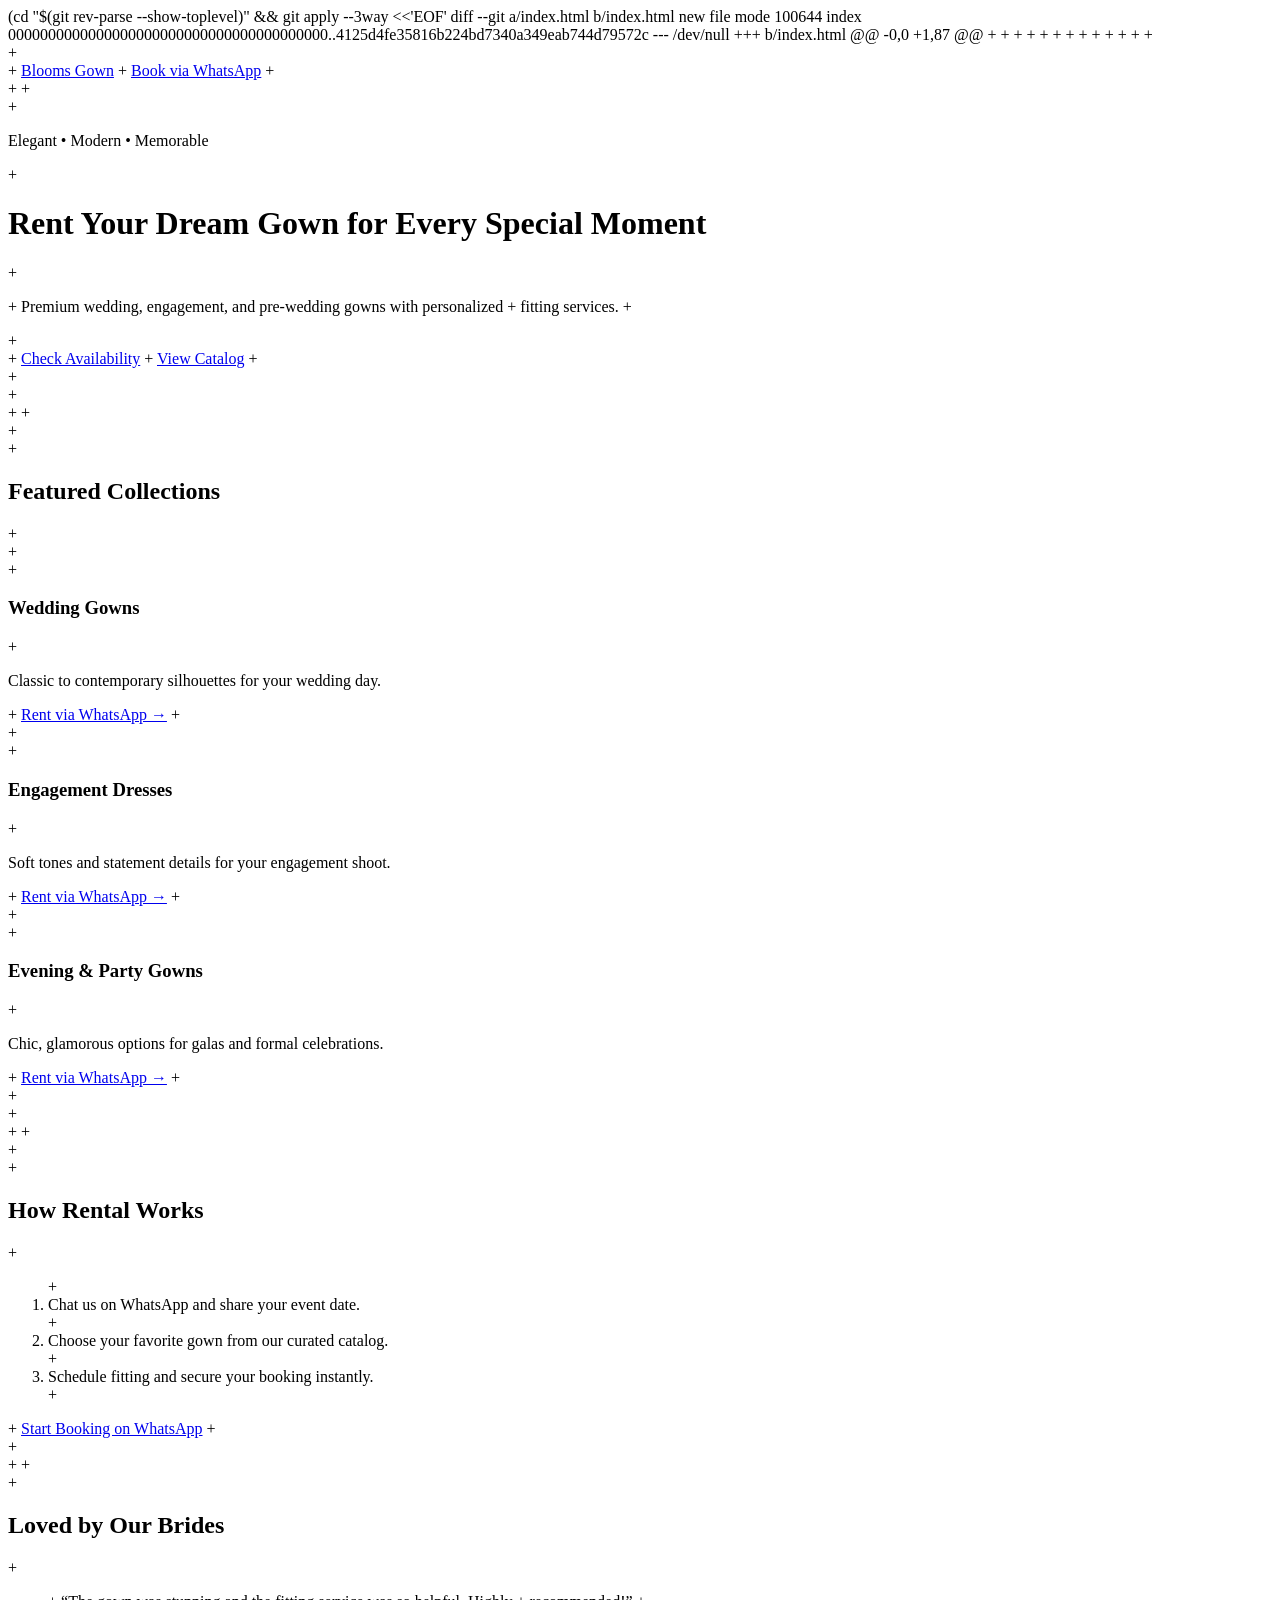
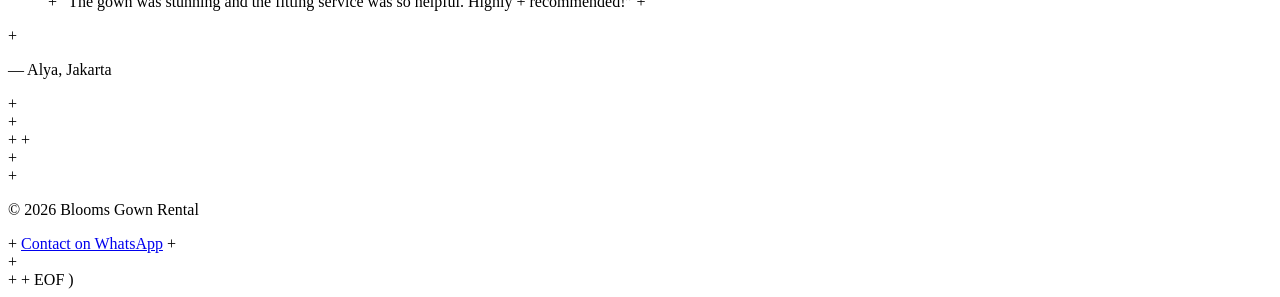
==== index.html @ b2c701f2 "Create index.html" ====
(cd "$(git rev-parse --show-toplevel)" && git apply --3way <<'EOF' 
diff --git a/index.html b/index.html
new file mode 100644
index 0000000000000000000000000000000000000000..4125d4fe35816b224bd7340a349eab744d79572c
--- /dev/null
+++ b/index.html
@@ -0,0 +1,87 @@
+<!doctype html>
+<html lang="en">
+  <head>
+    <meta charset="UTF-8" />
+    <meta name="viewport" content="width=device-width, initial-scale=1.0" />
+    <title>Blooms Gown Rental</title>
+    <link rel="preconnect" href="https://fonts.googleapis.com" />
+    <link rel="preconnect" href="https://fonts.gstatic.com" crossorigin />
+    <link
+      href="https://fonts.googleapis.com/css2?family=Playfair+Display:wght@600;700&family=Inter:wght@400;500;700&display=swap"
+      rel="stylesheet"
+    />
+    <link rel="stylesheet" href="styles.css" />
+  </head>
+  <body>
+    <header class="hero">
+      <nav class="nav container">
+        <a class="logo" href="#">Blooms Gown</a>
+        <a class="btn btn-outline" href="https://wa.me/6281234567890?text=Hi%20Blooms%20Gown%2C%20I%20want%20to%20book%20a%20fitting!" target="_blank" rel="noopener noreferrer">Book via WhatsApp</a>
+      </nav>
+
+      <div class="hero-content container">
+        <p class="tagline">Elegant • Modern • Memorable</p>
+        <h1>Rent Your Dream Gown for Every Special Moment</h1>
+        <p class="subtext">
+          Premium wedding, engagement, and pre-wedding gowns with personalized
+          fitting services.
+        </p>
+        <div class="cta-group">
+          <a class="btn btn-primary" href="https://wa.me/6281234567890?text=Hi%20Blooms%20Gown%2C%20I%20want%20to%20check%20gown%20availability." target="_blank" rel="noopener noreferrer">Check Availability</a>
+          <a class="btn btn-secondary" href="https://wa.me/6281234567890?text=Hi%20Blooms%20Gown%2C%20please%20send%20me%20the%20catalog." target="_blank" rel="noopener noreferrer">View Catalog</a>
+        </div>
+      </div>
+    </header>
+
+    <main>
+      <section class="section container" id="collections">
+        <h2>Featured Collections</h2>
+        <div class="card-grid">
+          <article class="card">
+            <h3>Wedding Gowns</h3>
+            <p>Classic to contemporary silhouettes for your wedding day.</p>
+            <a class="text-link" href="https://wa.me/6281234567890?text=Hi%20Blooms%20Gown%2C%20I%20am%20interested%20in%20Wedding%20Gowns." target="_blank" rel="noopener noreferrer">Rent via WhatsApp →</a>
+          </article>
+          <article class="card">
+            <h3>Engagement Dresses</h3>
+            <p>Soft tones and statement details for your engagement shoot.</p>
+            <a class="text-link" href="https://wa.me/6281234567890?text=Hi%20Blooms%20Gown%2C%20I%20am%20interested%20in%20Engagement%20Dresses." target="_blank" rel="noopener noreferrer">Rent via WhatsApp →</a>
+          </article>
+          <article class="card">
+            <h3>Evening & Party Gowns</h3>
+            <p>Chic, glamorous options for galas and formal celebrations.</p>
+            <a class="text-link" href="https://wa.me/6281234567890?text=Hi%20Blooms%20Gown%2C%20I%20am%20interested%20in%20Evening%20%26%20Party%20Gowns." target="_blank" rel="noopener noreferrer">Rent via WhatsApp →</a>
+          </article>
+        </div>
+      </section>
+
+      <section class="section section-alt">
+        <div class="container steps">
+          <h2>How Rental Works</h2>
+          <ol>
+            <li>Chat us on WhatsApp and share your event date.</li>
+            <li>Choose your favorite gown from our curated catalog.</li>
+            <li>Schedule fitting and secure your booking instantly.</li>
+          </ol>
+          <a class="btn btn-primary" href="https://wa.me/6281234567890?text=Hi%20Blooms%20Gown%2C%20I%20want%20to%20start%20my%20rental%20booking." target="_blank" rel="noopener noreferrer">Start Booking on WhatsApp</a>
+        </div>
+      </section>
+
+      <section class="section container testimonials">
+        <h2>Loved by Our Brides</h2>
+        <blockquote>
+          “The gown was stunning and the fitting service was so helpful. Highly
+          recommended!”
+        </blockquote>
+        <p>— Alya, Jakarta</p>
+      </section>
+    </main>
+
+    <footer class="footer">
+      <div class="container footer-content">
+        <p>© 2026 Blooms Gown Rental</p>
+        <a class="btn btn-outline" href="https://wa.me/6281234567890?text=Hi%20Blooms%20Gown%2C%20I%20need%20help%20with%20my%20booking." target="_blank" rel="noopener noreferrer">Contact on WhatsApp</a>
+      </div>
+    </footer>
+  </body>
+</html>
 
EOF
)
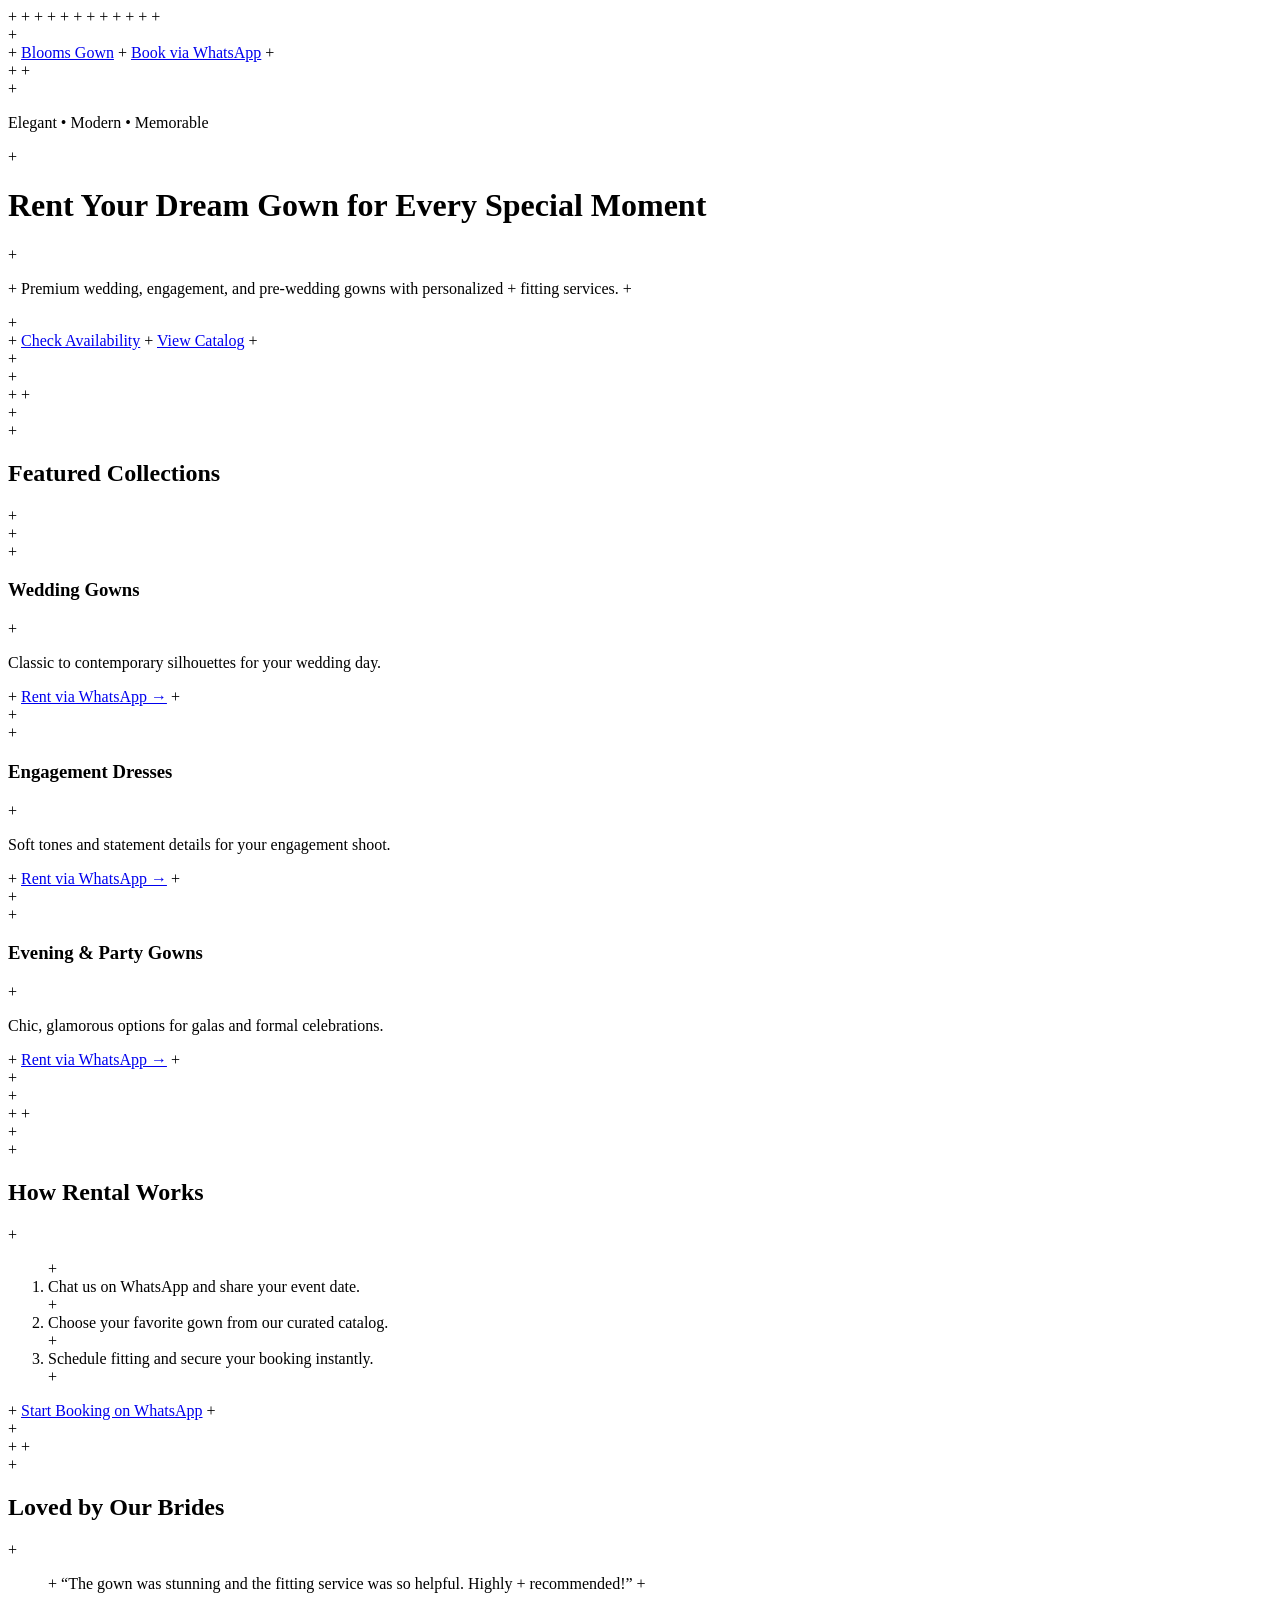
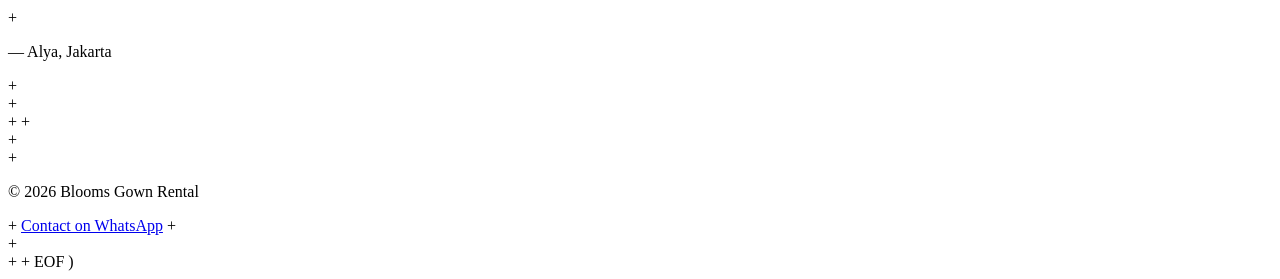
==== commit 3846e1cd: "Update index.html" ====
--- a/index.html
+++ b/index.html
@@ -1,11 +1,4 @@
- (cd "$(git rev-parse --show-toplevel)" && git apply --3way <<'EOF' 
-diff --git a/index.html b/index.html
-new file mode 100644
-index 0000000000000000000000000000000000000000..4125d4fe35816b224bd7340a349eab744d79572c
---- /dev/null
-+++ b/index.html
-@@ -0,0 +1,87 @@
-+<!doctype html>
+<!doctype html>
 +<html lang="en">
 +  <head>
 +    <meta charset="UTF-8" />
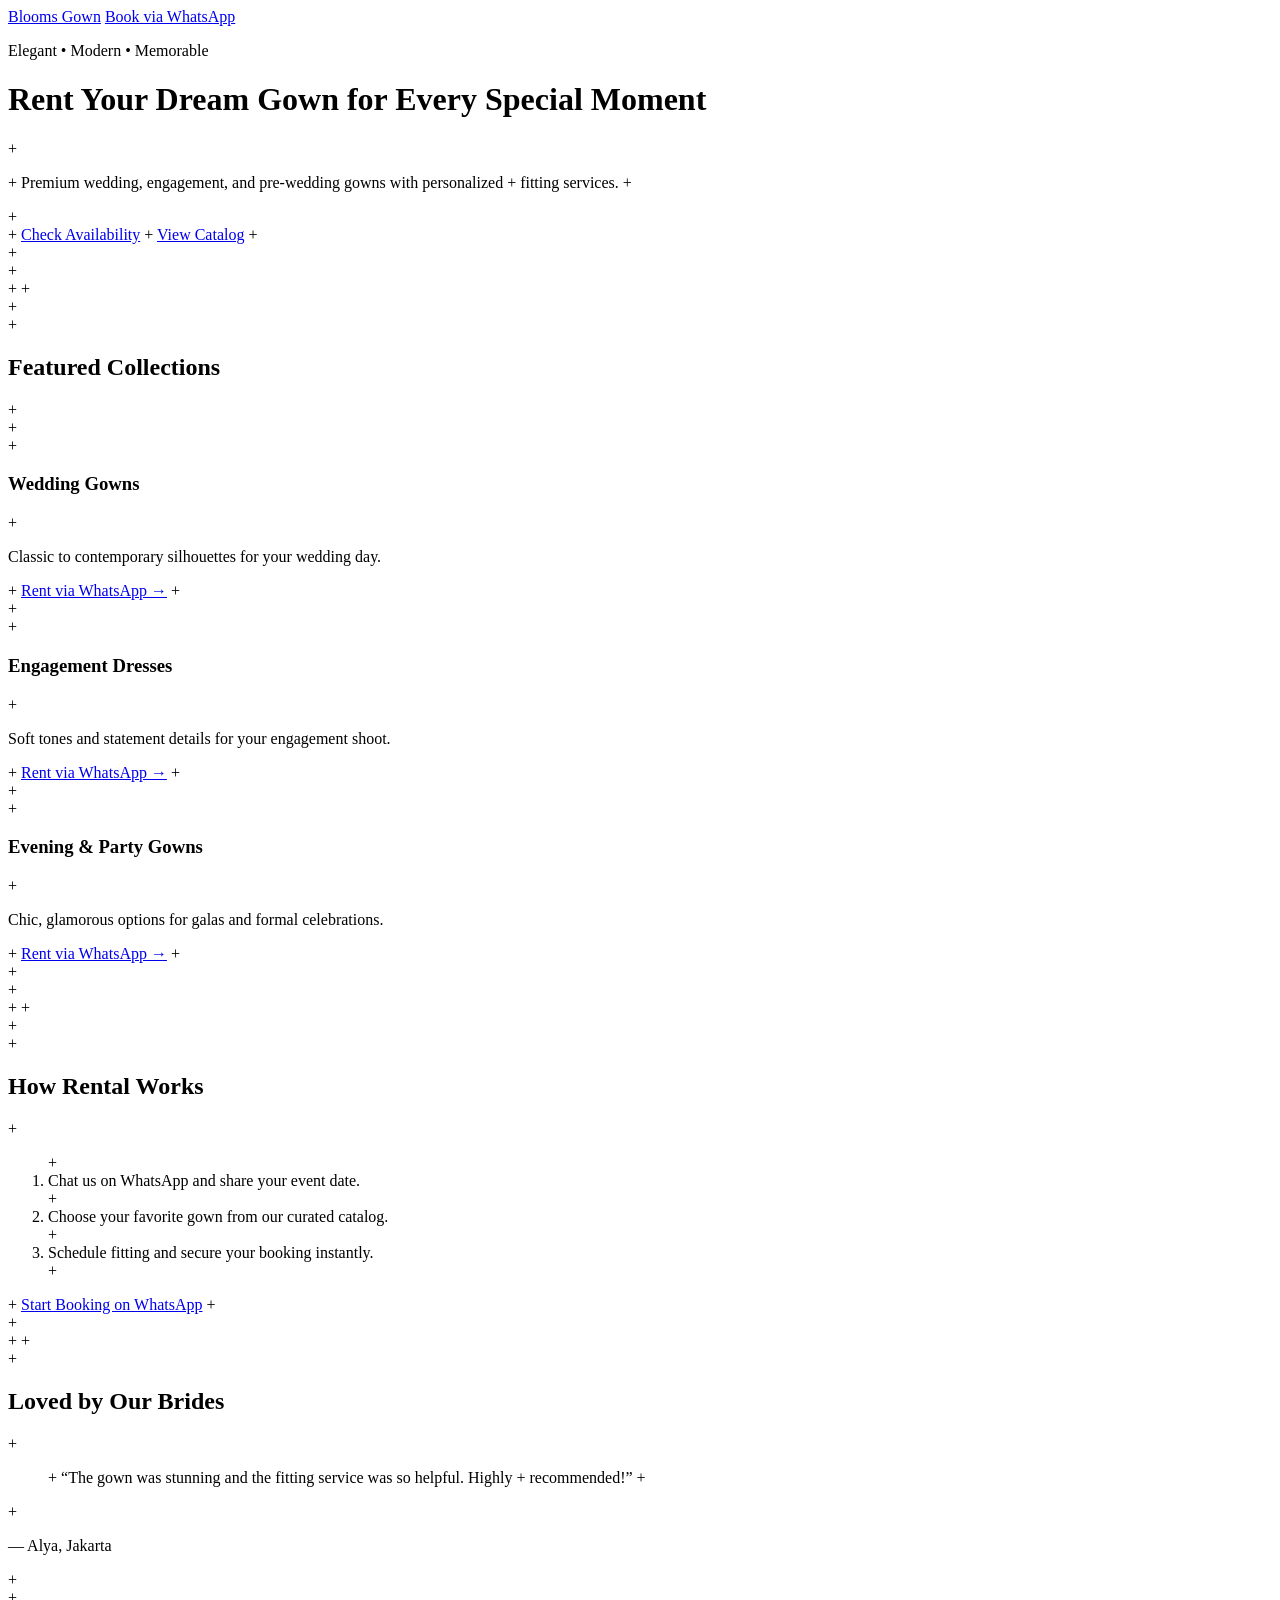
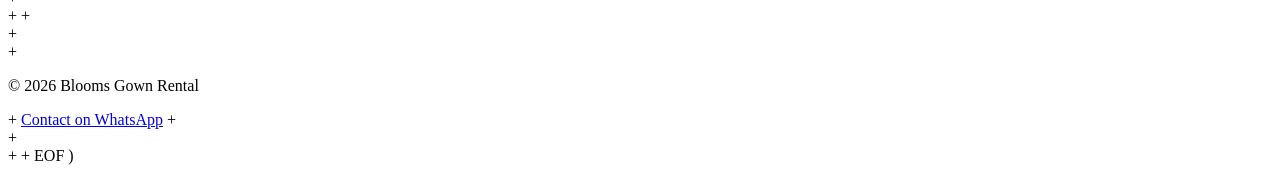
==== commit 93191274: "Update index.html" ====
--- a/index.html
+++ b/index.html
@@ -1,27 +1,26 @@
 <!doctype html>
-+<html lang="en">
-+  <head>
-+    <meta charset="UTF-8" />
-+    <meta name="viewport" content="width=device-width, initial-scale=1.0" />
-+    <title>Blooms Gown Rental</title>
-+    <link rel="preconnect" href="https://fonts.googleapis.com" />
-+    <link rel="preconnect" href="https://fonts.gstatic.com" crossorigin />
-+    <link
-+      href="https://fonts.googleapis.com/css2?family=Playfair+Display:wght@600;700&family=Inter:wght@400;500;700&display=swap"
-+      rel="stylesheet"
-+    />
-+    <link rel="stylesheet" href="styles.css" />
-+  </head>
-+  <body>
-+    <header class="hero">
-+      <nav class="nav container">
-+        <a class="logo" href="#">Blooms Gown</a>
-+        <a class="btn btn-outline" href="https://wa.me/6281234567890?text=Hi%20Blooms%20Gown%2C%20I%20want%20to%20book%20a%20fitting!" target="_blank" rel="noopener noreferrer">Book via WhatsApp</a>
-+      </nav>
-+
-+      <div class="hero-content container">
-+        <p class="tagline">Elegant • Modern • Memorable</p>
-+        <h1>Rent Your Dream Gown for Every Special Moment</h1>
+<html lang="en">
+<head>
+ <meta charset="UTF-8" />
+<meta name="viewport" content="width=device-width, initial-scale=1.0" />
+<title>Blooms Gown Rental</title>
+<link rel="preconnect" href="https://fonts.googleapis.com" />
+<link rel="preconnect" href="https://fonts.gstatic.com" crossorigin />
+<link    href="https://fonts.googleapis.com/css2?family=Playfair+Display:wght@600;700&family=Inter:wght@400;500;700&display=swap"
+  rel="stylesheet"
+  />
+   <link rel="stylesheet" href="styles.css" />
+ </head>
+ <body>
+   <header class="hero">
+      <nav class="nav container">
+        <a class="logo" href="#">Blooms Gown</a>
+       <a class="btn btn-outline" href="https://wa.me/6281234567890?text=Hi%20Blooms%20Gown%2C%20I%20want%20to%20book%20a%20fitting!" target="_blank" rel="noopener noreferrer">Book via WhatsApp</a>
+     </nav>
+
+     <div class="hero-content container">
+        <p class="tagline">Elegant • Modern • Memorable</p>
+       <h1>Rent Your Dream Gown for Every Special Moment</h1>
 +        <p class="subtext">
 +          Premium wedding, engagement, and pre-wedding gowns with personalized
 +          fitting services.
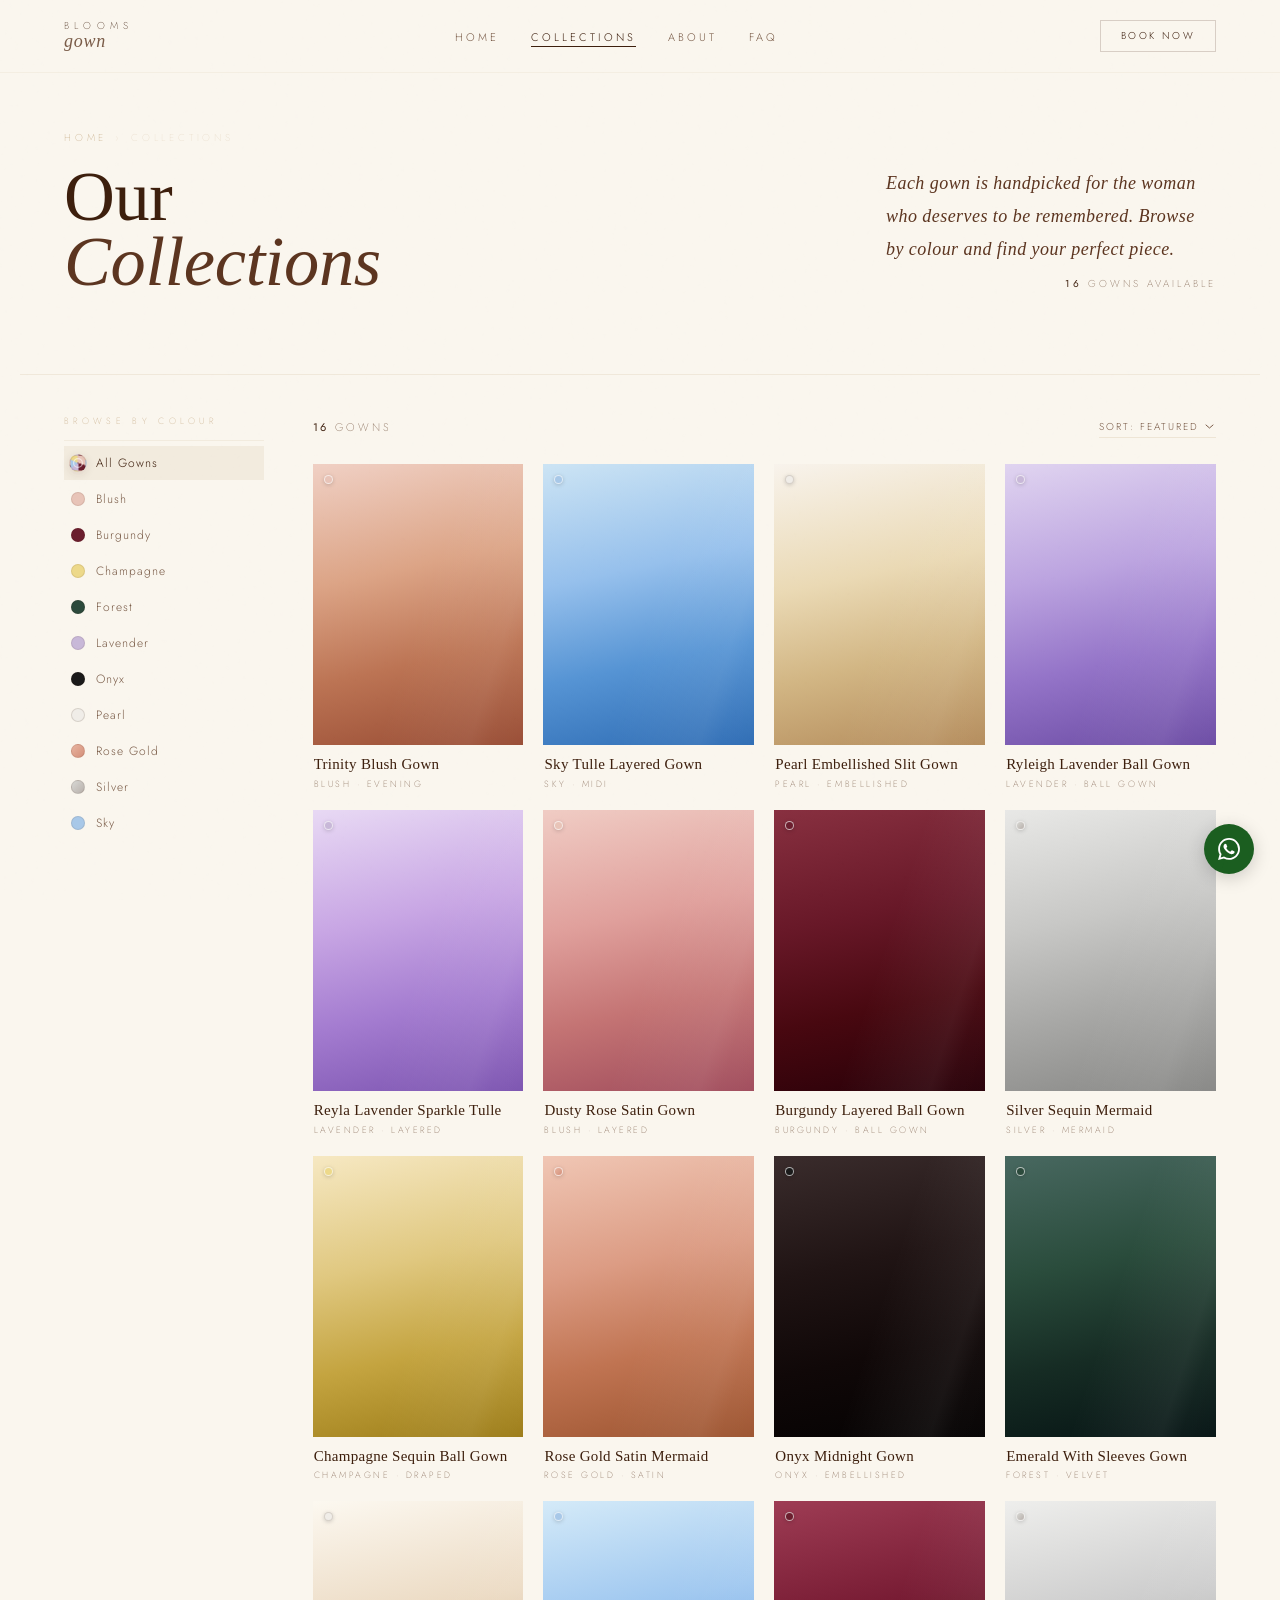
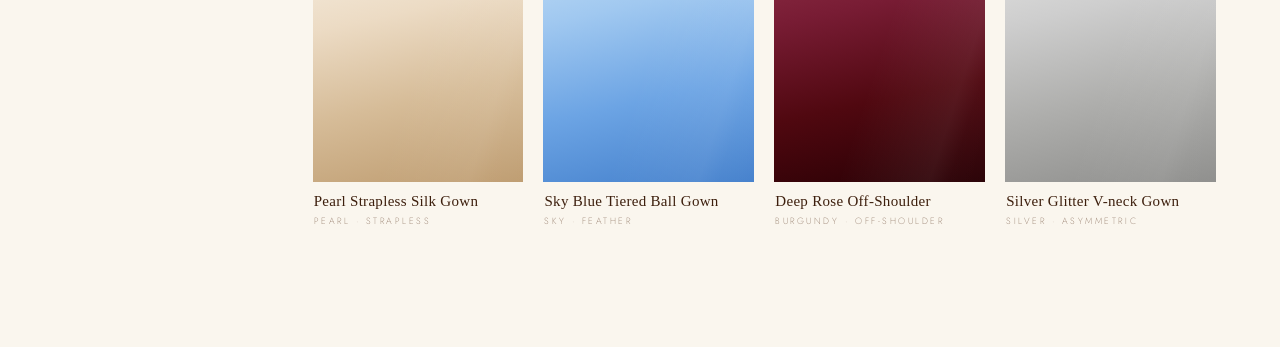
==== commit 771f7320: "Rename bloomsgown_collections.html to index.html" ====
--- a/index.html
+++ b/index.html
@@ -1,89 +1,312 @@
-<!doctype html>
+<!DOCTYPE html>
 <html lang="en">
 <head>
- <meta charset="UTF-8" />
-<meta name="viewport" content="width=device-width, initial-scale=1.0" />
-<title>Blooms Gown Rental</title>
-<link rel="preconnect" href="https://fonts.googleapis.com" />
-<link rel="preconnect" href="https://fonts.gstatic.com" crossorigin />
-<link    href="https://fonts.googleapis.com/css2?family=Playfair+Display:wght@600;700&family=Inter:wght@400;500;700&display=swap"
-  rel="stylesheet"
-  />
-   <link rel="stylesheet" href="styles.css" />
- </head>
- <body>
-   <header class="hero">
-      <nav class="nav container">
-        <a class="logo" href="#">Blooms Gown</a>
-       <a class="btn btn-outline" href="https://wa.me/6281234567890?text=Hi%20Blooms%20Gown%2C%20I%20want%20to%20book%20a%20fitting!" target="_blank" rel="noopener noreferrer">Book via WhatsApp</a>
-     </nav>
-
-     <div class="hero-content container">
-        <p class="tagline">Elegant • Modern • Memorable</p>
-       <h1>Rent Your Dream Gown for Every Special Moment</h1>
-+        <p class="subtext">
-+          Premium wedding, engagement, and pre-wedding gowns with personalized
-+          fitting services.
-+        </p>
-+        <div class="cta-group">
-+          <a class="btn btn-primary" href="https://wa.me/6281234567890?text=Hi%20Blooms%20Gown%2C%20I%20want%20to%20check%20gown%20availability." target="_blank" rel="noopener noreferrer">Check Availability</a>
-+          <a class="btn btn-secondary" href="https://wa.me/6281234567890?text=Hi%20Blooms%20Gown%2C%20please%20send%20me%20the%20catalog." target="_blank" rel="noopener noreferrer">View Catalog</a>
-+        </div>
-+      </div>
-+    </header>
-+
-+    <main>
-+      <section class="section container" id="collections">
-+        <h2>Featured Collections</h2>
-+        <div class="card-grid">
-+          <article class="card">
-+            <h3>Wedding Gowns</h3>
-+            <p>Classic to contemporary silhouettes for your wedding day.</p>
-+            <a class="text-link" href="https://wa.me/6281234567890?text=Hi%20Blooms%20Gown%2C%20I%20am%20interested%20in%20Wedding%20Gowns." target="_blank" rel="noopener noreferrer">Rent via WhatsApp →</a>
-+          </article>
-+          <article class="card">
-+            <h3>Engagement Dresses</h3>
-+            <p>Soft tones and statement details for your engagement shoot.</p>
-+            <a class="text-link" href="https://wa.me/6281234567890?text=Hi%20Blooms%20Gown%2C%20I%20am%20interested%20in%20Engagement%20Dresses." target="_blank" rel="noopener noreferrer">Rent via WhatsApp →</a>
-+          </article>
-+          <article class="card">
-+            <h3>Evening & Party Gowns</h3>
-+            <p>Chic, glamorous options for galas and formal celebrations.</p>
-+            <a class="text-link" href="https://wa.me/6281234567890?text=Hi%20Blooms%20Gown%2C%20I%20am%20interested%20in%20Evening%20%26%20Party%20Gowns." target="_blank" rel="noopener noreferrer">Rent via WhatsApp →</a>
-+          </article>
-+        </div>
-+      </section>
-+
-+      <section class="section section-alt">
-+        <div class="container steps">
-+          <h2>How Rental Works</h2>
-+          <ol>
-+            <li>Chat us on WhatsApp and share your event date.</li>
-+            <li>Choose your favorite gown from our curated catalog.</li>
-+            <li>Schedule fitting and secure your booking instantly.</li>
-+          </ol>
-+          <a class="btn btn-primary" href="https://wa.me/6281234567890?text=Hi%20Blooms%20Gown%2C%20I%20want%20to%20start%20my%20rental%20booking." target="_blank" rel="noopener noreferrer">Start Booking on WhatsApp</a>
-+        </div>
-+      </section>
-+
-+      <section class="section container testimonials">
-+        <h2>Loved by Our Brides</h2>
-+        <blockquote>
-+          “The gown was stunning and the fitting service was so helpful. Highly
-+          recommended!”
-+        </blockquote>
-+        <p>— Alya, Jakarta</p>
-+      </section>
-+    </main>
-+
-+    <footer class="footer">
-+      <div class="container footer-content">
-+        <p>© 2026 Blooms Gown Rental</p>
-+        <a class="btn btn-outline" href="https://wa.me/6281234567890?text=Hi%20Blooms%20Gown%2C%20I%20need%20help%20with%20my%20booking." target="_blank" rel="noopener noreferrer">Contact on WhatsApp</a>
-+      </div>
-+    </footer>
-+  </body>
-+</html>
- 
-EOF
-)
+<meta charset="UTF-8">
+<meta name="viewport" content="width=device-width, initial-scale=1.0">
+<meta name="description" content="Browse Blooms Gown collections — 400+ designer gowns in Kuala Lumpur. Filter by colour. Blush, Burgundy, Champagne, Lavender, Onyx and more.">
+<meta name="robots" content="index, follow">
+<title>Collections — Blooms Gown & Dress Rental · Kuala Lumpur</title>
+<link rel="preconnect" href="https://fonts.googleapis.com">
+<link rel="preconnect" href="https://fonts.gstatic.com" crossorigin>
+<link href="https://fonts.googleapis.com/css2?family=Jost:wght@200;300;400&display=swap" rel="stylesheet">
+<style>
+:root{
+  --ink:#140A04;--espresso:#3D1F0D;--dark-mink:#5C3520;
+  --mink:#7A5C48;--warm-mink:#9B7E68;--taupe:#C4A882;
+  --sand:#E5D0B0;--cream:#F2E8D5;--ivory:#FAF6EE;
+  --rose:#8C4A3C;--gold:#A07830;
+  --serif:'TeX Gyre Termes','Times New Roman',Georgia,serif;
+  --ui:'Jost',system-ui,sans-serif;
+  --ls:0.15em;--lh:1.2;
+  --ease:cubic-bezier(.16,1,.3,1);
+  --g:clamp(20px,5vw,68px);--maxw:1240px;--gap:clamp(10px,1.8vw,20px);
+}
+*,*::before,*::after{box-sizing:border-box;margin:0;padding:0}
+html{font-size:16px;scroll-behavior:smooth}
+body{font-family:var(--serif);background:var(--ivory);color:var(--ink);overflow-x:hidden;-webkit-font-smoothing:antialiased;line-height:var(--lh);letter-spacing:var(--ls)}
+img{display:block;width:100%;height:100%;object-fit:cover}
+a{text-decoration:none;color:inherit}
+button{font-family:inherit;border:none;background:none;cursor:pointer}
+::-webkit-scrollbar{width:3px}::-webkit-scrollbar-track{background:var(--ivory)}::-webkit-scrollbar-thumb{background:var(--sand)}
+body::before{content:'';position:fixed;inset:0;z-index:9000;pointer-events:none;background-image:url("data:image/svg+xml,%3Csvg viewBox='0 0 200 200' xmlns='http://www.w3.org/2000/svg'%3E%3Cfilter id='n'%3E%3CfeTurbulence type='fractalNoise' baseFrequency='0.85' numOctaves='4' stitchTiles='stitch'/%3E%3C/filter%3E%3Crect width='100%25' height='100%25' filter='url(%23n)' opacity='0.025'/%3E%3C/svg%3E");opacity:.28}
+@keyframes clipUp{to{clip-path:inset(0 0 0% 0)}}
+@keyframes fadeUp{from{opacity:0;transform:translateY(16px)}to{opacity:1;transform:none}}
+@keyframes scaleX1{to{transform:scaleX(1)}}
+@keyframes waIn{from{opacity:0;transform:scale(.85) translateY(12px)}to{opacity:1;transform:none}}
+@keyframes shimmer{0%{background-position:-200% 0}100%{background-position:200% 0}}
+@media(prefers-reduced-motion:reduce){*,*::before,*::after{animation-duration:.01ms!important;transition-duration:.01ms!important}}
+/* NAV */
+#nav{position:fixed;inset:0 0 auto 0;z-index:200;display:flex;align-items:center;justify-content:space-between;padding:20px var(--g);background:rgba(250,246,238,.94);backdrop-filter:blur(20px) saturate(1.5);-webkit-backdrop-filter:blur(20px) saturate(1.5);border-bottom:1px solid rgba(196,168,130,.1);transition:padding .42s var(--ease)}
+#nav.slim{padding:13px var(--g)}
+.nav-logo{display:flex;flex-direction:column;line-height:1.05;gap:1px}
+.nav-logo-top{font-family:var(--ui);font-weight:200;font-size:10px;letter-spacing:.52em;text-transform:uppercase;color:var(--espresso)}
+.nav-logo-script{font-family:var(--serif);font-style:italic;font-size:18px;color:var(--mink);letter-spacing:.04em}
+.nav-links{display:flex;gap:32px;list-style:none}
+.nav-links a{font-family:var(--ui);font-weight:300;font-size:11px;letter-spacing:.28em;text-transform:uppercase;color:var(--mink);padding-bottom:2px;position:relative;transition:color .25s}
+.nav-links a::after{content:'';position:absolute;bottom:0;left:0;width:0;height:1px;background:var(--espresso);transition:width .3s var(--ease)}
+.nav-links a:hover,.nav-links a[aria-current]{color:var(--espresso)}
+.nav-links a:hover::after,.nav-links a[aria-current]::after{width:100%}
+.nav-book{font-family:var(--ui);font-weight:300;font-size:10px;letter-spacing:.24em;text-transform:uppercase;padding:9px 20px;border:1px solid rgba(61,31,13,.18);color:var(--espresso);transition:background .28s,color .28s,border-color .28s}
+.nav-book:hover{background:var(--espresso);color:var(--ivory);border-color:var(--espresso)}
+.nav-ham{display:none;flex-direction:column;gap:5px;padding:4px}
+.nav-ham span{display:block;width:22px;height:1px;background:var(--espresso);transition:transform .3s var(--ease),opacity .3s}
+.nav-ham.open span:nth-child(1){transform:translateY(6px) rotate(45deg)}
+.nav-ham.open span:nth-child(2){opacity:0}
+.nav-ham.open span:nth-child(3){transform:translateY(-6px) rotate(-45deg)}
+.nav-drawer{position:fixed;inset:0;z-index:190;background:var(--ivory);display:flex;flex-direction:column;align-items:center;justify-content:center;gap:38px;transform:translateX(100%);transition:transform .52s var(--ease);pointer-events:none}
+.nav-drawer.open{transform:none;pointer-events:all}
+.nav-drawer a{font-family:var(--serif);font-style:italic;font-size:clamp(30px,6vw,48px);color:var(--espresso);letter-spacing:.04em;opacity:0;transform:translateY(14px);transition:opacity .42s,transform .42s,color .25s}
+.nav-drawer.open a{opacity:1;transform:none}
+.nav-drawer.open a:nth-child(1){transition-delay:.1s}.nav-drawer.open a:nth-child(2){transition-delay:.16s}
+.nav-drawer.open a:nth-child(3){transition-delay:.22s}.nav-drawer.open a:nth-child(4){transition-delay:.28s}
+.nav-drawer.open a:nth-child(5){transition-delay:.34s}
+.nav-drawer a:hover{color:var(--mink)}
+/* PAGE HEADER */
+.wrap{max-width:calc(var(--maxw) + 2*var(--g));margin:0 auto;padding:0 var(--g)}
+.page-header{padding:calc(68px + clamp(34px,5vw,65px)) var(--g) clamp(28px,3.5vw,46px);max-width:calc(var(--maxw) + 2*var(--g));margin:0 auto}
+.ph-bread{display:flex;align-items:center;gap:8px;font-family:var(--ui);font-weight:200;font-size:10px;letter-spacing:.38em;text-transform:uppercase;color:var(--taupe);margin-bottom:20px}
+.ph-bread a{color:var(--taupe);transition:color .2s}.ph-bread a:hover{color:var(--espresso)}.ph-bread span{opacity:.35}
+.ph-grid{display:grid;grid-template-columns:1fr 1fr;align-items:end;gap:clamp(22px,4vw,56px)}
+.ph-title{font-family:var(--serif);font-weight:400;font-size:clamp(38px,5.5vw,72px);line-height:.92;letter-spacing:-.005em;color:var(--espresso);overflow:hidden}
+.ph-title .ln{display:block;overflow:hidden;clip-path:inset(0 0 100% 0);animation:clipUp .95s var(--ease) forwards}
+.ph-title .ln:nth-child(2){animation-delay:.11s}
+.ph-title em{font-style:italic;color:var(--dark-mink)}
+.ph-right{padding-bottom:4px;opacity:0;animation:fadeUp .78s var(--ease) forwards .38s}
+.ph-desc{font-family:var(--serif);font-style:italic;font-weight:400;font-size:clamp(15px,1.5vw,18px);line-height:1.82;color:var(--dark-mink);max-width:330px;margin-left:auto;letter-spacing:.025em}
+.ph-meta{margin-top:12px;display:flex;justify-content:flex-end}
+.ph-count{font-family:var(--ui);font-weight:200;font-size:10px;letter-spacing:.3em;text-transform:uppercase;color:var(--mink)}
+.ph-count strong{color:var(--espresso);font-weight:400}
+.ph-divider{height:1px;background:rgba(196,168,130,.18);margin:clamp(20px,2.8vw,36px) var(--g) 0;max-width:var(--maxw);margin-left:auto;margin-right:auto;transform:scaleX(0);transform-origin:left;animation:scaleX1 .92s var(--ease) forwards .52s}
+/* MOBILE CHIPS */
+.m-strip{display:none;padding:clamp(14px,2.5vw,22px) var(--g) 0;overflow-x:auto;gap:8px;scrollbar-width:none;-webkit-overflow-scrolling:touch}
+.m-strip::-webkit-scrollbar{display:none}
+.m-chip{flex-shrink:0;display:inline-flex;align-items:center;gap:7px;padding:7px 13px;border:1px solid rgba(196,168,130,.22);font-family:var(--ui);font-weight:300;font-size:10px;letter-spacing:.22em;text-transform:uppercase;color:var(--mink);transition:background .24s,color .24s,border-color .24s;white-space:nowrap}
+.m-chip:hover{color:var(--espresso);border-color:rgba(61,31,13,.28)}
+.m-chip[aria-pressed="true"]{background:var(--espresso);color:var(--ivory);border-color:var(--espresso)}
+.m-chip-dot{width:8px;height:8px;border-radius:50%;flex-shrink:0;border:1px solid rgba(255,255,255,.25)}
+/* MAIN */
+.main-wrap{max-width:calc(var(--maxw) + 2*var(--g));margin:0 auto;padding:clamp(26px,3.2vw,44px) var(--g) clamp(80px,10vw,120px);display:grid;grid-template-columns:200px 1fr;gap:clamp(26px,3.8vw,56px);align-items:start}
+/* SIDEBAR */
+.sidebar{position:sticky;top:74px;opacity:0;animation:fadeUp .78s var(--ease) forwards .28s}
+.sb-label{font-family:var(--ui);font-weight:200;font-size:9px;letter-spacing:.48em;text-transform:uppercase;color:var(--taupe);padding-bottom:13px;border-bottom:1px solid rgba(196,168,130,.14);margin-bottom:5px}
+.swatch-list{display:flex;flex-direction:column;gap:2px}
+.swatch{display:flex;align-items:center;gap:11px;padding:8px 7px;font-family:var(--ui);font-weight:300;font-size:12px;letter-spacing:.08em;color:var(--mink);transition:background .2s,color .2s;width:100%;text-align:left}
+.swatch:hover{background:rgba(196,168,130,.1);color:var(--espresso)}
+.swatch[aria-pressed="true"]{background:rgba(196,168,130,.14);color:var(--espresso)}
+.sw-dot{width:14px;height:14px;border-radius:50%;flex-shrink:0;border:1px solid rgba(61,31,13,.1);transition:transform .24s var(--ease),box-shadow .24s;position:relative;overflow:hidden}
+.swatch:hover .sw-dot,.swatch[aria-pressed="true"] .sw-dot{transform:scale(1.25);box-shadow:0 2px 8px rgba(61,31,13,.12)}
+.swatch[aria-pressed="true"] .sw-dot::after{content:'';position:absolute;inset:2px;border-radius:50%;border:1.5px solid rgba(255,255,255,.55)}
+.sb-active{margin-top:20px;padding-top:16px;border-top:1px solid rgba(196,168,130,.12);display:none}
+.sb-active-lbl{font-family:var(--ui);font-weight:200;font-size:9px;letter-spacing:.4em;text-transform:uppercase;color:var(--taupe);margin-bottom:9px}
+.sb-pill{display:inline-flex;align-items:center;gap:8px;padding:5px 10px;background:var(--espresso);color:var(--ivory);font-family:var(--ui);font-weight:300;font-size:10px;letter-spacing:.18em;text-transform:uppercase;opacity:0;transform:translateY(4px);transition:opacity .28s,transform .28s}
+.sb-pill.in{opacity:1;transform:none}
+.sb-pill button{color:rgba(250,246,238,.55);font-size:13px;line-height:1;padding:0;transition:color .2s}
+.sb-pill button:hover{color:var(--ivory)}
+/* COLOUR DOTS */
+.co-all{background:conic-gradient(#E8C4B8 0 30%,#6B1E2E 30% 48%,#C8B8D8 48% 65%,#A8C8E8 65% 82%,#EDD98A 82% 100%)}
+.co-blush{background:#E8C4B8}.co-burgundy{background:#6B1E2E}.co-champagne{background:#EDD98A}
+.co-forest{background:#2C4A3C}.co-lavender{background:#C8B8D8}.co-onyx{background:#1A1A1A}
+.co-pearl{background:#F0EDE8;border-color:rgba(61,31,13,.14)!important}
+.co-rosegold{background:linear-gradient(135deg,#E8B4A0,#D4907A)}
+.co-silver{background:linear-gradient(135deg,#D8D8D4,#B8B0AB)}.co-sky{background:#A8C8E8}
+/* GRID AREA */
+.grid-area{opacity:0;animation:fadeUp .78s var(--ease) forwards .32s}
+.toolbar{display:flex;align-items:center;justify-content:space-between;margin-bottom:clamp(16px,2.4vw,26px)}
+.tb-count{font-family:var(--ui);font-weight:200;font-size:11px;letter-spacing:.26em;text-transform:uppercase;color:var(--mink)}
+.tb-count strong{color:var(--espresso);font-weight:400}
+.sort{font-family:var(--ui);font-weight:300;font-size:10px;letter-spacing:.2em;text-transform:uppercase;color:var(--mink);background:none;border:none;border-bottom:1px solid rgba(196,168,130,.22);padding:3px 17px 3px 0;outline:none;appearance:none;background-image:url("data:image/svg+xml,%3Csvg width='9' height='5' viewBox='0 0 9 5' fill='none' xmlns='http://www.w3.org/2000/svg'%3E%3Cpath d='M1 1l3.5 3L8 1' stroke='%237A5C48' stroke-width='1' stroke-linecap='round' stroke-linejoin='round'/%3E%3C/svg%3E");background-repeat:no-repeat;background-position:right 2px center;transition:color .2s;cursor:pointer}
+.sort:hover{color:var(--espresso)}
+/* PRODUCT GRID */
+.grid{display:grid;grid-template-columns:repeat(4,1fr);gap:var(--gap)}
+.card{--d:0ms;opacity:0;transform:translateY(18px);transition:opacity .52s var(--ease) var(--d),transform .52s var(--ease) var(--d)}
+.card.in{opacity:1;transform:none}
+.card.out{opacity:0!important;transform:translateY(10px)!important;pointer-events:none;transition:opacity .2s ease,transform .2s ease!important}
+.card-link{display:block}
+.card-img{position:relative;overflow:hidden;aspect-ratio:3/4;background:var(--cream)}
+.card-img .gown{width:100%;height:100%;transition:transform .7s var(--ease);will-change:transform;position:relative}
+.card-img .gown::after{content:'';position:absolute;inset:0;background:linear-gradient(108deg,transparent 30%,rgba(255,255,255,.065) 48%,rgba(255,255,255,.028) 52%,transparent 70%);background-size:200% 100%;animation:shimmer 5.5s ease-in-out infinite}
+.card:hover .card-img .gown{transform:scale(1.05)}
+.card-dot{position:absolute;top:11px;left:11px;z-index:1;width:9px;height:9px;border-radius:50%;border:1.5px solid rgba(255,255,255,.65);box-shadow:0 1px 4px rgba(0,0,0,.18)}
+.card-hover{position:absolute;inset:0;display:flex;align-items:flex-end;padding:16px;background:linear-gradient(to top,rgba(14,6,4,.54) 0%,transparent 55%);opacity:0;transition:opacity .32s var(--ease)}
+.card:hover .card-hover{opacity:1}
+.card-enq{display:inline-flex;align-items:center;gap:7px;font-family:var(--ui);font-weight:300;font-size:9px;letter-spacing:.3em;text-transform:uppercase;color:var(--ivory);padding:8px 13px;border:1px solid rgba(250,246,238,.36);background:rgba(14,6,4,.35);backdrop-filter:blur(6px);-webkit-backdrop-filter:blur(6px);transform:translateY(6px);opacity:0;transition:opacity .3s var(--ease) .04s,transform .3s var(--ease) .04s,background .2s}
+.card:hover .card-enq{opacity:1;transform:none}
+.card-enq:hover{background:var(--espresso);border-color:var(--espresso)}
+.card-meta{padding:10px 1px 0}
+.card-name{font-family:var(--serif);font-weight:400;font-size:clamp(13px,1.2vw,15px);line-height:1.32;color:var(--espresso);letter-spacing:.02em}
+.card-sub{font-family:var(--ui);font-weight:200;font-size:9px;letter-spacing:.28em;text-transform:uppercase;color:var(--mink);margin-top:4px}
+.empty{grid-column:1/-1;padding:68px 20px;text-align:center;display:none}
+.empty.show{display:block}
+.empty-t{font-family:var(--serif);font-style:italic;font-size:20px;color:var(--mink);letter-spacing:.03em}
+/* GOWN GRADIENTS */
+.g-blush1{background:linear-gradient(168deg,#f0d0c4 0%,#dca486 38%,#bc7454 68%,#984c34 100%)}
+.g-sky1{background:linear-gradient(168deg,#cce4f4 0%,#96c0ec 38%,#5694d4 68%,#2e6cb4 100%)}
+.g-pearl1{background:linear-gradient(168deg,#f8f3ec 0%,#ead9b4 40%,#d2b684 68%,#b48c5c 100%)}
+.g-lavender1{background:linear-gradient(168deg,#e0d4f0 0%,#bca4e0 38%,#9474c8 68%,#6c4ca4 100%)}
+.g-lavender2{background:linear-gradient(168deg,#e8d9f4 0%,#c8a6e4 38%,#a47cd0 68%,#7c54b0 100%)}
+.g-blush2{background:linear-gradient(168deg,#f0ccc4 0%,#e0a09c 38%,#c47474 68%,#a04c5c 100%)}
+.g-burgundy1{background:linear-gradient(168deg,#883040 0%,#681828 38%,#480810 68%,#280008 100%)}
+.g-silver1{background:linear-gradient(168deg,#e8e8e6 0%,#c8c8c6 38%,#a8a8a6 68%,#888886 100%)}
+.g-champagne1{background:linear-gradient(168deg,#f6e8c2 0%,#e0c880 38%,#c4a440 68%,#9c7c18 100%)}
+.g-rosegold1{background:linear-gradient(168deg,#f0c6b4 0%,#dc9c84 38%,#c07452 68%,#9c5430 100%)}
+.g-onyx1{background:linear-gradient(168deg,#3a2c2c 0%,#201414 38%,#100808 68%,#040202 100%)}
+.g-forest1{background:linear-gradient(168deg,#486860 0%,#2a4c3c 38%,#162c24 68%,#061414 100%)}
+.g-pearl2{background:linear-gradient(168deg,#fcf8f0 0%,#ecdbc4 40%,#d6bc98 68%,#be9c70 100%)}
+.g-sky2{background:linear-gradient(168deg,#d4eaf8 0%,#a0c8f0 38%,#6ca4e4 68%,#4480cc 100%)}
+.g-burgundy2{background:linear-gradient(168deg,#9e3c54 0%,#781c34 38%,#500810 68%,#280004 100%)}
+.g-silver2{background:linear-gradient(168deg,#eeeeec 0%,#cecece 38%,#aeaeac 68%,#8e8e8c 100%)}
+/* WA */
+.wa{position:fixed;bottom:26px;right:26px;z-index:300;width:50px;height:50px;border-radius:50%;background:#1B5E20;display:flex;align-items:center;justify-content:center;box-shadow:0 4px 18px rgba(0,0,0,.18);transition:transform .32s var(--ease),box-shadow .32s;opacity:0;animation:waIn .7s var(--ease) forwards 1.2s;will-change:transform}
+.wa:hover{transform:scale(1.08) translateY(-2px);box-shadow:0 8px 28px rgba(0,0,0,.22)}
+.wa svg{width:22px;height:22px;flex-shrink:0}
+.wa-tip{position:absolute;right:58px;white-space:nowrap;padding:6px 12px;background:var(--ink);color:var(--ivory);font-family:var(--ui);font-weight:300;font-size:10px;letter-spacing:.2em;text-transform:uppercase;pointer-events:none;opacity:0;transform:translateX(6px);transition:opacity .24s,transform .24s;border-radius:1px}
+.wa:hover .wa-tip{opacity:1;transform:none}
+/* RESPONSIVE */
+@media(max-width:1080px){.grid{grid-template-columns:repeat(3,1fr)}}
+@media(max-width:860px){.main-wrap{grid-template-columns:1fr}.sidebar{display:none}.m-strip{display:flex}.grid{grid-template-columns:repeat(2,1fr)}.ph-grid{grid-template-columns:1fr}.ph-right{margin-left:0}.ph-desc{max-width:100%;margin-left:0}.ph-meta{justify-content:flex-start}.nav-links,.nav-book{display:none}.nav-ham{display:flex}}
+@media(max-width:480px){.grid{grid-template-columns:repeat(2,1fr);gap:10px}}
+</style>
+</head>
+<body>
+<nav class="nav-drawer" id="drawer" aria-label="Mobile navigation">
+  <a href="./bloomsgown_premium.html" onclick="closeNav()">Home</a>
+  <a href="#" aria-current="page" onclick="closeNav()">Collections</a>
+  <a href="./bloomsgown_premium.html#about" onclick="closeNav()">About</a>
+  <a href="./bloomsgown_premium.html#faq" onclick="closeNav()">FAQ</a>
+  <a href="https://wa.link/bloomsgown" target="_blank" rel="noopener" onclick="closeNav()">Book Now</a>
+</nav>
+<nav id="nav" aria-label="Primary navigation">
+  <a href="./bloomsgown_premium.html" class="nav-logo" aria-label="Blooms Gown &amp; Dress Rental — Home">
+    <span class="nav-logo-top">BLOOMS</span><span class="nav-logo-script">gown</span>
+  </a>
+  <ul class="nav-links" role="list">
+    <li><a href="./bloomsgown_premium.html">Home</a></li>
+    <li><a href="#" aria-current="page">Collections</a></li>
+    <li><a href="./bloomsgown_premium.html#about">About</a></li>
+    <li><a href="./bloomsgown_premium.html#faq">FAQ</a></li>
+  </ul>
+  <a href="https://wa.link/bloomsgown" class="nav-book" target="_blank" rel="noopener">Book Now</a>
+  <button class="nav-ham" id="ham" aria-label="Open menu" aria-expanded="false"><span></span><span></span><span></span></button>
+</nav>
+<header class="page-header">
+  <nav class="ph-bread" aria-label="Breadcrumb">
+    <a href="./bloomsgown_premium.html">Home</a><span aria-hidden="true">›</span><span aria-current="page">Collections</span>
+  </nav>
+  <div class="ph-grid">
+    <div>
+      <h1 class="ph-title"><span class="ln">Our</span><span class="ln"><em>Collections</em></span></h1>
+    </div>
+    <div class="ph-right">
+      <p class="ph-desc">Each gown is handpicked for the woman who deserves to be remembered. Browse by colour and find your perfect piece.</p>
+      <div class="ph-meta"><p class="ph-count"><strong id="count">16</strong>&nbsp;gowns available</p></div>
+    </div>
+  </div>
+</header>
+<div class="ph-divider" role="separator" aria-hidden="true"></div>
+<div class="m-strip" role="group" aria-label="Filter by colour" id="mStrip">
+  <button class="m-chip" data-color="all" aria-pressed="true"><span class="m-chip-dot co-all" aria-hidden="true"></span>All</button>
+  <button class="m-chip" data-color="blush" aria-pressed="false"><span class="m-chip-dot co-blush" aria-hidden="true"></span>Blush</button>
+  <button class="m-chip" data-color="burgundy" aria-pressed="false"><span class="m-chip-dot co-burgundy" aria-hidden="true"></span>Burgundy</button>
+  <button class="m-chip" data-color="champagne" aria-pressed="false"><span class="m-chip-dot co-champagne" aria-hidden="true"></span>Champagne</button>
+  <button class="m-chip" data-color="forest" aria-pressed="false"><span class="m-chip-dot co-forest" aria-hidden="true"></span>Forest</button>
+  <button class="m-chip" data-color="lavender" aria-pressed="false"><span class="m-chip-dot co-lavender" aria-hidden="true"></span>Lavender</button>
+  <button class="m-chip" data-color="onyx" aria-pressed="false"><span class="m-chip-dot co-onyx" aria-hidden="true"></span>Onyx</button>
+  <button class="m-chip" data-color="pearl" aria-pressed="false"><span class="m-chip-dot co-pearl" aria-hidden="true"></span>Pearl</button>
+  <button class="m-chip" data-color="rosegold" aria-pressed="false"><span class="m-chip-dot co-rosegold" aria-hidden="true"></span>Rose Gold</button>
+  <button class="m-chip" data-color="silver" aria-pressed="false"><span class="m-chip-dot co-silver" aria-hidden="true"></span>Silver</button>
+  <button class="m-chip" data-color="sky" aria-pressed="false"><span class="m-chip-dot co-sky" aria-hidden="true"></span>Sky</button>
+</div>
+<div class="main-wrap">
+  <aside class="sidebar" aria-label="Filter options">
+    <div class="sb-label">Browse by Colour</div>
+    <div class="swatch-list" role="group" aria-label="Colour filters" id="swatchList">
+      <button class="swatch" data-color="all" aria-pressed="true"><span class="sw-dot co-all" aria-hidden="true"></span>All Gowns</button>
+      <button class="swatch" data-color="blush" aria-pressed="false"><span class="sw-dot co-blush" aria-hidden="true"></span>Blush</button>
+      <button class="swatch" data-color="burgundy" aria-pressed="false"><span class="sw-dot co-burgundy" aria-hidden="true"></span>Burgundy</button>
+      <button class="swatch" data-color="champagne" aria-pressed="false"><span class="sw-dot co-champagne" aria-hidden="true"></span>Champagne</button>
+      <button class="swatch" data-color="forest" aria-pressed="false"><span class="sw-dot co-forest" aria-hidden="true"></span>Forest</button>
+      <button class="swatch" data-color="lavender" aria-pressed="false"><span class="sw-dot co-lavender" aria-hidden="true"></span>Lavender</button>
+      <button class="swatch" data-color="onyx" aria-pressed="false"><span class="sw-dot co-onyx" aria-hidden="true"></span>Onyx</button>
+      <button class="swatch" data-color="pearl" aria-pressed="false"><span class="sw-dot co-pearl" aria-hidden="true"></span>Pearl</button>
+      <button class="swatch" data-color="rosegold" aria-pressed="false"><span class="sw-dot co-rosegold" aria-hidden="true"></span>Rose Gold</button>
+      <button class="swatch" data-color="silver" aria-pressed="false"><span class="sw-dot co-silver" aria-hidden="true"></span>Silver</button>
+      <button class="swatch" data-color="sky" aria-pressed="false"><span class="sw-dot co-sky" aria-hidden="true"></span>Sky</button>
+    </div>
+    <div class="sb-active" id="sbActive" aria-live="polite">
+      <div class="sb-active-lbl">Active Filter</div>
+      <div class="sb-pill" id="sbPill"><span id="sbPillText">All</span><button onclick="setFilter('all')" aria-label="Clear filter">×</button></div>
+    </div>
+  </aside>
+  <section class="grid-area" aria-label="Gown catalogue">
+    <div class="toolbar">
+      <p class="tb-count" aria-live="polite"><strong id="tbCount">16</strong>&nbsp;gowns</p>
+      <select class="sort" id="sortSel" aria-label="Sort order">
+        <option value="default">Sort: Featured</option>
+        <option value="az">Name A–Z</option>
+        <option value="za">Name Z–A</option>
+      </select>
+    </div>
+    <div class="grid" id="grid" role="list">
+      <article class="card" role="listitem" data-color="blush" data-name="Trinity Blush Gown" data-order="1"><a class="card-link" href="./bloomsgown_product.html" aria-label="View Trinity Blush Gown"><div class="card-img"><div class="gown g-blush1" aria-hidden="true"></div><span class="card-dot co-blush" aria-hidden="true"></span><div class="card-hover" aria-hidden="true"><span class="card-enq">Enquire&nbsp;→</span></div></div><div class="card-meta"><h2 class="card-name">Trinity Blush Gown</h2><p class="card-sub">Blush · Evening</p></div></a></article>
+      <article class="card" role="listitem" data-color="sky" data-name="Sky Tulle Layered Gown" data-order="2"><a class="card-link" href="./bloomsgown_product.html" aria-label="View Sky Tulle Layered Gown"><div class="card-img"><div class="gown g-sky1" aria-hidden="true"></div><span class="card-dot co-sky" aria-hidden="true"></span><div class="card-hover" aria-hidden="true"><span class="card-enq">Enquire&nbsp;→</span></div></div><div class="card-meta"><h2 class="card-name">Sky Tulle Layered Gown</h2><p class="card-sub">Sky · Midi</p></div></a></article>
+      <article class="card" role="listitem" data-color="pearl" data-name="Pearl Embellished Slit Gown" data-order="3"><a class="card-link" href="./bloomsgown_product.html" aria-label="View Pearl Embellished Slit Gown"><div class="card-img"><div class="gown g-pearl1" aria-hidden="true"></div><span class="card-dot co-pearl" aria-hidden="true"></span><div class="card-hover" aria-hidden="true"><span class="card-enq">Enquire&nbsp;→</span></div></div><div class="card-meta"><h2 class="card-name">Pearl Embellished Slit Gown</h2><p class="card-sub">Pearl · Embellished</p></div></a></article>
+      <article class="card" role="listitem" data-color="lavender" data-name="Ryleigh Lavender Ball Gown" data-order="4"><a class="card-link" href="./bloomsgown_product.html" aria-label="View Ryleigh Lavender Ball Gown"><div class="card-img"><div class="gown g-lavender1" aria-hidden="true"></div><span class="card-dot co-lavender" aria-hidden="true"></span><div class="card-hover" aria-hidden="true"><span class="card-enq">Enquire&nbsp;→</span></div></div><div class="card-meta"><h2 class="card-name">Ryleigh Lavender Ball Gown</h2><p class="card-sub">Lavender · Ball Gown</p></div></a></article>
+      <article class="card" role="listitem" data-color="lavender" data-name="Reyla Lavender Sparkle Tulle" data-order="5"><a class="card-link" href="./bloomsgown_product.html" aria-label="View Reyla Lavender Sparkle Tulle"><div class="card-img"><div class="gown g-lavender2" aria-hidden="true"></div><span class="card-dot co-lavender" aria-hidden="true"></span><div class="card-hover" aria-hidden="true"><span class="card-enq">Enquire&nbsp;→</span></div></div><div class="card-meta"><h2 class="card-name">Reyla Lavender Sparkle Tulle</h2><p class="card-sub">Lavender · Layered</p></div></a></article>
+      <article class="card" role="listitem" data-color="blush" data-name="Dusty Rose Satin Gown" data-order="6"><a class="card-link" href="./bloomsgown_product.html" aria-label="View Dusty Rose Satin Gown"><div class="card-img"><div class="gown g-blush2" aria-hidden="true"></div><span class="card-dot co-blush" aria-hidden="true"></span><div class="card-hover" aria-hidden="true"><span class="card-enq">Enquire&nbsp;→</span></div></div><div class="card-meta"><h2 class="card-name">Dusty Rose Satin Gown</h2><p class="card-sub">Blush · Layered</p></div></a></article>
+      <article class="card" role="listitem" data-color="burgundy" data-name="Burgundy Layered Ball Gown" data-order="7"><a class="card-link" href="./bloomsgown_product.html" aria-label="View Burgundy Layered Ball Gown"><div class="card-img"><div class="gown g-burgundy1" aria-hidden="true"></div><span class="card-dot co-burgundy" aria-hidden="true"></span><div class="card-hover" aria-hidden="true"><span class="card-enq">Enquire&nbsp;→</span></div></div><div class="card-meta"><h2 class="card-name">Burgundy Layered Ball Gown</h2><p class="card-sub">Burgundy · Ball Gown</p></div></a></article>
+      <article class="card" role="listitem" data-color="silver" data-name="Silver Sequin Mermaid" data-order="8"><a class="card-link" href="./bloomsgown_product.html" aria-label="View Silver Sequin Mermaid"><div class="card-img"><div class="gown g-silver1" aria-hidden="true"></div><span class="card-dot co-silver" aria-hidden="true"></span><div class="card-hover" aria-hidden="true"><span class="card-enq">Enquire&nbsp;→</span></div></div><div class="card-meta"><h2 class="card-name">Silver Sequin Mermaid</h2><p class="card-sub">Silver · Mermaid</p></div></a></article>
+      <article class="card" role="listitem" data-color="champagne" data-name="Champagne Sequin Ball Gown" data-order="9"><a class="card-link" href="./bloomsgown_product.html" aria-label="View Champagne Sequin Ball Gown"><div class="card-img"><div class="gown g-champagne1" aria-hidden="true"></div><span class="card-dot co-champagne" aria-hidden="true"></span><div class="card-hover" aria-hidden="true"><span class="card-enq">Enquire&nbsp;→</span></div></div><div class="card-meta"><h2 class="card-name">Champagne Sequin Ball Gown</h2><p class="card-sub">Champagne · Draped</p></div></a></article>
+      <article class="card" role="listitem" data-color="rosegold" data-name="Rose Gold Satin Mermaid" data-order="10"><a class="card-link" href="./bloomsgown_product.html" aria-label="View Rose Gold Satin Mermaid"><div class="card-img"><div class="gown g-rosegold1" aria-hidden="true"></div><span class="card-dot co-rosegold" aria-hidden="true"></span><div class="card-hover" aria-hidden="true"><span class="card-enq">Enquire&nbsp;→</span></div></div><div class="card-meta"><h2 class="card-name">Rose Gold Satin Mermaid</h2><p class="card-sub">Rose Gold · Satin</p></div></a></article>
+      <article class="card" role="listitem" data-color="onyx" data-name="Onyx Midnight Gown" data-order="11"><a class="card-link" href="./bloomsgown_product.html" aria-label="View Onyx Midnight Gown"><div class="card-img"><div class="gown g-onyx1" aria-hidden="true"></div><span class="card-dot co-onyx" aria-hidden="true"></span><div class="card-hover" aria-hidden="true"><span class="card-enq">Enquire&nbsp;→</span></div></div><div class="card-meta"><h2 class="card-name">Onyx Midnight Gown</h2><p class="card-sub">Onyx · Embellished</p></div></a></article>
+      <article class="card" role="listitem" data-color="forest" data-name="Emerald With Sleeves Gown" data-order="12"><a class="card-link" href="./bloomsgown_product.html" aria-label="View Emerald With Sleeves Gown"><div class="card-img"><div class="gown g-forest1" aria-hidden="true"></div><span class="card-dot co-forest" aria-hidden="true"></span><div class="card-hover" aria-hidden="true"><span class="card-enq">Enquire&nbsp;→</span></div></div><div class="card-meta"><h2 class="card-name">Emerald With Sleeves Gown</h2><p class="card-sub">Forest · Velvet</p></div></a></article>
+      <article class="card" role="listitem" data-color="pearl" data-name="Pearl Strapless Silk Gown" data-order="13"><a class="card-link" href="./bloomsgown_product.html" aria-label="View Pearl Strapless Silk Gown"><div class="card-img"><div class="gown g-pearl2" aria-hidden="true"></div><span class="card-dot co-pearl" aria-hidden="true"></span><div class="card-hover" aria-hidden="true"><span class="card-enq">Enquire&nbsp;→</span></div></div><div class="card-meta"><h2 class="card-name">Pearl Strapless Silk Gown</h2><p class="card-sub">Pearl · Strapless</p></div></a></article>
+      <article class="card" role="listitem" data-color="sky" data-name="Sky Blue Tiered Ball Gown" data-order="14"><a class="card-link" href="./bloomsgown_product.html" aria-label="View Sky Blue Tiered Ball Gown"><div class="card-img"><div class="gown g-sky2" aria-hidden="true"></div><span class="card-dot co-sky" aria-hidden="true"></span><div class="card-hover" aria-hidden="true"><span class="card-enq">Enquire&nbsp;→</span></div></div><div class="card-meta"><h2 class="card-name">Sky Blue Tiered Ball Gown</h2><p class="card-sub">Sky · Feather</p></div></a></article>
+      <article class="card" role="listitem" data-color="burgundy" data-name="Deep Rose Off-Shoulder" data-order="15"><a class="card-link" href="./bloomsgown_product.html" aria-label="View Deep Rose Off-Shoulder"><div class="card-img"><div class="gown g-burgundy2" aria-hidden="true"></div><span class="card-dot co-burgundy" aria-hidden="true"></span><div class="card-hover" aria-hidden="true"><span class="card-enq">Enquire&nbsp;→</span></div></div><div class="card-meta"><h2 class="card-name">Deep Rose Off-Shoulder</h2><p class="card-sub">Burgundy · Off-Shoulder</p></div></a></article>
+      <article class="card" role="listitem" data-color="silver" data-name="Silver Glitter V-neck Gown" data-order="16"><a class="card-link" href="./bloomsgown_product.html" aria-label="View Silver Glitter V-neck Gown"><div class="card-img"><div class="gown g-silver2" aria-hidden="true"></div><span class="card-dot co-silver" aria-hidden="true"></span><div class="card-hover" aria-hidden="true"><span class="card-enq">Enquire&nbsp;→</span></div></div><div class="card-meta"><h2 class="card-name">Silver Glitter V-neck Gown</h2><p class="card-sub">Silver · Asymmetric</p></div></a></article>
+      <div class="empty" id="empty" role="status"><p class="empty-t">No gowns found in this colour.<br>Please try another selection.</p></div>
+    </div>
+  </section>
+</div>
+<a class="wa" href="https://wa.link/bloomsgown" target="_blank" rel="noopener" aria-label="Book via WhatsApp">
+  <span class="wa-tip" aria-hidden="true">Book Now</span>
+  <svg viewBox="0 0 24 24" fill="white" aria-hidden="true" focusable="false"><path d="M17.472 14.382c-.297-.149-1.758-.867-2.03-.967-.273-.099-.471-.148-.67.15-.197.297-.767.966-.94 1.164-.173.199-.347.223-.644.075-.297-.15-1.255-.463-2.39-1.475-.883-.788-1.48-1.761-1.653-2.059-.173-.297-.018-.458.13-.606.134-.133.298-.347.446-.52.149-.174.198-.298.298-.497.099-.198.05-.371-.025-.52-.075-.149-.669-1.612-.916-2.207-.242-.579-.487-.5-.669-.51a12.8 12.8 0 0 0-.57-.01c-.198 0-.52.074-.792.372-.272.297-1.04 1.016-1.04 2.479 0 1.462 1.065 2.875 1.213 3.074.149.198 2.096 3.2 5.077 4.487.709.306 1.262.489 1.694.625.712.227 1.36.195 1.871.118.571-.085 1.758-.719 2.006-1.413.248-.694.248-1.289.173-1.413-.074-.124-.272-.198-.57-.347m-5.421 7.403h-.004a9.87 9.87 0 0 1-5.031-1.378l-.361-.214-3.741.982.998-3.648-.235-.374a9.86 9.86 0 0 1-1.51-5.26c.001-5.45 4.436-9.884 9.888-9.884 2.64 0 5.122 1.03 6.988 2.898a9.825 9.825 0 0 1 2.893 6.994c-.003 5.45-4.437 9.884-9.885 9.884m8.413-18.297A11.815 11.815 0 0 0 12.05 0C5.495 0 .16 5.335.157 11.892c0 2.096.547 4.142 1.588 5.945L.057 24l6.305-1.654a11.882 11.882 0 0 0 5.683 1.448h.005c6.554 0 11.89-5.335 11.893-11.893a11.821 11.821 0 0 0-3.48-8.413z"/></svg>
+</a>
+<script>
+(function(){'use strict';
+  function th(fn,ms){let t=0;return function(){const n=Date.now();if(n-t>ms){t=n;fn.apply(this,arguments)}}}
+  const nav=document.getElementById('nav');
+  window.addEventListener('scroll',th(()=>nav.classList.toggle('slim',scrollY>48),60),{passive:true});
+  const ham=document.getElementById('ham'),drawer=document.getElementById('drawer');
+  function closeNav(){ham.classList.remove('open');drawer.classList.remove('open');ham.setAttribute('aria-expanded','false')}
+  window.closeNav=closeNav;
+  ham.addEventListener('click',()=>{const o=!ham.classList.contains('open');ham.classList.toggle('open',o);drawer.classList.toggle('open',o);ham.setAttribute('aria-expanded',String(o))});
+  document.addEventListener('keydown',e=>{if(e.key==='Escape')closeNav()});
+  const cards=[...document.querySelectorAll('.card')];
+  const io=new IntersectionObserver(entries=>{entries.forEach(e=>{if(e.isIntersecting&&!e.target.classList.contains('out')){e.target.classList.add('in');io.unobserve(e.target)}})},{threshold:.07,rootMargin:'0px 0px -28px 0px'});
+  cards.forEach((c,i)=>{c.style.setProperty('--d',(i%4)*52+'ms');io.observe(c)});
+  let active='all';
+  const labels={all:'All Gowns',blush:'Blush',burgundy:'Burgundy',champagne:'Champagne',forest:'Forest',lavender:'Lavender',onyx:'Onyx',pearl:'Pearl',rosegold:'Rose Gold',silver:'Silver',sky:'Sky'};
+  const countEl=document.getElementById('count'),tbEl=document.getElementById('tbCount'),sbActive=document.getElementById('sbActive'),sbPill=document.getElementById('sbPill'),sbPillText=document.getElementById('sbPillText'),emptyEl=document.getElementById('empty');
+  function setFilter(color){
+    if(color===active)return;active=color;
+    document.querySelectorAll('[data-color]').forEach(b=>b.setAttribute('aria-pressed',String(b.dataset.color===color)));
+    let v=0;
+    cards.forEach(c=>{const show=color==='all'||c.dataset.color===color;if(show){c.classList.remove('out');v++;if(!c.classList.contains('in'))io.observe(c)}else c.classList.add('out')});
+    countEl.textContent=v;tbEl.textContent=v;
+    if(color==='all'){sbPill.classList.remove('in');setTimeout(()=>{sbActive.style.display='none'},280)}
+    else{sbActive.style.display='block';sbPillText.textContent=labels[color]||color;requestAnimationFrame(()=>sbPill.classList.add('in'))}
+    emptyEl.classList.toggle('show',v===0);
+  }
+  window.setFilter=setFilter;
+  document.getElementById('swatchList').addEventListener('click',e=>{const b=e.target.closest('[data-color]');if(b)setFilter(b.dataset.color)});
+  document.getElementById('mStrip').addEventListener('click',e=>{const b=e.target.closest('[data-color]');if(b)setFilter(b.dataset.color)});
+  document.getElementById('sortSel').addEventListener('change',function(){
+    const v=this.value,grid=document.getElementById('grid'),empty=document.getElementById('empty');
+    const s=cards.filter(c=>!c.classList.contains('out'));
+    s.sort((a,b)=>v==='az'?a.dataset.name.localeCompare(b.dataset.name):v==='za'?b.dataset.name.localeCompare(a.dataset.name):(+a.dataset.order)-(+b.dataset.order));
+    const f=document.createDocumentFragment();s.forEach(c=>f.appendChild(c));grid.insertBefore(f,empty);
+  });
+})();
+</script>
+</body>
+</html>
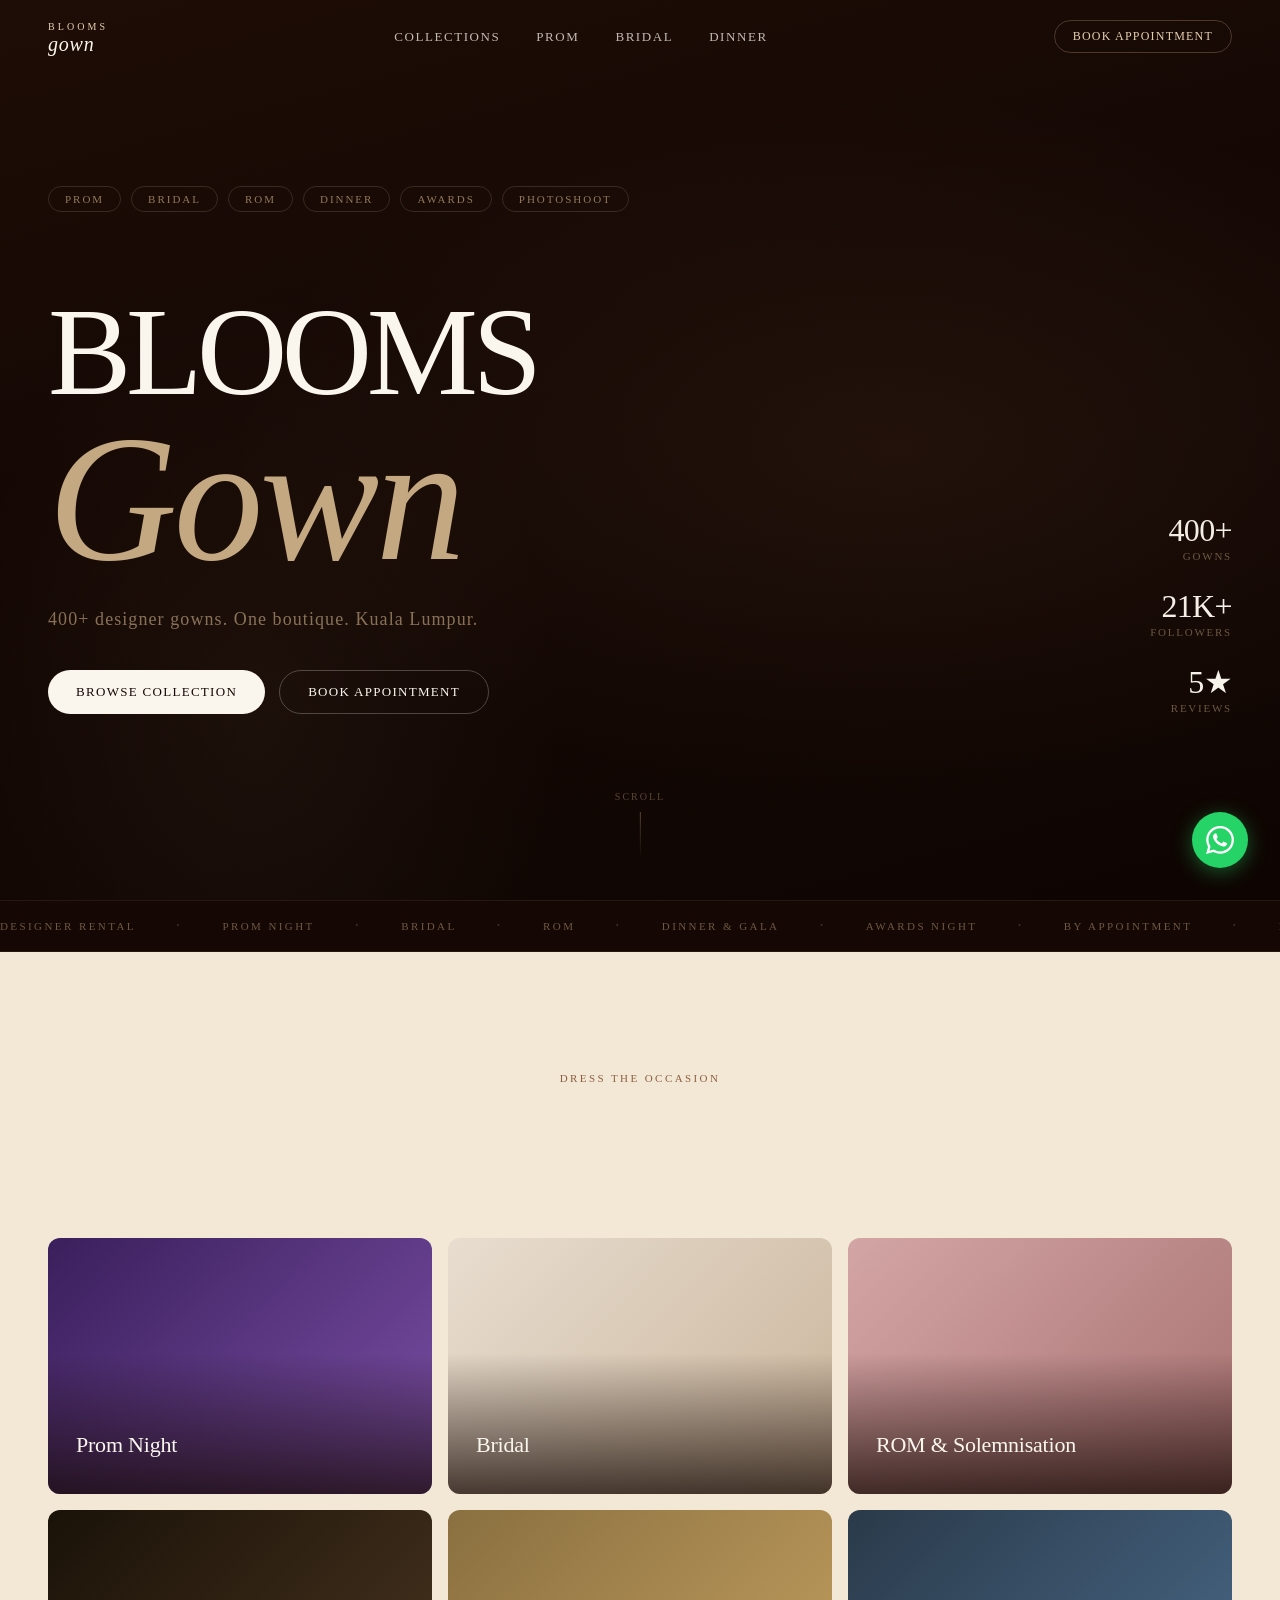
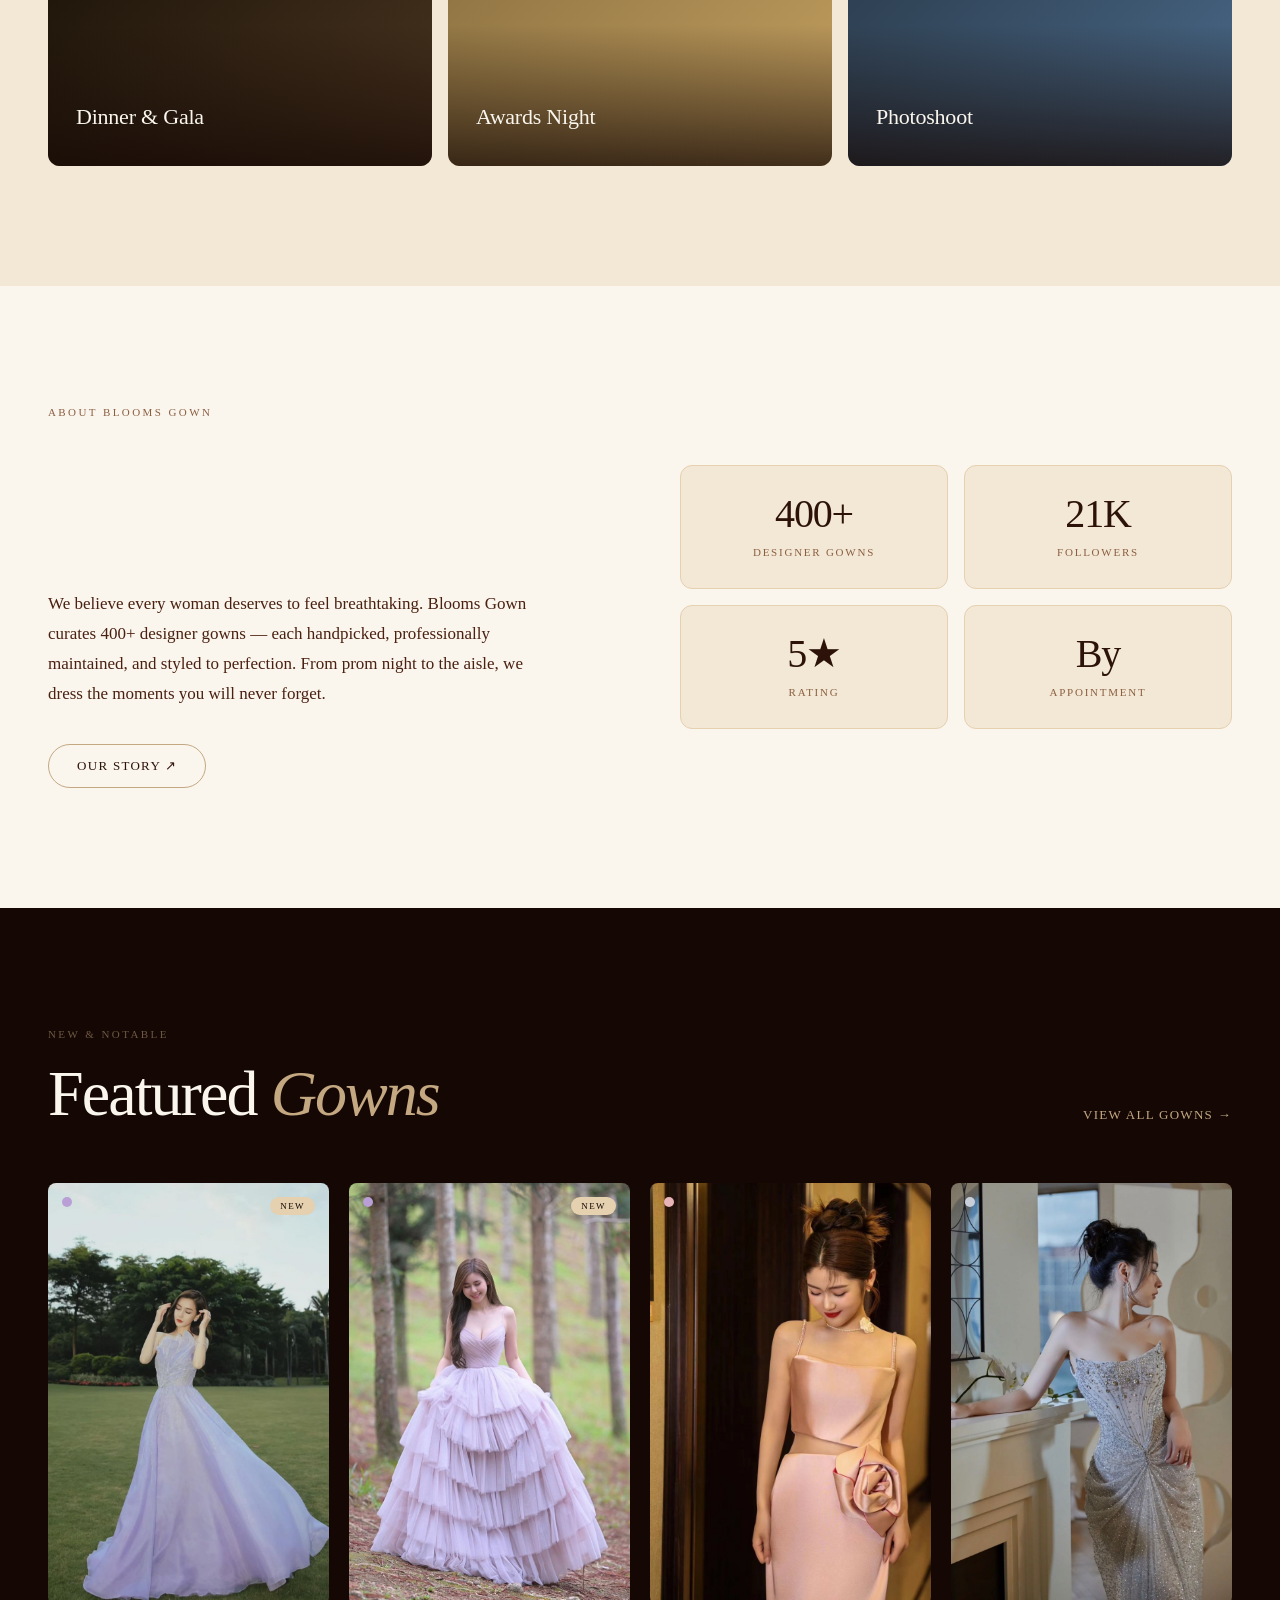
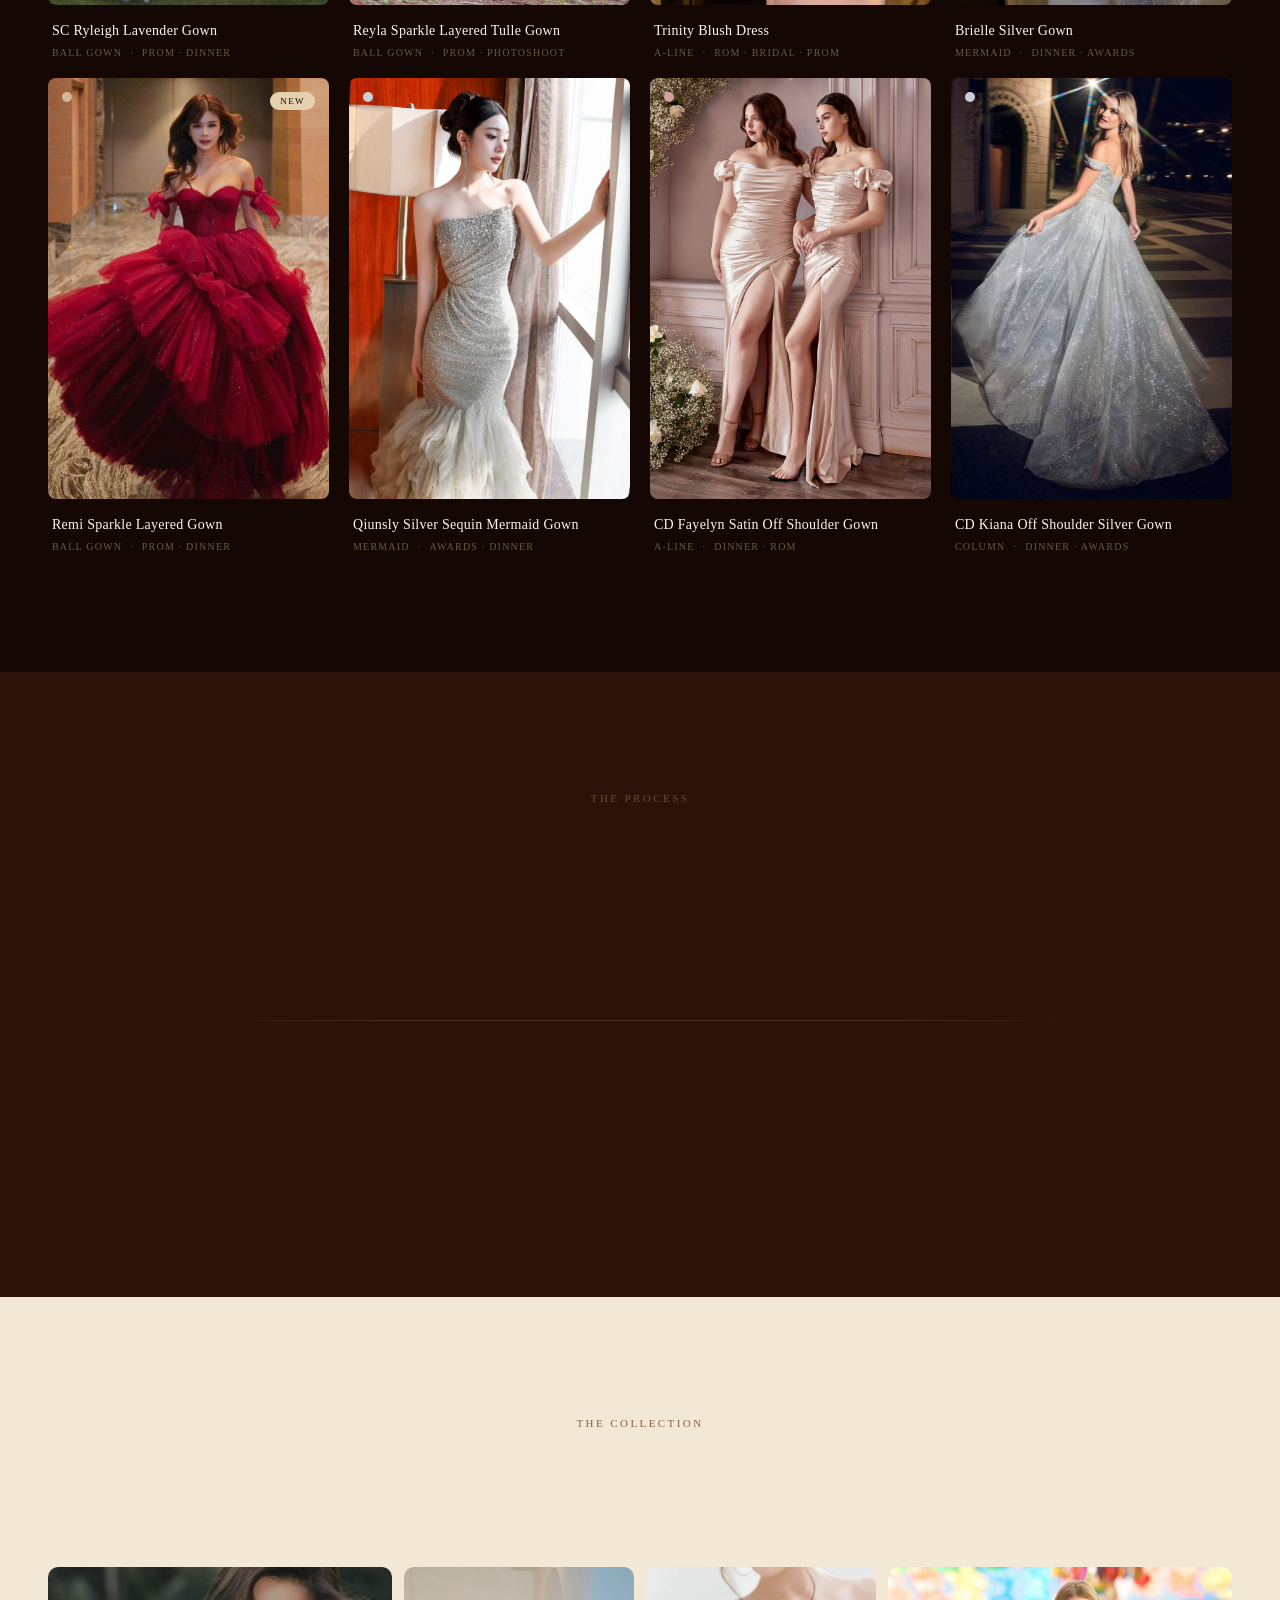
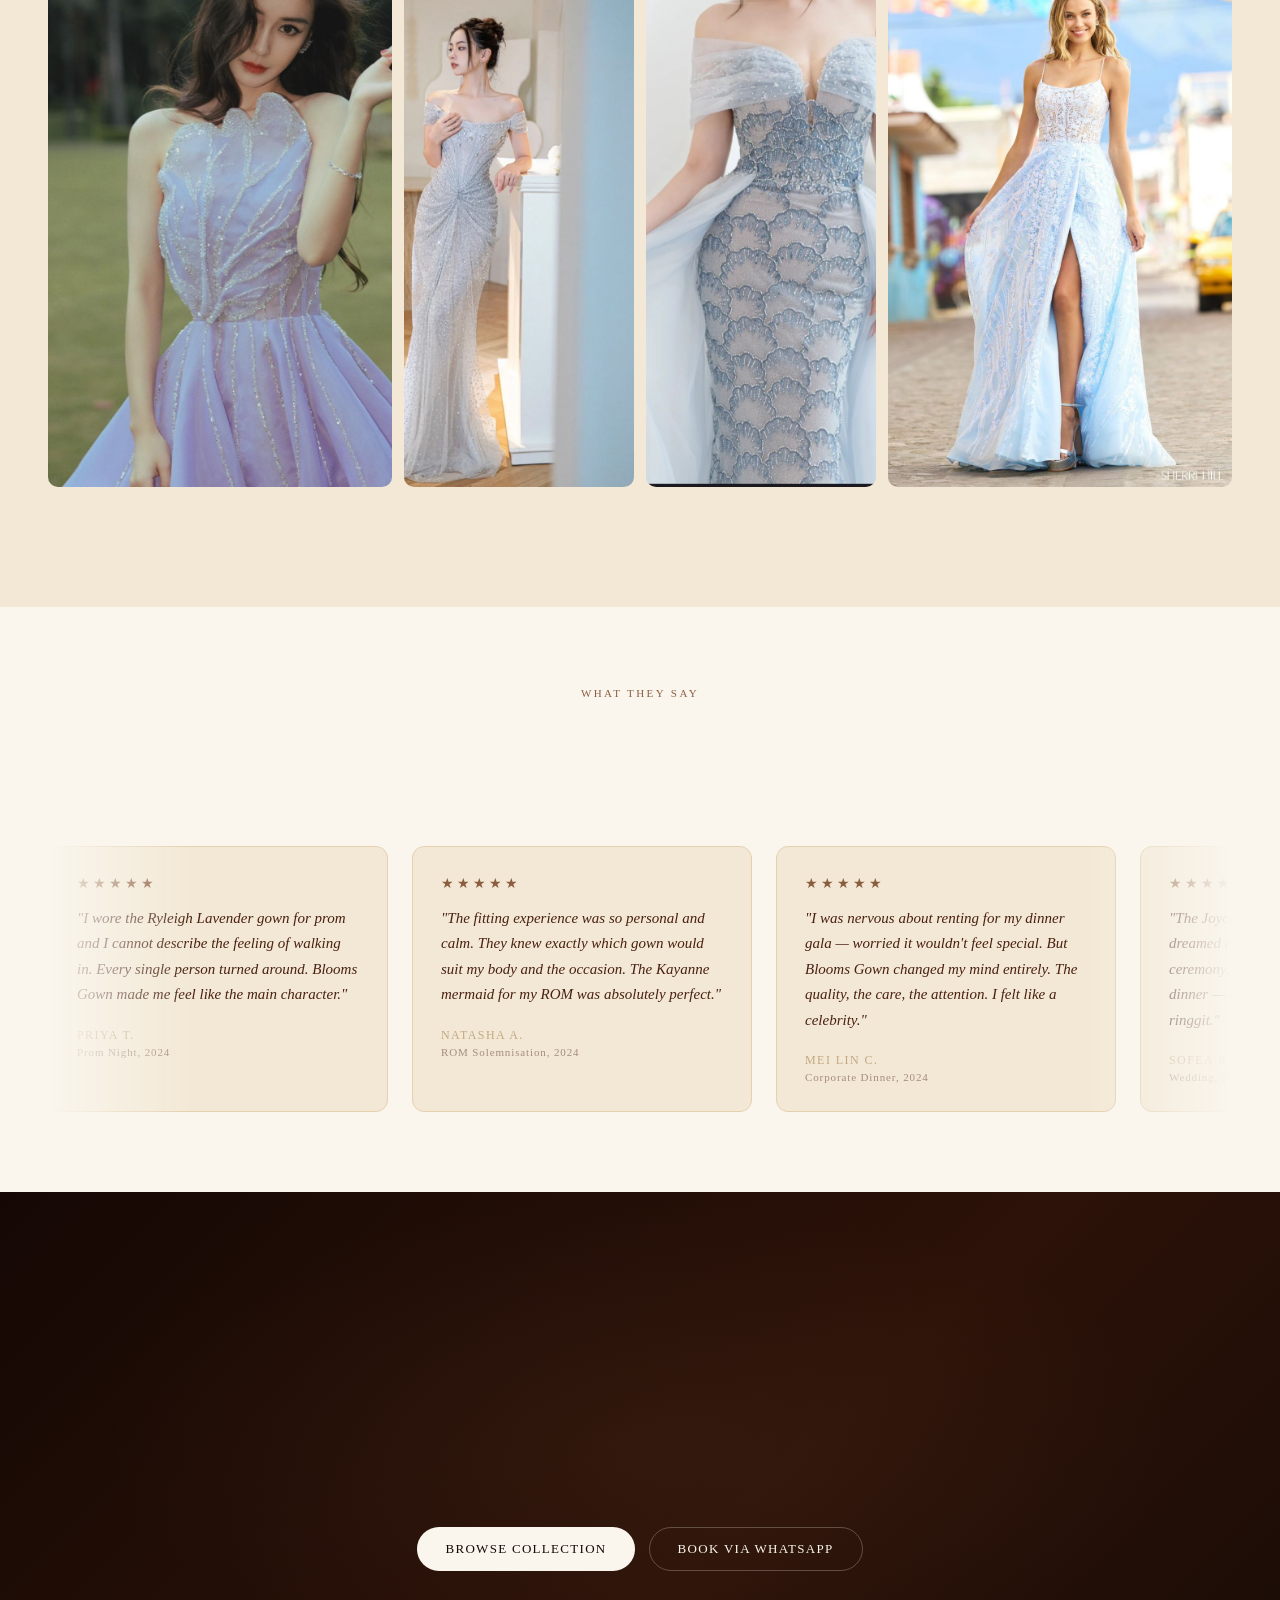
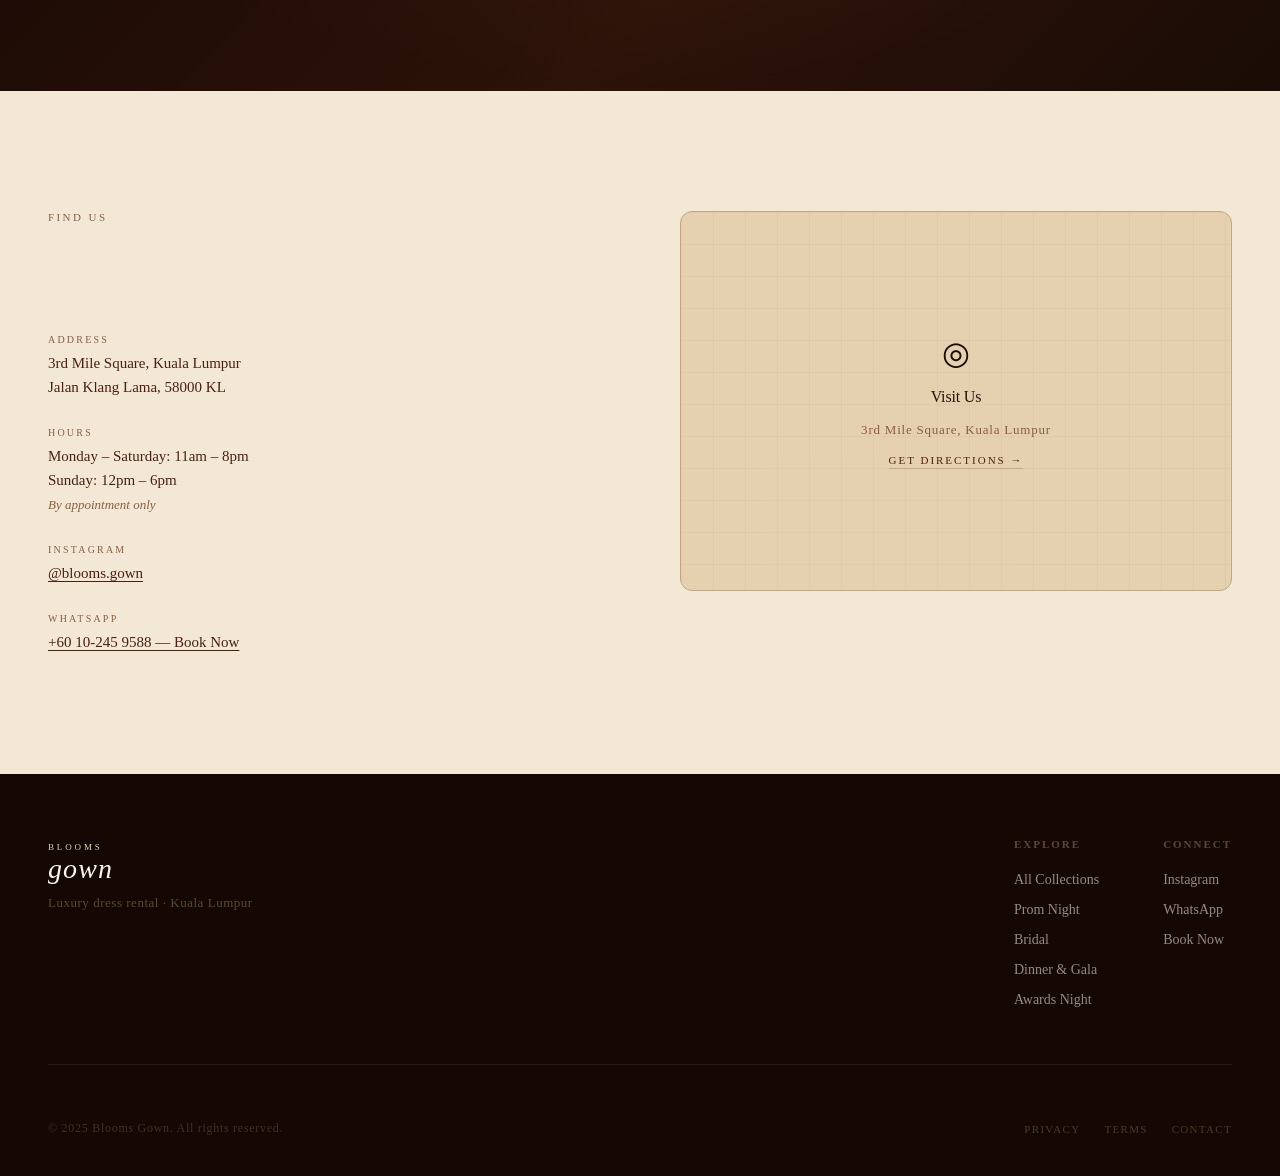
==== commit 6357ce5d: "Launch Blooms Gown website — full rebuild - Complete 3-page website: index, collections, product - 3" ====
--- a/index.html
+++ b/index.html
@@ -1,312 +1,875 @@
 <!DOCTYPE html>
 <html lang="en">
 <head>
-<meta charset="UTF-8">
-<meta name="viewport" content="width=device-width, initial-scale=1.0">
-<meta name="description" content="Browse Blooms Gown collections — 400+ designer gowns in Kuala Lumpur. Filter by colour. Blush, Burgundy, Champagne, Lavender, Onyx and more.">
-<meta name="robots" content="index, follow">
-<title>Collections — Blooms Gown & Dress Rental · Kuala Lumpur</title>
-<link rel="preconnect" href="https://fonts.googleapis.com">
-<link rel="preconnect" href="https://fonts.gstatic.com" crossorigin>
-<link href="https://fonts.googleapis.com/css2?family=Jost:wght@200;300;400&display=swap" rel="stylesheet">
-<style>
-:root{
-  --ink:#140A04;--espresso:#3D1F0D;--dark-mink:#5C3520;
-  --mink:#7A5C48;--warm-mink:#9B7E68;--taupe:#C4A882;
-  --sand:#E5D0B0;--cream:#F2E8D5;--ivory:#FAF6EE;
-  --rose:#8C4A3C;--gold:#A07830;
-  --serif:'TeX Gyre Termes','Times New Roman',Georgia,serif;
-  --ui:'Jost',system-ui,sans-serif;
-  --ls:0.15em;--lh:1.2;
-  --ease:cubic-bezier(.16,1,.3,1);
-  --g:clamp(20px,5vw,68px);--maxw:1240px;--gap:clamp(10px,1.8vw,20px);
-}
-*,*::before,*::after{box-sizing:border-box;margin:0;padding:0}
-html{font-size:16px;scroll-behavior:smooth}
-body{font-family:var(--serif);background:var(--ivory);color:var(--ink);overflow-x:hidden;-webkit-font-smoothing:antialiased;line-height:var(--lh);letter-spacing:var(--ls)}
-img{display:block;width:100%;height:100%;object-fit:cover}
-a{text-decoration:none;color:inherit}
-button{font-family:inherit;border:none;background:none;cursor:pointer}
-::-webkit-scrollbar{width:3px}::-webkit-scrollbar-track{background:var(--ivory)}::-webkit-scrollbar-thumb{background:var(--sand)}
-body::before{content:'';position:fixed;inset:0;z-index:9000;pointer-events:none;background-image:url("data:image/svg+xml,%3Csvg viewBox='0 0 200 200' xmlns='http://www.w3.org/2000/svg'%3E%3Cfilter id='n'%3E%3CfeTurbulence type='fractalNoise' baseFrequency='0.85' numOctaves='4' stitchTiles='stitch'/%3E%3C/filter%3E%3Crect width='100%25' height='100%25' filter='url(%23n)' opacity='0.025'/%3E%3C/svg%3E");opacity:.28}
-@keyframes clipUp{to{clip-path:inset(0 0 0% 0)}}
-@keyframes fadeUp{from{opacity:0;transform:translateY(16px)}to{opacity:1;transform:none}}
-@keyframes scaleX1{to{transform:scaleX(1)}}
-@keyframes waIn{from{opacity:0;transform:scale(.85) translateY(12px)}to{opacity:1;transform:none}}
-@keyframes shimmer{0%{background-position:-200% 0}100%{background-position:200% 0}}
-@media(prefers-reduced-motion:reduce){*,*::before,*::after{animation-duration:.01ms!important;transition-duration:.01ms!important}}
-/* NAV */
-#nav{position:fixed;inset:0 0 auto 0;z-index:200;display:flex;align-items:center;justify-content:space-between;padding:20px var(--g);background:rgba(250,246,238,.94);backdrop-filter:blur(20px) saturate(1.5);-webkit-backdrop-filter:blur(20px) saturate(1.5);border-bottom:1px solid rgba(196,168,130,.1);transition:padding .42s var(--ease)}
-#nav.slim{padding:13px var(--g)}
-.nav-logo{display:flex;flex-direction:column;line-height:1.05;gap:1px}
-.nav-logo-top{font-family:var(--ui);font-weight:200;font-size:10px;letter-spacing:.52em;text-transform:uppercase;color:var(--espresso)}
-.nav-logo-script{font-family:var(--serif);font-style:italic;font-size:18px;color:var(--mink);letter-spacing:.04em}
-.nav-links{display:flex;gap:32px;list-style:none}
-.nav-links a{font-family:var(--ui);font-weight:300;font-size:11px;letter-spacing:.28em;text-transform:uppercase;color:var(--mink);padding-bottom:2px;position:relative;transition:color .25s}
-.nav-links a::after{content:'';position:absolute;bottom:0;left:0;width:0;height:1px;background:var(--espresso);transition:width .3s var(--ease)}
-.nav-links a:hover,.nav-links a[aria-current]{color:var(--espresso)}
-.nav-links a:hover::after,.nav-links a[aria-current]::after{width:100%}
-.nav-book{font-family:var(--ui);font-weight:300;font-size:10px;letter-spacing:.24em;text-transform:uppercase;padding:9px 20px;border:1px solid rgba(61,31,13,.18);color:var(--espresso);transition:background .28s,color .28s,border-color .28s}
-.nav-book:hover{background:var(--espresso);color:var(--ivory);border-color:var(--espresso)}
-.nav-ham{display:none;flex-direction:column;gap:5px;padding:4px}
-.nav-ham span{display:block;width:22px;height:1px;background:var(--espresso);transition:transform .3s var(--ease),opacity .3s}
-.nav-ham.open span:nth-child(1){transform:translateY(6px) rotate(45deg)}
-.nav-ham.open span:nth-child(2){opacity:0}
-.nav-ham.open span:nth-child(3){transform:translateY(-6px) rotate(-45deg)}
-.nav-drawer{position:fixed;inset:0;z-index:190;background:var(--ivory);display:flex;flex-direction:column;align-items:center;justify-content:center;gap:38px;transform:translateX(100%);transition:transform .52s var(--ease);pointer-events:none}
-.nav-drawer.open{transform:none;pointer-events:all}
-.nav-drawer a{font-family:var(--serif);font-style:italic;font-size:clamp(30px,6vw,48px);color:var(--espresso);letter-spacing:.04em;opacity:0;transform:translateY(14px);transition:opacity .42s,transform .42s,color .25s}
-.nav-drawer.open a{opacity:1;transform:none}
-.nav-drawer.open a:nth-child(1){transition-delay:.1s}.nav-drawer.open a:nth-child(2){transition-delay:.16s}
-.nav-drawer.open a:nth-child(3){transition-delay:.22s}.nav-drawer.open a:nth-child(4){transition-delay:.28s}
-.nav-drawer.open a:nth-child(5){transition-delay:.34s}
-.nav-drawer a:hover{color:var(--mink)}
-/* PAGE HEADER */
-.wrap{max-width:calc(var(--maxw) + 2*var(--g));margin:0 auto;padding:0 var(--g)}
-.page-header{padding:calc(68px + clamp(34px,5vw,65px)) var(--g) clamp(28px,3.5vw,46px);max-width:calc(var(--maxw) + 2*var(--g));margin:0 auto}
-.ph-bread{display:flex;align-items:center;gap:8px;font-family:var(--ui);font-weight:200;font-size:10px;letter-spacing:.38em;text-transform:uppercase;color:var(--taupe);margin-bottom:20px}
-.ph-bread a{color:var(--taupe);transition:color .2s}.ph-bread a:hover{color:var(--espresso)}.ph-bread span{opacity:.35}
-.ph-grid{display:grid;grid-template-columns:1fr 1fr;align-items:end;gap:clamp(22px,4vw,56px)}
-.ph-title{font-family:var(--serif);font-weight:400;font-size:clamp(38px,5.5vw,72px);line-height:.92;letter-spacing:-.005em;color:var(--espresso);overflow:hidden}
-.ph-title .ln{display:block;overflow:hidden;clip-path:inset(0 0 100% 0);animation:clipUp .95s var(--ease) forwards}
-.ph-title .ln:nth-child(2){animation-delay:.11s}
-.ph-title em{font-style:italic;color:var(--dark-mink)}
-.ph-right{padding-bottom:4px;opacity:0;animation:fadeUp .78s var(--ease) forwards .38s}
-.ph-desc{font-family:var(--serif);font-style:italic;font-weight:400;font-size:clamp(15px,1.5vw,18px);line-height:1.82;color:var(--dark-mink);max-width:330px;margin-left:auto;letter-spacing:.025em}
-.ph-meta{margin-top:12px;display:flex;justify-content:flex-end}
-.ph-count{font-family:var(--ui);font-weight:200;font-size:10px;letter-spacing:.3em;text-transform:uppercase;color:var(--mink)}
-.ph-count strong{color:var(--espresso);font-weight:400}
-.ph-divider{height:1px;background:rgba(196,168,130,.18);margin:clamp(20px,2.8vw,36px) var(--g) 0;max-width:var(--maxw);margin-left:auto;margin-right:auto;transform:scaleX(0);transform-origin:left;animation:scaleX1 .92s var(--ease) forwards .52s}
-/* MOBILE CHIPS */
-.m-strip{display:none;padding:clamp(14px,2.5vw,22px) var(--g) 0;overflow-x:auto;gap:8px;scrollbar-width:none;-webkit-overflow-scrolling:touch}
-.m-strip::-webkit-scrollbar{display:none}
-.m-chip{flex-shrink:0;display:inline-flex;align-items:center;gap:7px;padding:7px 13px;border:1px solid rgba(196,168,130,.22);font-family:var(--ui);font-weight:300;font-size:10px;letter-spacing:.22em;text-transform:uppercase;color:var(--mink);transition:background .24s,color .24s,border-color .24s;white-space:nowrap}
-.m-chip:hover{color:var(--espresso);border-color:rgba(61,31,13,.28)}
-.m-chip[aria-pressed="true"]{background:var(--espresso);color:var(--ivory);border-color:var(--espresso)}
-.m-chip-dot{width:8px;height:8px;border-radius:50%;flex-shrink:0;border:1px solid rgba(255,255,255,.25)}
-/* MAIN */
-.main-wrap{max-width:calc(var(--maxw) + 2*var(--g));margin:0 auto;padding:clamp(26px,3.2vw,44px) var(--g) clamp(80px,10vw,120px);display:grid;grid-template-columns:200px 1fr;gap:clamp(26px,3.8vw,56px);align-items:start}
-/* SIDEBAR */
-.sidebar{position:sticky;top:74px;opacity:0;animation:fadeUp .78s var(--ease) forwards .28s}
-.sb-label{font-family:var(--ui);font-weight:200;font-size:9px;letter-spacing:.48em;text-transform:uppercase;color:var(--taupe);padding-bottom:13px;border-bottom:1px solid rgba(196,168,130,.14);margin-bottom:5px}
-.swatch-list{display:flex;flex-direction:column;gap:2px}
-.swatch{display:flex;align-items:center;gap:11px;padding:8px 7px;font-family:var(--ui);font-weight:300;font-size:12px;letter-spacing:.08em;color:var(--mink);transition:background .2s,color .2s;width:100%;text-align:left}
-.swatch:hover{background:rgba(196,168,130,.1);color:var(--espresso)}
-.swatch[aria-pressed="true"]{background:rgba(196,168,130,.14);color:var(--espresso)}
-.sw-dot{width:14px;height:14px;border-radius:50%;flex-shrink:0;border:1px solid rgba(61,31,13,.1);transition:transform .24s var(--ease),box-shadow .24s;position:relative;overflow:hidden}
-.swatch:hover .sw-dot,.swatch[aria-pressed="true"] .sw-dot{transform:scale(1.25);box-shadow:0 2px 8px rgba(61,31,13,.12)}
-.swatch[aria-pressed="true"] .sw-dot::after{content:'';position:absolute;inset:2px;border-radius:50%;border:1.5px solid rgba(255,255,255,.55)}
-.sb-active{margin-top:20px;padding-top:16px;border-top:1px solid rgba(196,168,130,.12);display:none}
-.sb-active-lbl{font-family:var(--ui);font-weight:200;font-size:9px;letter-spacing:.4em;text-transform:uppercase;color:var(--taupe);margin-bottom:9px}
-.sb-pill{display:inline-flex;align-items:center;gap:8px;padding:5px 10px;background:var(--espresso);color:var(--ivory);font-family:var(--ui);font-weight:300;font-size:10px;letter-spacing:.18em;text-transform:uppercase;opacity:0;transform:translateY(4px);transition:opacity .28s,transform .28s}
-.sb-pill.in{opacity:1;transform:none}
-.sb-pill button{color:rgba(250,246,238,.55);font-size:13px;line-height:1;padding:0;transition:color .2s}
-.sb-pill button:hover{color:var(--ivory)}
-/* COLOUR DOTS */
-.co-all{background:conic-gradient(#E8C4B8 0 30%,#6B1E2E 30% 48%,#C8B8D8 48% 65%,#A8C8E8 65% 82%,#EDD98A 82% 100%)}
-.co-blush{background:#E8C4B8}.co-burgundy{background:#6B1E2E}.co-champagne{background:#EDD98A}
-.co-forest{background:#2C4A3C}.co-lavender{background:#C8B8D8}.co-onyx{background:#1A1A1A}
-.co-pearl{background:#F0EDE8;border-color:rgba(61,31,13,.14)!important}
-.co-rosegold{background:linear-gradient(135deg,#E8B4A0,#D4907A)}
-.co-silver{background:linear-gradient(135deg,#D8D8D4,#B8B0AB)}.co-sky{background:#A8C8E8}
-/* GRID AREA */
-.grid-area{opacity:0;animation:fadeUp .78s var(--ease) forwards .32s}
-.toolbar{display:flex;align-items:center;justify-content:space-between;margin-bottom:clamp(16px,2.4vw,26px)}
-.tb-count{font-family:var(--ui);font-weight:200;font-size:11px;letter-spacing:.26em;text-transform:uppercase;color:var(--mink)}
-.tb-count strong{color:var(--espresso);font-weight:400}
-.sort{font-family:var(--ui);font-weight:300;font-size:10px;letter-spacing:.2em;text-transform:uppercase;color:var(--mink);background:none;border:none;border-bottom:1px solid rgba(196,168,130,.22);padding:3px 17px 3px 0;outline:none;appearance:none;background-image:url("data:image/svg+xml,%3Csvg width='9' height='5' viewBox='0 0 9 5' fill='none' xmlns='http://www.w3.org/2000/svg'%3E%3Cpath d='M1 1l3.5 3L8 1' stroke='%237A5C48' stroke-width='1' stroke-linecap='round' stroke-linejoin='round'/%3E%3C/svg%3E");background-repeat:no-repeat;background-position:right 2px center;transition:color .2s;cursor:pointer}
-.sort:hover{color:var(--espresso)}
-/* PRODUCT GRID */
-.grid{display:grid;grid-template-columns:repeat(4,1fr);gap:var(--gap)}
-.card{--d:0ms;opacity:0;transform:translateY(18px);transition:opacity .52s var(--ease) var(--d),transform .52s var(--ease) var(--d)}
-.card.in{opacity:1;transform:none}
-.card.out{opacity:0!important;transform:translateY(10px)!important;pointer-events:none;transition:opacity .2s ease,transform .2s ease!important}
-.card-link{display:block}
-.card-img{position:relative;overflow:hidden;aspect-ratio:3/4;background:var(--cream)}
-.card-img .gown{width:100%;height:100%;transition:transform .7s var(--ease);will-change:transform;position:relative}
-.card-img .gown::after{content:'';position:absolute;inset:0;background:linear-gradient(108deg,transparent 30%,rgba(255,255,255,.065) 48%,rgba(255,255,255,.028) 52%,transparent 70%);background-size:200% 100%;animation:shimmer 5.5s ease-in-out infinite}
-.card:hover .card-img .gown{transform:scale(1.05)}
-.card-dot{position:absolute;top:11px;left:11px;z-index:1;width:9px;height:9px;border-radius:50%;border:1.5px solid rgba(255,255,255,.65);box-shadow:0 1px 4px rgba(0,0,0,.18)}
-.card-hover{position:absolute;inset:0;display:flex;align-items:flex-end;padding:16px;background:linear-gradient(to top,rgba(14,6,4,.54) 0%,transparent 55%);opacity:0;transition:opacity .32s var(--ease)}
-.card:hover .card-hover{opacity:1}
-.card-enq{display:inline-flex;align-items:center;gap:7px;font-family:var(--ui);font-weight:300;font-size:9px;letter-spacing:.3em;text-transform:uppercase;color:var(--ivory);padding:8px 13px;border:1px solid rgba(250,246,238,.36);background:rgba(14,6,4,.35);backdrop-filter:blur(6px);-webkit-backdrop-filter:blur(6px);transform:translateY(6px);opacity:0;transition:opacity .3s var(--ease) .04s,transform .3s var(--ease) .04s,background .2s}
-.card:hover .card-enq{opacity:1;transform:none}
-.card-enq:hover{background:var(--espresso);border-color:var(--espresso)}
-.card-meta{padding:10px 1px 0}
-.card-name{font-family:var(--serif);font-weight:400;font-size:clamp(13px,1.2vw,15px);line-height:1.32;color:var(--espresso);letter-spacing:.02em}
-.card-sub{font-family:var(--ui);font-weight:200;font-size:9px;letter-spacing:.28em;text-transform:uppercase;color:var(--mink);margin-top:4px}
-.empty{grid-column:1/-1;padding:68px 20px;text-align:center;display:none}
-.empty.show{display:block}
-.empty-t{font-family:var(--serif);font-style:italic;font-size:20px;color:var(--mink);letter-spacing:.03em}
-/* GOWN GRADIENTS */
-.g-blush1{background:linear-gradient(168deg,#f0d0c4 0%,#dca486 38%,#bc7454 68%,#984c34 100%)}
-.g-sky1{background:linear-gradient(168deg,#cce4f4 0%,#96c0ec 38%,#5694d4 68%,#2e6cb4 100%)}
-.g-pearl1{background:linear-gradient(168deg,#f8f3ec 0%,#ead9b4 40%,#d2b684 68%,#b48c5c 100%)}
-.g-lavender1{background:linear-gradient(168deg,#e0d4f0 0%,#bca4e0 38%,#9474c8 68%,#6c4ca4 100%)}
-.g-lavender2{background:linear-gradient(168deg,#e8d9f4 0%,#c8a6e4 38%,#a47cd0 68%,#7c54b0 100%)}
-.g-blush2{background:linear-gradient(168deg,#f0ccc4 0%,#e0a09c 38%,#c47474 68%,#a04c5c 100%)}
-.g-burgundy1{background:linear-gradient(168deg,#883040 0%,#681828 38%,#480810 68%,#280008 100%)}
-.g-silver1{background:linear-gradient(168deg,#e8e8e6 0%,#c8c8c6 38%,#a8a8a6 68%,#888886 100%)}
-.g-champagne1{background:linear-gradient(168deg,#f6e8c2 0%,#e0c880 38%,#c4a440 68%,#9c7c18 100%)}
-.g-rosegold1{background:linear-gradient(168deg,#f0c6b4 0%,#dc9c84 38%,#c07452 68%,#9c5430 100%)}
-.g-onyx1{background:linear-gradient(168deg,#3a2c2c 0%,#201414 38%,#100808 68%,#040202 100%)}
-.g-forest1{background:linear-gradient(168deg,#486860 0%,#2a4c3c 38%,#162c24 68%,#061414 100%)}
-.g-pearl2{background:linear-gradient(168deg,#fcf8f0 0%,#ecdbc4 40%,#d6bc98 68%,#be9c70 100%)}
-.g-sky2{background:linear-gradient(168deg,#d4eaf8 0%,#a0c8f0 38%,#6ca4e4 68%,#4480cc 100%)}
-.g-burgundy2{background:linear-gradient(168deg,#9e3c54 0%,#781c34 38%,#500810 68%,#280004 100%)}
-.g-silver2{background:linear-gradient(168deg,#eeeeec 0%,#cecece 38%,#aeaeac 68%,#8e8e8c 100%)}
-/* WA */
-.wa{position:fixed;bottom:26px;right:26px;z-index:300;width:50px;height:50px;border-radius:50%;background:#1B5E20;display:flex;align-items:center;justify-content:center;box-shadow:0 4px 18px rgba(0,0,0,.18);transition:transform .32s var(--ease),box-shadow .32s;opacity:0;animation:waIn .7s var(--ease) forwards 1.2s;will-change:transform}
-.wa:hover{transform:scale(1.08) translateY(-2px);box-shadow:0 8px 28px rgba(0,0,0,.22)}
-.wa svg{width:22px;height:22px;flex-shrink:0}
-.wa-tip{position:absolute;right:58px;white-space:nowrap;padding:6px 12px;background:var(--ink);color:var(--ivory);font-family:var(--ui);font-weight:300;font-size:10px;letter-spacing:.2em;text-transform:uppercase;pointer-events:none;opacity:0;transform:translateX(6px);transition:opacity .24s,transform .24s;border-radius:1px}
-.wa:hover .wa-tip{opacity:1;transform:none}
-/* RESPONSIVE */
-@media(max-width:1080px){.grid{grid-template-columns:repeat(3,1fr)}}
-@media(max-width:860px){.main-wrap{grid-template-columns:1fr}.sidebar{display:none}.m-strip{display:flex}.grid{grid-template-columns:repeat(2,1fr)}.ph-grid{grid-template-columns:1fr}.ph-right{margin-left:0}.ph-desc{max-width:100%;margin-left:0}.ph-meta{justify-content:flex-start}.nav-links,.nav-book{display:none}.nav-ham{display:flex}}
-@media(max-width:480px){.grid{grid-template-columns:repeat(2,1fr);gap:10px}}
-</style>
+  <meta charset="UTF-8">
+  <meta name="viewport" content="width=device-width, initial-scale=1.0">
+  <title>Blooms Gown — Luxury Dress Rental, Kuala Lumpur</title>
+  <meta name="description" content="400+ designer gowns for rent in Kuala Lumpur. Prom, Bridal, ROM, Dinner, Awards & Photoshoot. By appointment. Blooms Gown boutique.">
+  <link rel="preconnect" href="https://fonts.cdnfonts.com">
+  <link href="https://fonts.cdnfonts.com/css/tex-gyre-termes" rel="stylesheet">
+  <script src="data/products.js"></script>
+  <style>
+    *, *::before, *::after { box-sizing: border-box; margin: 0; padding: 0; }
+
+    :root {
+      --ivory: #FAF6EE;
+      --cream: #F2E8D5;
+      --sand: #E5D0B0;
+      --taupe: #C4A882;
+      --text: #1A0C06;
+      --head: #2C1208;
+      --sub: #4A2010;
+      --accent: #8B5E40;
+      --dark: #150804;
+      --font: 'TeX Gyre Termes', 'Times New Roman', serif;
+      --ease-snap: cubic-bezier(.16,1,.3,1);
+      --ease-smooth: cubic-bezier(.4,0,.2,1);
+      --nav-h: 72px;
+    }
+
+    html { scroll-behavior: smooth; }
+    body {
+      font-family: var(--font);
+      background: var(--ivory);
+      color: var(--text);
+      overflow-x: hidden;
+      -webkit-font-smoothing: antialiased;
+    }
+
+    img { display: block; max-width: 100%; }
+    a { color: inherit; text-decoration: none; }
+    button { font-family: var(--font); cursor: pointer; border: none; background: none; }
+
+    ::-webkit-scrollbar { width: 4px; }
+    ::-webkit-scrollbar-track { background: var(--dark); }
+    ::-webkit-scrollbar-thumb { background: var(--accent); border-radius: 2px; }
+
+    /* ═══════ NAV ═══════ */
+    .nav {
+      position: fixed; top: 0; left: 0; right: 0; z-index: 100;
+      height: var(--nav-h);
+      display: flex; align-items: center; justify-content: space-between;
+      padding: 0 48px;
+      transition: background 0.5s var(--ease-smooth), backdrop-filter 0.5s var(--ease-smooth), box-shadow 0.5s var(--ease-smooth);
+    }
+    .nav.scrolled {
+      background: rgba(21,8,4,0.88);
+      backdrop-filter: blur(18px) saturate(1.4);
+      -webkit-backdrop-filter: blur(18px) saturate(1.4);
+      box-shadow: 0 1px 0 rgba(196,168,130,0.12);
+    }
+    .nav-logo { display: flex; flex-direction: column; line-height: 1; gap: 1px; }
+    .nav-logo .logo-blooms { font-size: 14px; font-variant: small-caps; letter-spacing: 0.22em; color: var(--sand); text-transform: lowercase; }
+    .nav-logo .logo-gown { font-size: 20px; font-style: italic; color: var(--ivory); letter-spacing: 0.04em; }
+
+    .nav-links { display: flex; gap: 36px; list-style: none; }
+    .nav-links a { font-size: 13px; letter-spacing: 0.12em; color: rgba(250,246,238,0.75); transition: color 0.25s var(--ease-smooth); text-transform: uppercase; }
+    .nav-links a:hover { color: var(--ivory); }
+
+    .nav-actions { display: flex; align-items: center; gap: 20px; }
+    .nav-wa {
+      display: flex; align-items: center; gap: 8px;
+      font-size: 12px; letter-spacing: 0.1em; color: var(--sand); text-transform: uppercase;
+      border: 1px solid rgba(196,168,130,0.3); padding: 8px 18px; border-radius: 100px;
+      transition: all 0.3s var(--ease-smooth);
+    }
+    .nav-wa:hover { background: rgba(196,168,130,0.1); border-color: var(--taupe); color: var(--ivory); }
+
+    .nav-burger { display: none; flex-direction: column; gap: 5px; padding: 8px; cursor: pointer; }
+    .nav-burger span { display: block; width: 22px; height: 1.5px; background: var(--ivory); transition: all 0.35s var(--ease-snap); transform-origin: center; }
+    .nav-burger.open span:nth-child(1) { transform: translateY(6.5px) rotate(45deg); }
+    .nav-burger.open span:nth-child(2) { opacity: 0; transform: scaleX(0); }
+    .nav-burger.open span:nth-child(3) { transform: translateY(-6.5px) rotate(-45deg); }
+
+    .drawer {
+      position: fixed; inset: 0; z-index: 99;
+      background: var(--dark);
+      display: flex; flex-direction: column; justify-content: center;
+      padding: 48px;
+      opacity: 0; pointer-events: none;
+      transition: opacity 0.45s var(--ease-snap);
+    }
+    .drawer.open { opacity: 1; pointer-events: all; }
+    .drawer nav { display: flex; flex-direction: column; gap: 8px; }
+    .drawer nav a {
+      font-size: clamp(36px, 7vw, 64px); font-style: italic;
+      color: var(--ivory); letter-spacing: -0.01em; line-height: 1.15;
+      opacity: 0; transform: translateY(24px);
+      transition: opacity 0.45s var(--ease-snap), transform 0.45s var(--ease-snap), color 0.2s;
+    }
+    .drawer nav a:hover { color: var(--taupe); }
+    .drawer.open nav a { opacity: 1; transform: translateY(0); }
+    .drawer.open nav a:nth-child(1) { transition-delay: 0.08s; }
+    .drawer.open nav a:nth-child(2) { transition-delay: 0.13s; }
+    .drawer.open nav a:nth-child(3) { transition-delay: 0.18s; }
+    .drawer.open nav a:nth-child(4) { transition-delay: 0.23s; }
+    .drawer.open nav a:nth-child(5) { transition-delay: 0.28s; }
+    .drawer.open nav a:nth-child(6) { transition-delay: 0.33s; }
+    .drawer-footer { position: absolute; bottom: 48px; left: 48px; font-size: 12px; letter-spacing: 0.15em; color: rgba(250,246,238,0.35); text-transform: uppercase; }
+
+    /* ═══════ HERO ═══════ */
+    .hero {
+      min-height: 100svh;
+      background: linear-gradient(165deg, #1e0d06 0%, #150804 40%, #0e0502 100%);
+      display: flex; flex-direction: column; justify-content: center;
+      padding: 0 48px;
+      position: relative; overflow: hidden;
+    }
+    .hero::before {
+      content: ''; position: absolute; inset: 0;
+      background: radial-gradient(ellipse 80% 60% at 70% 50%, rgba(139,94,64,0.12) 0%, transparent 65%),
+                  radial-gradient(ellipse 40% 80% at 20% 80%, rgba(196,168,130,0.06) 0%, transparent 60%);
+      pointer-events: none;
+    }
+
+    .hero-pills { display: flex; gap: 10px; flex-wrap: wrap; margin-bottom: 40px; position: relative; }
+    .hero-pill {
+      font-size: 11px; letter-spacing: 0.18em; text-transform: uppercase;
+      color: rgba(196,168,130,0.7); border: 1px solid rgba(196,168,130,0.2);
+      padding: 6px 16px; border-radius: 100px;
+      opacity: 0; transform: translateY(16px);
+      animation: pillIn 0.7s var(--ease-snap) forwards;
+    }
+    .hero-pill:nth-child(1){animation-delay:0.1s}
+    .hero-pill:nth-child(2){animation-delay:0.16s}
+    .hero-pill:nth-child(3){animation-delay:0.22s}
+    .hero-pill:nth-child(4){animation-delay:0.28s}
+    .hero-pill:nth-child(5){animation-delay:0.34s}
+    .hero-pill:nth-child(6){animation-delay:0.40s}
+    @keyframes pillIn { to { opacity: 1; transform: translateY(0); } }
+
+    .hero-main { display: grid; grid-template-columns: 1fr auto; align-items: end; gap: 48px; }
+
+    .hero-title .line { overflow: hidden; display: block; }
+    .hero-title .line-inner { display: block; transform: translateY(110%); animation: lineReveal 1s var(--ease-snap) forwards; }
+    .hero-title .line:nth-child(1) .line-inner { animation-delay: 0.3s; }
+    .hero-title .line:nth-child(2) .line-inner { animation-delay: 0.45s; }
+    @keyframes lineReveal { to { transform: translateY(0); } }
+
+    .hero-t1 { font-size: clamp(80px,14vw,180px); font-weight: 400; color: var(--ivory); letter-spacing: -0.03em; line-height: 0.92; font-variant: small-caps; text-transform: lowercase; }
+    .hero-t2 { font-size: clamp(80px,14vw,180px); font-weight: 400; font-style: italic; color: var(--taupe); letter-spacing: -0.02em; line-height: 0.92; }
+
+    .hero-tagline { font-size: clamp(14px,1.6vw,18px); color: rgba(196,168,130,0.65); letter-spacing: 0.06em; margin-top: 28px; opacity: 0; animation: fadeUp 0.8s var(--ease-snap) 0.75s forwards; }
+
+    .hero-ctas { display: flex; gap: 14px; margin-top: 40px; opacity: 0; animation: fadeUp 0.8s var(--ease-snap) 0.9s forwards; }
+
+    .btn-dark {
+      display: inline-flex; align-items: center; gap: 8px;
+      background: var(--ivory); color: var(--dark);
+      font-size: 13px; font-family: var(--font); letter-spacing: 0.1em; text-transform: uppercase;
+      padding: 14px 28px; border-radius: 100px; border: none; cursor: pointer;
+      transition: all 0.3s var(--ease-smooth);
+    }
+    .btn-dark:hover { background: var(--sand); transform: translateY(-2px); box-shadow: 0 8px 24px rgba(0,0,0,0.3); }
+
+    .btn-ghost {
+      display: inline-flex; align-items: center; gap: 8px;
+      background: transparent; color: var(--ivory);
+      font-size: 13px; font-family: var(--font); letter-spacing: 0.1em; text-transform: uppercase;
+      padding: 13px 28px; border-radius: 100px; border: 1px solid rgba(250,246,238,0.25); cursor: pointer;
+      transition: all 0.3s var(--ease-smooth);
+    }
+    .btn-ghost:hover { background: rgba(250,246,238,0.08); border-color: rgba(250,246,238,0.5); transform: translateY(-2px); }
+
+    .hero-stats { display: flex; flex-direction: column; gap: 28px; opacity: 0; animation: fadeIn 1s var(--ease-snap) 1s forwards; }
+    .hero-stat { text-align: right; }
+    .hero-stat .stat-num { display: block; font-size: 32px; color: var(--ivory); letter-spacing: -0.02em; line-height: 1; }
+    .hero-stat .stat-label { display: block; font-size: 11px; letter-spacing: 0.16em; text-transform: uppercase; color: rgba(196,168,130,0.5); margin-top: 4px; }
+
+    .hero-scroll { position: absolute; bottom: 40px; left: 50%; transform: translateX(-50%); display: flex; flex-direction: column; align-items: center; gap: 10px; opacity: 0; animation: fadeIn 1s var(--ease-snap) 1.4s forwards; }
+    .hero-scroll span { font-size: 10px; letter-spacing: 0.2em; text-transform: uppercase; color: rgba(196,168,130,0.4); }
+    .hero-scroll-line { width: 1px; height: 48px; background: linear-gradient(to bottom, rgba(196,168,130,0.4), transparent); animation: scrollPulse 2s ease-in-out infinite; }
+    @keyframes scrollPulse { 0%,100%{opacity:.4;transform:scaleY(1)} 50%{opacity:1;transform:scaleY(0.6)} }
+    @keyframes fadeUp { from{opacity:0;transform:translateY(20px)} to{opacity:1;transform:translateY(0)} }
+    @keyframes fadeIn { to { opacity: 1; } }
+
+    /* ═══════ MARQUEE ═══════ */
+    .marquee-strip { background: var(--dark); padding: 16px 0; overflow: hidden; border-top: 1px solid rgba(196,168,130,0.1); border-bottom: 1px solid rgba(196,168,130,0.1); }
+    .marquee-track { display: flex; animation: marqueeScroll 28s linear infinite; white-space: nowrap; }
+    .marquee-item { display: flex; align-items: center; gap: 40px; padding-right: 40px; font-size: 11px; letter-spacing: 0.22em; text-transform: uppercase; color: rgba(196,168,130,0.5); flex-shrink: 0; }
+    .marquee-item .sep { color: rgba(196,168,130,0.25); font-size: 16px; }
+    @keyframes marqueeScroll { from{transform:translateX(0)} to{transform:translateX(-50%)} }
+
+    /* ═══════ SHARED ═══════ */
+    .section { padding: 120px 48px; }
+    .section-sm { padding: 80px 48px; }
+
+    .eyebrow { font-size: 11px; letter-spacing: 0.22em; text-transform: uppercase; color: var(--accent); margin-bottom: 20px; display: block; }
+
+    .reveal { clip-path: inset(0 0 100% 0); transition: clip-path 0.9s var(--ease-snap); }
+    .reveal.visible { clip-path: inset(0 0 0% 0); }
+
+    .fade-up { opacity: 0; transform: translateY(40px); transition: opacity 0.8s var(--ease-snap), transform 0.8s var(--ease-snap); }
+    .fade-up.visible { opacity: 1; transform: translateY(0); }
+
+    .section-title { font-size: clamp(36px,5vw,64px); font-weight: 400; color: var(--head); letter-spacing: -0.02em; line-height: 1.1; }
+    .section-title em { font-style: italic; color: var(--accent); }
+
+    /* ═══════ OCCASIONS ═══════ */
+    .occasions { background: var(--cream); }
+    .occasions-header { text-align: center; margin-bottom: 64px; }
+    .occasions-grid { display: grid; grid-template-columns: repeat(3,1fr); gap: 16px; }
+
+    .occ-card { position: relative; border-radius: 12px; overflow: hidden; aspect-ratio: 3/2; cursor: pointer; display: block; }
+    .occ-card-bg { position: absolute; inset: 0; transition: transform 0.6s var(--ease-smooth); }
+    .occ-card:hover .occ-card-bg { transform: scale(1.06); }
+    .obg-prom       { background: linear-gradient(135deg,#3a1f5c,#7b4fa6); }
+    .obg-bridal     { background: linear-gradient(135deg,#e8ddd0,#c9b49a); }
+    .obg-rom        { background: linear-gradient(135deg,#d4a5a5,#a67070); }
+    .obg-dinner     { background: linear-gradient(135deg,#1a1208,#4a3520); }
+    .obg-awards     { background: linear-gradient(135deg,#8a7040,#c4a060); }
+    .obg-photoshoot { background: linear-gradient(135deg,#2a3a4a,#4a6a8a); }
+
+    .occ-card-inner { position: absolute; inset: 0; display: flex; flex-direction: column; justify-content: flex-end; padding: 28px; background: linear-gradient(to top, rgba(21,8,4,0.75) 0%, transparent 55%); }
+    .occ-label { transform: translateY(8px); transition: transform 0.4s var(--ease-snap); }
+    .occ-card:hover .occ-label { transform: translateY(0); }
+    .occ-label h3 { font-size: 22px; font-weight: 400; color: var(--ivory); letter-spacing: -0.01em; }
+    .occ-label span { font-size: 11px; letter-spacing: 0.16em; text-transform: uppercase; color: rgba(250,246,238,0.5); display: block; margin-top: 4px; opacity: 0; transform: translateY(6px); transition: opacity 0.4s var(--ease-snap) 0.05s, transform 0.4s var(--ease-snap) 0.05s; }
+    .occ-card:hover .occ-label span { opacity: 1; transform: translateY(0); }
+
+    /* ═══════ ABOUT ═══════ */
+    .about-grid { display: grid; grid-template-columns: 1fr 1fr; gap: 80px; align-items: center; }
+    .about-heading { font-size: clamp(32px,4vw,52px); font-weight: 400; color: var(--head); letter-spacing: -0.02em; line-height: 1.2; margin-bottom: 28px; }
+    .about-heading em { font-style: italic; color: var(--accent); }
+    .about-body { font-size: 17px; line-height: 1.75; color: var(--sub); margin-bottom: 36px; max-width: 480px; }
+    .btn-outline { display: inline-flex; align-items: center; gap: 10px; font-size: 13px; font-family: var(--font); letter-spacing: 0.1em; text-transform: uppercase; color: var(--head); border: 1.5px solid var(--taupe); padding: 13px 28px; border-radius: 100px; transition: all 0.3s var(--ease-smooth); }
+    .btn-outline:hover { background: var(--head); color: var(--ivory); border-color: var(--head); transform: translateY(-2px); }
+    .about-stats { display: grid; grid-template-columns: 1fr 1fr; gap: 16px; }
+    .about-stat-tile { background: var(--cream); border: 1px solid var(--sand); border-radius: 12px; padding: 28px 24px; text-align: center; }
+    .about-stat-tile .tile-num { display: block; font-size: 40px; color: var(--head); letter-spacing: -0.03em; line-height: 1; margin-bottom: 8px; }
+    .about-stat-tile .tile-label { font-size: 11px; letter-spacing: 0.16em; text-transform: uppercase; color: var(--accent); }
+
+    /* ═══════ FEATURED ═══════ */
+    .featured { background: var(--dark); }
+    .featured-header { display: flex; align-items: flex-end; justify-content: space-between; margin-bottom: 56px; }
+    .featured-title { font-size: clamp(36px,5vw,64px); font-weight: 400; color: var(--ivory); letter-spacing: -0.03em; line-height: 1.05; }
+    .featured-title em { font-style: italic; color: var(--taupe); }
+    .featured-link { font-size: 13px; letter-spacing: 0.1em; text-transform: uppercase; color: var(--taupe); display: flex; align-items: center; gap: 8px; transition: color 0.2s; white-space: nowrap; padding-bottom: 4px; }
+    .featured-link:hover { color: var(--sand); }
+
+    .product-grid { display: grid; grid-template-columns: repeat(4,1fr); gap: 20px; }
+    .product-card { display: block; cursor: pointer; opacity: 0; transform: translateY(32px); transition: opacity 0.7s var(--ease-snap), transform 0.7s var(--ease-snap); }
+    .product-card.visible { opacity: 1; transform: translateY(0); }
+
+    .card-img-wrap { position: relative; border-radius: 8px; overflow: hidden; aspect-ratio: 2/3; background: var(--sub); }
+    .card-img { width: 100%; height: 100%; object-fit: cover; transition: transform 0.6s var(--ease-smooth); }
+    .product-card:hover .card-img { transform: scale(1.05); }
+    .card-overlay { position: absolute; inset: 0; background: rgba(21,8,4,0.5); display: flex; align-items: center; justify-content: center; opacity: 0; transition: opacity 0.35s var(--ease-smooth); }
+    .product-card:hover .card-overlay { opacity: 1; }
+    .card-overlay-text { font-size: 13px; letter-spacing: 0.12em; text-transform: uppercase; color: var(--ivory); display: flex; align-items: center; gap: 8px; }
+
+    .card-dot { position: absolute; top: 14px; left: 14px; width: 10px; height: 10px; border-radius: 50%; }
+    .co-lavender  { background: #b99fd6; }
+    .co-blush     { background: #e8b4b8; }
+    .co-silver    { background: #c8cfd8; }
+    .co-champagne { background: #d4b896; }
+    .co-pearl     { background: #e8e0d0; border: 1px solid rgba(0,0,0,0.1); }
+    .co-dustypink { background: #d4a0a0; }
+    .co-burgundy  { background: #8b2020; }
+    .co-rose      { background: #d4708a; }
+    .co-floral    { background: linear-gradient(135deg,#e8b4b8,#d4708a); }
+
+    .card-badge { position: absolute; top: 14px; right: 14px; font-size: 9px; letter-spacing: 0.16em; text-transform: uppercase; color: var(--dark); background: var(--sand); padding: 4px 10px; border-radius: 100px; }
+    .card-meta { padding: 16px 4px 0; }
+    .card-name { font-size: 14px; color: var(--ivory); letter-spacing: 0.02em; line-height: 1.4; margin-bottom: 6px; }
+    .card-tags { display: flex; gap: 8px; flex-wrap: wrap; }
+    .card-tag { font-size: 10px; letter-spacing: 0.12em; text-transform: uppercase; color: rgba(196,168,130,0.5); }
+
+    /* ═══════ HOW IT WORKS ═══════ */
+    .how { background: var(--head); }
+    .how-header { text-align: center; margin-bottom: 72px; }
+    .how-title { font-size: clamp(32px,4.5vw,56px); font-weight: 400; color: var(--ivory); letter-spacing: -0.02em; }
+    .how-subtitle { font-size: 16px; color: rgba(196,168,130,0.55); margin-top: 14px; letter-spacing: 0.04em; }
+    .how-steps { display: grid; grid-template-columns: repeat(4,1fr); gap: 32px; position: relative; }
+    .how-steps::before { content: ''; position: absolute; top: 28px; left: calc(12.5% + 20px); right: calc(12.5% + 20px); height: 1px; background: linear-gradient(to right, transparent, rgba(196,168,130,0.2) 20%, rgba(196,168,130,0.2) 80%, transparent); }
+    .how-step { text-align: center; position: relative; }
+    .step-num { font-size: 11px; letter-spacing: 0.2em; color: rgba(196,168,130,0.35); text-transform: uppercase; margin-bottom: 16px; }
+    .step-icon { font-size: 28px; margin-bottom: 20px; display: block; color: var(--taupe); }
+    .step-title { font-size: 20px; color: var(--ivory); letter-spacing: -0.01em; margin-bottom: 12px; }
+    .step-body { font-size: 14px; font-style: italic; color: rgba(196,168,130,0.5); line-height: 1.65; }
+
+    /* ═══════ GALLERY ═══════ */
+    .gallery { background: var(--cream); }
+    .gallery-header { text-align: center; margin-bottom: 48px; }
+    .mosaic { display: grid; grid-template-columns: 1.2fr 0.8fr 0.8fr 1.2fr; gap: 12px; height: 520px; }
+    .mosaic-item { position: relative; border-radius: 10px; overflow: hidden; background: var(--sand); cursor: pointer; }
+    .mosaic-item img { width: 100%; height: 100%; object-fit: cover; transition: transform 0.6s var(--ease-smooth); }
+    .mosaic-item:hover img { transform: scale(1.05); }
+    .mosaic-label { position: absolute; bottom: 0; left: 0; right: 0; padding: 20px 20px 16px; background: linear-gradient(to top, rgba(21,8,4,0.65), transparent); font-size: 13px; color: var(--ivory); letter-spacing: 0.06em; transform: translateY(8px); opacity: 0; transition: all 0.4s var(--ease-snap); }
+    .mosaic-item:hover .mosaic-label { opacity: 1; transform: translateY(0); }
+
+    /* ═══════ REVIEWS ═══════ */
+    .reviews { background: var(--ivory); overflow: hidden; }
+    .reviews-header { text-align: center; margin-bottom: 56px; }
+    .reviews-track-wrap { overflow: hidden; -webkit-mask: linear-gradient(to right, transparent, black 12%, black 88%, transparent); mask: linear-gradient(to right, transparent, black 12%, black 88%, transparent); }
+    .reviews-track { display: flex; gap: 24px; animation: reviewsScroll 40s linear infinite; }
+    .reviews-track:hover { animation-play-state: paused; }
+    @keyframes reviewsScroll { from{transform:translateX(0)} to{transform:translateX(-50%)} }
+    .review-card { flex-shrink: 0; width: 340px; background: var(--cream); border: 1px solid var(--sand); border-radius: 12px; padding: 28px; }
+    .review-stars { color: var(--accent); font-size: 14px; letter-spacing: 3px; margin-bottom: 14px; }
+    .review-text { font-size: 15px; font-style: italic; color: var(--sub); line-height: 1.7; margin-bottom: 20px; }
+    .review-author { font-size: 12px; letter-spacing: 0.12em; text-transform: uppercase; color: var(--taupe); }
+    .review-occ { font-size: 11px; color: rgba(74,32,16,0.45); margin-top: 3px; letter-spacing: 0.08em; }
+
+    /* ═══════ CTA BANNER ═══════ */
+    .cta-banner { background: linear-gradient(135deg,#150804,#2c1208 60%,#1a0c06); text-align: center; padding: 120px 48px; position: relative; overflow: hidden; }
+    .cta-banner::before { content: ''; position: absolute; inset: 0; background: radial-gradient(ellipse 60% 70% at 50% 50%, rgba(139,94,64,0.1), transparent 70%); pointer-events: none; }
+    .cta-banner-title { font-size: clamp(36px,6vw,76px); font-weight: 400; color: var(--ivory); letter-spacing: -0.02em; line-height: 1.1; margin-bottom: 48px; position: relative; }
+    .cta-banner-title em { font-style: italic; color: var(--taupe); }
+    .cta-banner-btns { display: flex; gap: 14px; justify-content: center; position: relative; }
+
+    /* ═══════ CONTACT ═══════ */
+    .contact { background: var(--cream); }
+    .contact-grid { display: grid; grid-template-columns: 1fr 1fr; gap: 80px; align-items: start; }
+    .contact-heading { font-size: clamp(28px,3.5vw,44px); font-weight: 400; color: var(--head); letter-spacing: -0.02em; margin-bottom: 40px; }
+    .contact-items { display: flex; flex-direction: column; gap: 28px; }
+    .contact-item-label { font-size: 10px; letter-spacing: 0.22em; text-transform: uppercase; color: var(--accent); margin-bottom: 6px; }
+    .contact-item-value { font-size: 15px; color: var(--sub); line-height: 1.6; }
+    .contact-item-value a { color: var(--sub); text-decoration: underline; text-underline-offset: 3px; }
+    .contact-item-value a:hover { color: var(--head); }
+    .map-placeholder { background: var(--sand); border-radius: 12px; overflow: hidden; height: 380px; display: flex; flex-direction: column; align-items: center; justify-content: center; text-align: center; gap: 16px; border: 1px solid var(--taupe); position: relative; }
+    .map-pattern { position: absolute; inset: 0; opacity: 0.06; background-image: linear-gradient(rgba(44,18,8,0.5) 1px, transparent 1px), linear-gradient(90deg, rgba(44,18,8,0.5) 1px, transparent 1px); background-size: 32px 32px; }
+    .map-pin { font-size: 32px; position: relative; }
+    .map-label { font-size: 16px; color: var(--head); letter-spacing: -0.01em; position: relative; }
+    .map-sub { font-size: 13px; color: var(--accent); letter-spacing: 0.06em; position: relative; }
+    .map-link { font-size: 11px; letter-spacing: 0.18em; text-transform: uppercase; color: var(--sub); border-bottom: 1px solid var(--taupe); padding-bottom: 2px; position: relative; transition: color 0.2s; }
+    .map-link:hover { color: var(--head); }
+
+    /* ═══════ FOOTER ═══════ */
+    .footer { background: var(--dark); padding: 64px 48px 40px; }
+    .footer-top { display: flex; align-items: flex-start; justify-content: space-between; gap: 40px; margin-bottom: 56px; padding-bottom: 56px; border-bottom: 1px solid rgba(196,168,130,0.1); }
+    .footer-logo .logo-blooms { display: block; font-size: 13px; font-variant: small-caps; letter-spacing: 0.22em; color: var(--sand); text-transform: lowercase; }
+    .footer-logo .logo-gown { display: block; font-size: 28px; font-style: italic; color: var(--ivory); letter-spacing: 0.04em; line-height: 1.1; }
+    .footer-tagline { font-size: 13px; color: rgba(196,168,130,0.4); margin-top: 10px; letter-spacing: 0.04em; }
+    .footer-links { display: flex; gap: 64px; }
+    .footer-col h4 { font-size: 11px; letter-spacing: 0.18em; text-transform: uppercase; color: rgba(196,168,130,0.4); margin-bottom: 20px; }
+    .footer-col ul { list-style: none; display: flex; flex-direction: column; gap: 12px; }
+    .footer-col ul a { font-size: 14px; color: rgba(250,246,238,0.55); transition: color 0.2s; }
+    .footer-col ul a:hover { color: var(--ivory); }
+    .footer-bottom { display: flex; align-items: center; justify-content: space-between; gap: 20px; }
+    .footer-copy { font-size: 12px; color: rgba(196,168,130,0.25); letter-spacing: 0.06em; }
+    .footer-bottom-links { display: flex; gap: 24px; }
+    .footer-bottom-links a { font-size: 11px; letter-spacing: 0.12em; text-transform: uppercase; color: rgba(196,168,130,0.3); transition: color 0.2s; }
+    .footer-bottom-links a:hover { color: var(--taupe); }
+
+    /* ═══════ WA FLOAT ═══════ */
+    .wa-float { position: fixed; bottom: 32px; right: 32px; z-index: 90; width: 56px; height: 56px; border-radius: 50%; background: #25D366; display: flex; align-items: center; justify-content: center; box-shadow: 0 4px 20px rgba(37,211,102,0.4); transition: transform 0.3s var(--ease-snap), box-shadow 0.3s var(--ease-snap); }
+    .wa-float:hover { transform: scale(1.1) translateY(-2px); box-shadow: 0 8px 28px rgba(37,211,102,0.5); }
+    .wa-float svg { width: 28px; height: 28px; fill: white; }
+
+    /* ═══════ RESPONSIVE ═══════ */
+    @media (max-width: 1024px) {
+      .product-grid { grid-template-columns: repeat(2,1fr); }
+      .how-steps { grid-template-columns: repeat(2,1fr); }
+      .how-steps::before { display: none; }
+      .mosaic { grid-template-columns: 1fr 1fr; height: auto; }
+      .mosaic-item { aspect-ratio: 1/1; }
+    }
+    @media (max-width: 768px) {
+      :root { --nav-h: 60px; }
+      .nav { padding: 0 20px; }
+      .nav-links, .nav-wa { display: none; }
+      .nav-burger { display: flex; }
+      .hero { padding: 0 20px; }
+      .hero-main { grid-template-columns: 1fr; }
+      .hero-stats { display: none; }
+      .section { padding: 80px 20px; }
+      .section-sm { padding: 60px 20px; }
+      .occasions-grid { grid-template-columns: repeat(2,1fr); }
+      .about-grid { grid-template-columns: 1fr; gap: 40px; }
+      .about-stats { grid-template-columns: repeat(2,1fr); }
+      .featured-header { flex-direction: column; align-items: flex-start; gap: 20px; }
+      .product-grid { grid-template-columns: repeat(2,1fr); gap: 12px; }
+      .how-steps { grid-template-columns: 1fr 1fr; }
+      .contact-grid { grid-template-columns: 1fr; gap: 40px; }
+      .footer-top { flex-direction: column; }
+      .footer-links { flex-direction: column; gap: 32px; }
+      .footer-bottom { flex-direction: column; align-items: flex-start; }
+      .hero-ctas { flex-direction: column; align-items: flex-start; }
+      .cta-banner-btns { flex-direction: column; align-items: center; }
+      .cta-banner { padding: 80px 20px; }
+    }
+    @media (max-width: 480px) {
+      .hero-t1, .hero-t2 { font-size: clamp(64px,18vw,80px); }
+      .occasions-grid { grid-template-columns: 1fr 1fr; gap: 10px; }
+      .product-grid { grid-template-columns: repeat(2,1fr); gap: 10px; }
+      .how-steps { grid-template-columns: 1fr; }
+      .mosaic { grid-template-columns: 1fr; }
+    }
+  </style>
 </head>
 <body>
-<nav class="nav-drawer" id="drawer" aria-label="Mobile navigation">
-  <a href="./bloomsgown_premium.html" onclick="closeNav()">Home</a>
-  <a href="#" aria-current="page" onclick="closeNav()">Collections</a>
-  <a href="./bloomsgown_premium.html#about" onclick="closeNav()">About</a>
-  <a href="./bloomsgown_premium.html#faq" onclick="closeNav()">FAQ</a>
-  <a href="https://wa.link/bloomsgown" target="_blank" rel="noopener" onclick="closeNav()">Book Now</a>
-</nav>
-<nav id="nav" aria-label="Primary navigation">
-  <a href="./bloomsgown_premium.html" class="nav-logo" aria-label="Blooms Gown &amp; Dress Rental — Home">
-    <span class="nav-logo-top">BLOOMS</span><span class="nav-logo-script">gown</span>
+
+  <!-- NAV -->
+  <header class="nav" id="nav" role="banner">
+    <a href="index.html" class="nav-logo" aria-label="Blooms Gown Home">
+      <span class="logo-blooms">Blooms</span>
+      <span class="logo-gown">gown</span>
+    </a>
+    <ul class="nav-links">
+      <li><a href="collections.html">Collections</a></li>
+      <li><a href="collections.html?occasion=prom">Prom</a></li>
+      <li><a href="collections.html?occasion=bridal">Bridal</a></li>
+      <li><a href="collections.html?occasion=dinner">Dinner</a></li>
+    </ul>
+    <div class="nav-actions">
+      <a href="https://wa.link/bloomsgown" target="_blank" rel="noopener" class="nav-wa">Book Appointment</a>
+      <button class="nav-burger" id="navBurger" aria-label="Open menu" aria-expanded="false">
+        <span></span><span></span><span></span>
+      </button>
+    </div>
+  </header>
+
+  <!-- DRAWER -->
+  <div class="drawer" id="drawer" role="dialog" aria-label="Navigation menu">
+    <nav>
+      <a href="collections.html">Collections</a>
+      <a href="collections.html?occasion=prom">Prom Night</a>
+      <a href="collections.html?occasion=bridal">Bridal</a>
+      <a href="collections.html?occasion=dinner">Dinner &amp; Gala</a>
+      <a href="collections.html?occasion=awards">Awards Night</a>
+      <a href="https://wa.link/bloomsgown" target="_blank" rel="noopener">Book Appointment ↗</a>
+    </nav>
+    <p class="drawer-footer">Blooms Gown · Kuala Lumpur</p>
+  </div>
+
+  <main>
+
+    <!-- HERO -->
+    <section class="hero" aria-label="Hero">
+      <div class="hero-pills">
+        <span class="hero-pill">Prom</span>
+        <span class="hero-pill">Bridal</span>
+        <span class="hero-pill">ROM</span>
+        <span class="hero-pill">Dinner</span>
+        <span class="hero-pill">Awards</span>
+        <span class="hero-pill">Photoshoot</span>
+      </div>
+      <div class="hero-main">
+        <div>
+          <h1 class="hero-title" aria-label="Blooms Gown">
+            <span class="line"><span class="line-inner hero-t1">Blooms</span></span>
+            <span class="line"><span class="line-inner hero-t2">Gown</span></span>
+          </h1>
+          <p class="hero-tagline">400+ designer gowns. One boutique. Kuala Lumpur.</p>
+          <div class="hero-ctas">
+            <a href="collections.html" class="btn-dark">Browse Collection</a>
+            <a href="https://wa.link/bloomsgown" target="_blank" rel="noopener" class="btn-ghost">Book Appointment</a>
+          </div>
+        </div>
+        <div class="hero-stats" aria-label="Key statistics">
+          <div class="hero-stat">
+            <span class="stat-num">400+</span>
+            <span class="stat-label">Gowns</span>
+          </div>
+          <div class="hero-stat">
+            <span class="stat-num">21K+</span>
+            <span class="stat-label">Followers</span>
+          </div>
+          <div class="hero-stat">
+            <span class="stat-num">5&#9733;</span>
+            <span class="stat-label">Reviews</span>
+          </div>
+        </div>
+      </div>
+      <div class="hero-scroll" aria-hidden="true">
+        <span>Scroll</span>
+        <div class="hero-scroll-line"></div>
+      </div>
+    </section>
+
+    <!-- MARQUEE -->
+    <div class="marquee-strip" aria-hidden="true">
+      <div class="marquee-track">
+        <div class="marquee-item">
+          <span>Designer Rental</span><span class="sep">·</span>
+          <span>Prom Night</span><span class="sep">·</span>
+          <span>Bridal</span><span class="sep">·</span>
+          <span>ROM</span><span class="sep">·</span>
+          <span>Dinner &amp; Gala</span><span class="sep">·</span>
+          <span>Awards Night</span><span class="sep">·</span>
+          <span>By Appointment</span><span class="sep">·</span>
+          <span>Kuala Lumpur</span><span class="sep">·</span>
+        </div>
+        <div class="marquee-item" aria-hidden="true">
+          <span>Designer Rental</span><span class="sep">·</span>
+          <span>Prom Night</span><span class="sep">·</span>
+          <span>Bridal</span><span class="sep">·</span>
+          <span>ROM</span><span class="sep">·</span>
+          <span>Dinner &amp; Gala</span><span class="sep">·</span>
+          <span>Awards Night</span><span class="sep">·</span>
+          <span>By Appointment</span><span class="sep">·</span>
+          <span>Kuala Lumpur</span><span class="sep">·</span>
+        </div>
+      </div>
+    </div>
+
+    <!-- OCCASIONS GRID -->
+    <section class="section occasions" aria-labelledby="occ-heading">
+      <div class="occasions-header">
+        <span class="eyebrow fade-up">Dress the Occasion</span>
+        <h2 class="section-title reveal" id="occ-heading">Every moment has <em>its gown.</em></h2>
+      </div>
+      <div class="occasions-grid">
+        <a href="collections.html?occasion=prom" class="occ-card fade-up">
+          <div class="occ-card-bg obg-prom"></div>
+          <div class="occ-card-inner"><div class="occ-label"><h3>Prom Night</h3><span>Make it legendary</span></div></div>
+        </a>
+        <a href="collections.html?occasion=bridal" class="occ-card fade-up" style="transition-delay:.06s">
+          <div class="occ-card-bg obg-bridal"></div>
+          <div class="occ-card-inner"><div class="occ-label"><h3>Bridal</h3><span>Your day, your gown</span></div></div>
+        </a>
+        <a href="collections.html?occasion=rom" class="occ-card fade-up" style="transition-delay:.12s">
+          <div class="occ-card-bg obg-rom"></div>
+          <div class="occ-card-inner"><div class="occ-label"><h3>ROM &amp; Solemnisation</h3><span>Quietly breathtaking</span></div></div>
+        </a>
+        <a href="collections.html?occasion=dinner" class="occ-card fade-up" style="transition-delay:.18s">
+          <div class="occ-card-bg obg-dinner"></div>
+          <div class="occ-card-inner"><div class="occ-label"><h3>Dinner &amp; Gala</h3><span>Walk in. Own the room.</span></div></div>
+        </a>
+        <a href="collections.html?occasion=awards" class="occ-card fade-up" style="transition-delay:.24s">
+          <div class="occ-card-bg obg-awards"></div>
+          <div class="occ-card-inner"><div class="occ-label"><h3>Awards Night</h3><span>Dressed for the moment</span></div></div>
+        </a>
+        <a href="collections.html?occasion=photoshoot" class="occ-card fade-up" style="transition-delay:.30s">
+          <div class="occ-card-bg obg-photoshoot"></div>
+          <div class="occ-card-inner"><div class="occ-label"><h3>Photoshoot</h3><span>Frame every angle</span></div></div>
+        </a>
+      </div>
+    </section>
+
+    <!-- ABOUT -->
+    <section class="section" aria-labelledby="about-heading">
+      <div class="about-grid">
+        <div>
+          <span class="eyebrow fade-up">About Blooms Gown</span>
+          <h2 class="about-heading reveal" id="about-heading">Curated for <em>the moment</em> that matters.</h2>
+          <p class="about-body fade-up">We believe every woman deserves to feel breathtaking. Blooms Gown curates 400+ designer gowns — each handpicked, professionally maintained, and styled to perfection. From prom night to the aisle, we dress the moments you will never forget.</p>
+          <a href="https://wa.link/bloomsgown" target="_blank" rel="noopener" class="btn-outline fade-up">Our Story &#8599;</a>
+        </div>
+        <div class="about-stats fade-up" aria-label="Statistics">
+          <div class="about-stat-tile"><span class="tile-num">400+</span><span class="tile-label">Designer Gowns</span></div>
+          <div class="about-stat-tile"><span class="tile-num">21K</span><span class="tile-label">Followers</span></div>
+          <div class="about-stat-tile"><span class="tile-num">5&#9733;</span><span class="tile-label">Rating</span></div>
+          <div class="about-stat-tile"><span class="tile-num">By</span><span class="tile-label">Appointment</span></div>
+        </div>
+      </div>
+    </section>
+
+    <!-- FEATURED GOWNS -->
+    <section class="section featured" aria-labelledby="featured-heading">
+      <div class="featured-header">
+        <div>
+          <span class="eyebrow" style="color:rgba(196,168,130,0.5)">New &amp; Notable</span>
+          <h2 class="featured-title" id="featured-heading">Featured <em>Gowns</em></h2>
+        </div>
+        <a href="collections.html" class="featured-link">View All Gowns &#8594;</a>
+      </div>
+      <div class="product-grid" id="featuredGrid" aria-label="Featured gowns"></div>
+    </section>
+
+    <!-- HOW IT WORKS -->
+    <section class="section how" aria-labelledby="how-heading">
+      <div class="how-header">
+        <span class="eyebrow" style="color:rgba(196,168,130,0.4)">The Process</span>
+        <h2 class="how-title reveal" id="how-heading">How it works</h2>
+        <p class="how-subtitle fade-up">Four simple steps from discovery to your entrance.</p>
+      </div>
+      <div class="how-steps">
+        <div class="how-step fade-up">
+          <p class="step-num">01</p>
+          <span class="step-icon" aria-hidden="true">&#10022;</span>
+          <h3 class="step-title">Browse</h3>
+          <p class="step-body">Explore 400+ curated gowns online. Filter by occasion, colour, and silhouette.</p>
+        </div>
+        <div class="how-step fade-up" style="transition-delay:.1s">
+          <p class="step-num">02</p>
+          <span class="step-icon" aria-hidden="true">&#9671;</span>
+          <h3 class="step-title">Book Appointment</h3>
+          <p class="step-body">Message us on WhatsApp. We hold your chosen gown and confirm your fitting session.</p>
+        </div>
+        <div class="how-step fade-up" style="transition-delay:.2s">
+          <p class="step-num">03</p>
+          <span class="step-icon" aria-hidden="true">&#9711;</span>
+          <h3 class="step-title">Try &amp; Fit</h3>
+          <p class="step-body">Visit our KL boutique. Our stylists ensure every detail — fit, alterations, accessories — is perfect.</p>
+        </div>
+        <div class="how-step fade-up" style="transition-delay:.3s">
+          <p class="step-num">04</p>
+          <span class="step-icon" aria-hidden="true">&#9733;</span>
+          <h3 class="step-title">Make Your Entrance</h3>
+          <p class="step-body">Collect your gown. Dry-cleaning included. Walk in and make the night yours.</p>
+        </div>
+      </div>
+    </section>
+
+    <!-- GALLERY MOSAIC -->
+    <section class="section gallery" aria-labelledby="gallery-heading">
+      <div class="gallery-header">
+        <span class="eyebrow fade-up">The Collection</span>
+        <h2 class="section-title reveal" id="gallery-heading">Gowns that <em>live</em> in memory.</h2>
+      </div>
+      <div class="mosaic" role="list">
+        <div class="mosaic-item fade-up" role="listitem">
+          <img src="images/ryleigh-lavender-2.jpg" alt="SC Ryleigh Lavender Gown" loading="lazy">
+          <div class="mosaic-label">Ryleigh Lavender · Ball Gown</div>
+        </div>
+        <div class="mosaic-item fade-up" role="listitem" style="transition-delay:.1s">
+          <img src="images/brielle-silver-2.jpg" alt="Brielle Silver Gown" loading="lazy">
+          <div class="mosaic-label">Brielle Silver · Mermaid</div>
+        </div>
+        <div class="mosaic-item fade-up" role="listitem" style="transition-delay:.2s">
+          <img src="images/kayanne-mermaid-1.jpg" alt="Kayanne Seashell Mermaid Gown" loading="lazy">
+          <div class="mosaic-label">Kayanne Seashell · Mermaid</div>
+        </div>
+        <div class="mosaic-item fade-up" role="listitem" style="transition-delay:.3s">
+          <img src="images/luna-slit-1.jpg" alt="Sherri Hill Luna Slit Gown" loading="lazy">
+          <div class="mosaic-label">Luna Embellished · Mermaid</div>
+        </div>
+      </div>
+    </section>
+
+    <!-- REVIEWS -->
+    <section class="section-sm reviews" aria-labelledby="reviews-heading">
+      <div class="reviews-header">
+        <span class="eyebrow fade-up">What They Say</span>
+        <h2 class="section-title reveal" id="reviews-heading">Loved by every <em>woman</em> who wore us.</h2>
+      </div>
+      <div class="reviews-track-wrap">
+        <div class="reviews-track" aria-label="Customer reviews">
+          <article class="review-card">
+            <div class="review-stars" aria-label="5 stars">&#9733;&#9733;&#9733;&#9733;&#9733;</div>
+            <p class="review-text">"I wore the Ryleigh Lavender gown for prom and I cannot describe the feeling of walking in. Every single person turned around. Blooms Gown made me feel like the main character."</p>
+            <p class="review-author">Priya T.</p>
+            <p class="review-occ">Prom Night, 2024</p>
+          </article>
+          <article class="review-card">
+            <div class="review-stars" aria-label="5 stars">&#9733;&#9733;&#9733;&#9733;&#9733;</div>
+            <p class="review-text">"The fitting experience was so personal and calm. They knew exactly which gown would suit my body and the occasion. The Kayanne mermaid for my ROM was absolutely perfect."</p>
+            <p class="review-author">Natasha A.</p>
+            <p class="review-occ">ROM Solemnisation, 2024</p>
+          </article>
+          <article class="review-card">
+            <div class="review-stars" aria-label="5 stars">&#9733;&#9733;&#9733;&#9733;&#9733;</div>
+            <p class="review-text">"I was nervous about renting for my dinner gala — worried it wouldn't feel special. But Blooms Gown changed my mind entirely. The quality, the care, the attention. I felt like a celebrity."</p>
+            <p class="review-author">Mei Lin C.</p>
+            <p class="review-occ">Corporate Dinner, 2024</p>
+          </article>
+          <article class="review-card">
+            <div class="review-stars" aria-label="5 stars">&#9733;&#9733;&#9733;&#9733;&#9733;</div>
+            <p class="review-text">"The Joyce Overskirt gown was everything I dreamed of. Full bridal moment for the ceremony, then I removed the overlay for the dinner — gasps both times. Worth every ringgit."</p>
+            <p class="review-author">Sofea R.</p>
+            <p class="review-occ">Wedding, 2024</p>
+          </article>
+          <article class="review-card">
+            <div class="review-stars" aria-label="5 stars">&#9733;&#9733;&#9733;&#9733;&#9733;</div>
+            <p class="review-text">"Came in not knowing what I wanted. Left with the most stunning sequin gown for our awards night. The team styled me, suggested accessories, and even pinned the alterations on the spot."</p>
+            <p class="review-author">Jasmine W.</p>
+            <p class="review-occ">Awards Night, 2023</p>
+          </article>
+          <article class="review-card">
+            <div class="review-stars" aria-label="5 stars">&#9733;&#9733;&#9733;&#9733;&#9733;</div>
+            <p class="review-text">"I rented the Azra Red for my photoshoot and the photographer said it was the most striking outfit she had ever shot. The colour photographs like fire. Already planning to come back."</p>
+            <p class="review-author">Darshini K.</p>
+            <p class="review-occ">Creative Photoshoot, 2024</p>
+          </article>
+          <!-- Duplicate for seamless loop -->
+          <article class="review-card" aria-hidden="true">
+            <div class="review-stars">&#9733;&#9733;&#9733;&#9733;&#9733;</div>
+            <p class="review-text">"I wore the Ryleigh Lavender gown for prom and I cannot describe the feeling of walking in. Every single person turned around. Blooms Gown made me feel like the main character."</p>
+            <p class="review-author">Priya T.</p>
+            <p class="review-occ">Prom Night, 2024</p>
+          </article>
+          <article class="review-card" aria-hidden="true">
+            <div class="review-stars">&#9733;&#9733;&#9733;&#9733;&#9733;</div>
+            <p class="review-text">"The fitting experience was so personal and calm. They knew exactly which gown would suit my body and the occasion. The Kayanne mermaid for my ROM was absolutely perfect."</p>
+            <p class="review-author">Natasha A.</p>
+            <p class="review-occ">ROM Solemnisation, 2024</p>
+          </article>
+          <article class="review-card" aria-hidden="true">
+            <div class="review-stars">&#9733;&#9733;&#9733;&#9733;&#9733;</div>
+            <p class="review-text">"I was nervous about renting for my dinner gala — worried it wouldn't feel special. But Blooms Gown changed my mind entirely. The quality, the care, the attention. I felt like a celebrity."</p>
+            <p class="review-author">Mei Lin C.</p>
+            <p class="review-occ">Corporate Dinner, 2024</p>
+          </article>
+          <article class="review-card" aria-hidden="true">
+            <div class="review-stars">&#9733;&#9733;&#9733;&#9733;&#9733;</div>
+            <p class="review-text">"The Joyce Overskirt gown was everything I dreamed of. Full bridal moment for the ceremony, then I removed the overlay for the dinner — gasps both times. Worth every ringgit."</p>
+            <p class="review-author">Sofea R.</p>
+            <p class="review-occ">Wedding, 2024</p>
+          </article>
+          <article class="review-card" aria-hidden="true">
+            <div class="review-stars">&#9733;&#9733;&#9733;&#9733;&#9733;</div>
+            <p class="review-text">"Came in not knowing what I wanted. Left with the most stunning sequin gown for our awards night. The team styled me, suggested accessories, and even pinned the alterations on the spot."</p>
+            <p class="review-author">Jasmine W.</p>
+            <p class="review-occ">Awards Night, 2023</p>
+          </article>
+          <article class="review-card" aria-hidden="true">
+            <div class="review-stars">&#9733;&#9733;&#9733;&#9733;&#9733;</div>
+            <p class="review-text">"I rented the Azra Red for my photoshoot and the photographer said it was the most striking outfit she had ever shot. The colour photographs like fire. Already planning to come back."</p>
+            <p class="review-author">Darshini K.</p>
+            <p class="review-occ">Creative Photoshoot, 2024</p>
+          </article>
+        </div>
+      </div>
+    </section>
+
+    <!-- CTA BANNER -->
+    <section class="cta-banner" aria-labelledby="cta-heading">
+      <h2 class="cta-banner-title reveal" id="cta-heading">The gown that makes <em>tonight</em> unforgettable.</h2>
+      <div class="cta-banner-btns fade-up">
+        <a href="collections.html" class="btn-dark">Browse Collection</a>
+        <a href="https://wa.link/bloomsgown" target="_blank" rel="noopener" class="btn-ghost">Book via WhatsApp</a>
+      </div>
+    </section>
+
+    <!-- CONTACT -->
+    <section class="section contact" aria-labelledby="contact-heading">
+      <div class="contact-grid">
+        <div>
+          <span class="eyebrow fade-up">Find Us</span>
+          <h2 class="contact-heading reveal" id="contact-heading">Visit the boutique.</h2>
+          <div class="contact-items">
+            <div class="contact-item fade-up">
+              <p class="contact-item-label">Address</p>
+              <p class="contact-item-value">3rd Mile Square, Kuala Lumpur<br>Jalan Klang Lama, 58000 KL</p>
+            </div>
+            <div class="contact-item fade-up" style="transition-delay:.08s">
+              <p class="contact-item-label">Hours</p>
+              <p class="contact-item-value">Monday – Saturday: 11am – 8pm<br>Sunday: 12pm – 6pm<br><em style="font-size:13px;color:var(--accent)">By appointment only</em></p>
+            </div>
+            <div class="contact-item fade-up" style="transition-delay:.14s">
+              <p class="contact-item-label">Instagram</p>
+              <p class="contact-item-value"><a href="https://instagram.com/blooms.gown" target="_blank" rel="noopener">@blooms.gown</a></p>
+            </div>
+            <div class="contact-item fade-up" style="transition-delay:.20s">
+              <p class="contact-item-label">WhatsApp</p>
+              <p class="contact-item-value"><a href="https://wa.link/bloomsgown" target="_blank" rel="noopener">+60 10-245 9588 — Book Now</a></p>
+            </div>
+          </div>
+        </div>
+        <div class="fade-up" style="transition-delay:.1s">
+          <div class="map-placeholder" role="figure" aria-label="Blooms Gown boutique location">
+            <div class="map-pattern" aria-hidden="true"></div>
+            <span class="map-pin" aria-hidden="true">&#9678;</span>
+            <p class="map-label">Visit Us</p>
+            <p class="map-sub">3rd Mile Square, Kuala Lumpur</p>
+            <a href="https://maps.google.com/?q=3rd+Mile+Square+Kuala+Lumpur" target="_blank" rel="noopener" class="map-link">Get Directions &#8594;</a>
+          </div>
+        </div>
+      </div>
+    </section>
+
+  </main>
+
+  <!-- FOOTER -->
+  <footer class="footer" role="contentinfo">
+    <div class="footer-top">
+      <div>
+        <a href="index.html" class="footer-logo" aria-label="Blooms Gown">
+          <span class="logo-blooms">Blooms</span>
+          <span class="logo-gown">gown</span>
+        </a>
+        <p class="footer-tagline">Luxury dress rental · Kuala Lumpur</p>
+      </div>
+      <div class="footer-links">
+        <div class="footer-col">
+          <h4>Explore</h4>
+          <ul>
+            <li><a href="collections.html">All Collections</a></li>
+            <li><a href="collections.html?occasion=prom">Prom Night</a></li>
+            <li><a href="collections.html?occasion=bridal">Bridal</a></li>
+            <li><a href="collections.html?occasion=dinner">Dinner &amp; Gala</a></li>
+            <li><a href="collections.html?occasion=awards">Awards Night</a></li>
+          </ul>
+        </div>
+        <div class="footer-col">
+          <h4>Connect</h4>
+          <ul>
+            <li><a href="https://instagram.com/blooms.gown" target="_blank" rel="noopener">Instagram</a></li>
+            <li><a href="https://wa.link/bloomsgown" target="_blank" rel="noopener">WhatsApp</a></li>
+            <li><a href="https://wa.link/bloomsgown" target="_blank" rel="noopener">Book Now</a></li>
+          </ul>
+        </div>
+      </div>
+    </div>
+    <div class="footer-bottom">
+      <p class="footer-copy">&#169; 2025 Blooms Gown. All rights reserved.</p>
+      <div class="footer-bottom-links">
+        <a href="#">Privacy</a>
+        <a href="#">Terms</a>
+        <a href="https://wa.link/bloomsgown" target="_blank" rel="noopener">Contact</a>
+      </div>
+    </div>
+  </footer>
+
+  <!-- WA FLOAT -->
+  <a href="https://wa.link/bloomsgown" target="_blank" rel="noopener" class="wa-float" aria-label="Chat on WhatsApp">
+    <svg viewBox="0 0 24 24" xmlns="http://www.w3.org/2000/svg" aria-hidden="true">
+      <path d="M17.472 14.382c-.297-.149-1.758-.867-2.03-.967-.273-.099-.471-.148-.67.15-.197.297-.767.966-.94 1.164-.173.199-.347.223-.644.075-.297-.15-1.255-.463-2.39-1.475-.883-.788-1.48-1.761-1.653-2.059-.173-.297-.018-.458.13-.606.134-.133.298-.347.446-.52.149-.174.198-.298.298-.497.099-.198.05-.371-.025-.52-.075-.149-.669-1.612-.916-2.207-.242-.579-.487-.5-.669-.51-.173-.008-.371-.01-.57-.01-.198 0-.52.074-.792.372-.272.297-1.04 1.016-1.04 2.479 0 1.462 1.065 2.875 1.213 3.074.149.198 2.096 3.2 5.077 4.487.709.306 1.262.489 1.694.625.712.227 1.36.195 1.871.118.571-.085 1.758-.719 2.006-1.413.248-.694.248-1.289.173-1.413-.074-.124-.272-.198-.57-.347m-5.421 7.403h-.004a9.87 9.87 0 01-5.031-1.378l-.361-.214-3.741.982.998-3.648-.235-.374a9.86 9.86 0 01-1.51-5.26c.001-5.45 4.436-9.884 9.888-9.884 2.64 0 5.122 1.03 6.988 2.898a9.825 9.825 0 012.893 6.994c-.003 5.45-4.437 9.884-9.885 9.884m8.413-18.297A11.815 11.815 0 0012.05 0C5.495 0 .16 5.335.157 11.892c0 2.096.547 4.142 1.588 5.945L.057 24l6.305-1.654a11.882 11.882 0 005.683 1.448h.005c6.554 0 11.89-5.335 11.893-11.893a11.821 11.821 0 00-3.48-8.413z"/>
+    </svg>
   </a>
-  <ul class="nav-links" role="list">
-    <li><a href="./bloomsgown_premium.html">Home</a></li>
-    <li><a href="#" aria-current="page">Collections</a></li>
-    <li><a href="./bloomsgown_premium.html#about">About</a></li>
-    <li><a href="./bloomsgown_premium.html#faq">FAQ</a></li>
-  </ul>
-  <a href="https://wa.link/bloomsgown" class="nav-book" target="_blank" rel="noopener">Book Now</a>
-  <button class="nav-ham" id="ham" aria-label="Open menu" aria-expanded="false"><span></span><span></span><span></span></button>
-</nav>
-<header class="page-header">
-  <nav class="ph-bread" aria-label="Breadcrumb">
-    <a href="./bloomsgown_premium.html">Home</a><span aria-hidden="true">›</span><span aria-current="page">Collections</span>
-  </nav>
-  <div class="ph-grid">
-    <div>
-      <h1 class="ph-title"><span class="ln">Our</span><span class="ln"><em>Collections</em></span></h1>
-    </div>
-    <div class="ph-right">
-      <p class="ph-desc">Each gown is handpicked for the woman who deserves to be remembered. Browse by colour and find your perfect piece.</p>
-      <div class="ph-meta"><p class="ph-count"><strong id="count">16</strong>&nbsp;gowns available</p></div>
-    </div>
-  </div>
-</header>
-<div class="ph-divider" role="separator" aria-hidden="true"></div>
-<div class="m-strip" role="group" aria-label="Filter by colour" id="mStrip">
-  <button class="m-chip" data-color="all" aria-pressed="true"><span class="m-chip-dot co-all" aria-hidden="true"></span>All</button>
-  <button class="m-chip" data-color="blush" aria-pressed="false"><span class="m-chip-dot co-blush" aria-hidden="true"></span>Blush</button>
-  <button class="m-chip" data-color="burgundy" aria-pressed="false"><span class="m-chip-dot co-burgundy" aria-hidden="true"></span>Burgundy</button>
-  <button class="m-chip" data-color="champagne" aria-pressed="false"><span class="m-chip-dot co-champagne" aria-hidden="true"></span>Champagne</button>
-  <button class="m-chip" data-color="forest" aria-pressed="false"><span class="m-chip-dot co-forest" aria-hidden="true"></span>Forest</button>
-  <button class="m-chip" data-color="lavender" aria-pressed="false"><span class="m-chip-dot co-lavender" aria-hidden="true"></span>Lavender</button>
-  <button class="m-chip" data-color="onyx" aria-pressed="false"><span class="m-chip-dot co-onyx" aria-hidden="true"></span>Onyx</button>
-  <button class="m-chip" data-color="pearl" aria-pressed="false"><span class="m-chip-dot co-pearl" aria-hidden="true"></span>Pearl</button>
-  <button class="m-chip" data-color="rosegold" aria-pressed="false"><span class="m-chip-dot co-rosegold" aria-hidden="true"></span>Rose Gold</button>
-  <button class="m-chip" data-color="silver" aria-pressed="false"><span class="m-chip-dot co-silver" aria-hidden="true"></span>Silver</button>
-  <button class="m-chip" data-color="sky" aria-pressed="false"><span class="m-chip-dot co-sky" aria-hidden="true"></span>Sky</button>
-</div>
-<div class="main-wrap">
-  <aside class="sidebar" aria-label="Filter options">
-    <div class="sb-label">Browse by Colour</div>
-    <div class="swatch-list" role="group" aria-label="Colour filters" id="swatchList">
-      <button class="swatch" data-color="all" aria-pressed="true"><span class="sw-dot co-all" aria-hidden="true"></span>All Gowns</button>
-      <button class="swatch" data-color="blush" aria-pressed="false"><span class="sw-dot co-blush" aria-hidden="true"></span>Blush</button>
-      <button class="swatch" data-color="burgundy" aria-pressed="false"><span class="sw-dot co-burgundy" aria-hidden="true"></span>Burgundy</button>
-      <button class="swatch" data-color="champagne" aria-pressed="false"><span class="sw-dot co-champagne" aria-hidden="true"></span>Champagne</button>
-      <button class="swatch" data-color="forest" aria-pressed="false"><span class="sw-dot co-forest" aria-hidden="true"></span>Forest</button>
-      <button class="swatch" data-color="lavender" aria-pressed="false"><span class="sw-dot co-lavender" aria-hidden="true"></span>Lavender</button>
-      <button class="swatch" data-color="onyx" aria-pressed="false"><span class="sw-dot co-onyx" aria-hidden="true"></span>Onyx</button>
-      <button class="swatch" data-color="pearl" aria-pressed="false"><span class="sw-dot co-pearl" aria-hidden="true"></span>Pearl</button>
-      <button class="swatch" data-color="rosegold" aria-pressed="false"><span class="sw-dot co-rosegold" aria-hidden="true"></span>Rose Gold</button>
-      <button class="swatch" data-color="silver" aria-pressed="false"><span class="sw-dot co-silver" aria-hidden="true"></span>Silver</button>
-      <button class="swatch" data-color="sky" aria-pressed="false"><span class="sw-dot co-sky" aria-hidden="true"></span>Sky</button>
-    </div>
-    <div class="sb-active" id="sbActive" aria-live="polite">
-      <div class="sb-active-lbl">Active Filter</div>
-      <div class="sb-pill" id="sbPill"><span id="sbPillText">All</span><button onclick="setFilter('all')" aria-label="Clear filter">×</button></div>
-    </div>
-  </aside>
-  <section class="grid-area" aria-label="Gown catalogue">
-    <div class="toolbar">
-      <p class="tb-count" aria-live="polite"><strong id="tbCount">16</strong>&nbsp;gowns</p>
-      <select class="sort" id="sortSel" aria-label="Sort order">
-        <option value="default">Sort: Featured</option>
-        <option value="az">Name A–Z</option>
-        <option value="za">Name Z–A</option>
-      </select>
-    </div>
-    <div class="grid" id="grid" role="list">
-      <article class="card" role="listitem" data-color="blush" data-name="Trinity Blush Gown" data-order="1"><a class="card-link" href="./bloomsgown_product.html" aria-label="View Trinity Blush Gown"><div class="card-img"><div class="gown g-blush1" aria-hidden="true"></div><span class="card-dot co-blush" aria-hidden="true"></span><div class="card-hover" aria-hidden="true"><span class="card-enq">Enquire&nbsp;→</span></div></div><div class="card-meta"><h2 class="card-name">Trinity Blush Gown</h2><p class="card-sub">Blush · Evening</p></div></a></article>
-      <article class="card" role="listitem" data-color="sky" data-name="Sky Tulle Layered Gown" data-order="2"><a class="card-link" href="./bloomsgown_product.html" aria-label="View Sky Tulle Layered Gown"><div class="card-img"><div class="gown g-sky1" aria-hidden="true"></div><span class="card-dot co-sky" aria-hidden="true"></span><div class="card-hover" aria-hidden="true"><span class="card-enq">Enquire&nbsp;→</span></div></div><div class="card-meta"><h2 class="card-name">Sky Tulle Layered Gown</h2><p class="card-sub">Sky · Midi</p></div></a></article>
-      <article class="card" role="listitem" data-color="pearl" data-name="Pearl Embellished Slit Gown" data-order="3"><a class="card-link" href="./bloomsgown_product.html" aria-label="View Pearl Embellished Slit Gown"><div class="card-img"><div class="gown g-pearl1" aria-hidden="true"></div><span class="card-dot co-pearl" aria-hidden="true"></span><div class="card-hover" aria-hidden="true"><span class="card-enq">Enquire&nbsp;→</span></div></div><div class="card-meta"><h2 class="card-name">Pearl Embellished Slit Gown</h2><p class="card-sub">Pearl · Embellished</p></div></a></article>
-      <article class="card" role="listitem" data-color="lavender" data-name="Ryleigh Lavender Ball Gown" data-order="4"><a class="card-link" href="./bloomsgown_product.html" aria-label="View Ryleigh Lavender Ball Gown"><div class="card-img"><div class="gown g-lavender1" aria-hidden="true"></div><span class="card-dot co-lavender" aria-hidden="true"></span><div class="card-hover" aria-hidden="true"><span class="card-enq">Enquire&nbsp;→</span></div></div><div class="card-meta"><h2 class="card-name">Ryleigh Lavender Ball Gown</h2><p class="card-sub">Lavender · Ball Gown</p></div></a></article>
-      <article class="card" role="listitem" data-color="lavender" data-name="Reyla Lavender Sparkle Tulle" data-order="5"><a class="card-link" href="./bloomsgown_product.html" aria-label="View Reyla Lavender Sparkle Tulle"><div class="card-img"><div class="gown g-lavender2" aria-hidden="true"></div><span class="card-dot co-lavender" aria-hidden="true"></span><div class="card-hover" aria-hidden="true"><span class="card-enq">Enquire&nbsp;→</span></div></div><div class="card-meta"><h2 class="card-name">Reyla Lavender Sparkle Tulle</h2><p class="card-sub">Lavender · Layered</p></div></a></article>
-      <article class="card" role="listitem" data-color="blush" data-name="Dusty Rose Satin Gown" data-order="6"><a class="card-link" href="./bloomsgown_product.html" aria-label="View Dusty Rose Satin Gown"><div class="card-img"><div class="gown g-blush2" aria-hidden="true"></div><span class="card-dot co-blush" aria-hidden="true"></span><div class="card-hover" aria-hidden="true"><span class="card-enq">Enquire&nbsp;→</span></div></div><div class="card-meta"><h2 class="card-name">Dusty Rose Satin Gown</h2><p class="card-sub">Blush · Layered</p></div></a></article>
-      <article class="card" role="listitem" data-color="burgundy" data-name="Burgundy Layered Ball Gown" data-order="7"><a class="card-link" href="./bloomsgown_product.html" aria-label="View Burgundy Layered Ball Gown"><div class="card-img"><div class="gown g-burgundy1" aria-hidden="true"></div><span class="card-dot co-burgundy" aria-hidden="true"></span><div class="card-hover" aria-hidden="true"><span class="card-enq">Enquire&nbsp;→</span></div></div><div class="card-meta"><h2 class="card-name">Burgundy Layered Ball Gown</h2><p class="card-sub">Burgundy · Ball Gown</p></div></a></article>
-      <article class="card" role="listitem" data-color="silver" data-name="Silver Sequin Mermaid" data-order="8"><a class="card-link" href="./bloomsgown_product.html" aria-label="View Silver Sequin Mermaid"><div class="card-img"><div class="gown g-silver1" aria-hidden="true"></div><span class="card-dot co-silver" aria-hidden="true"></span><div class="card-hover" aria-hidden="true"><span class="card-enq">Enquire&nbsp;→</span></div></div><div class="card-meta"><h2 class="card-name">Silver Sequin Mermaid</h2><p class="card-sub">Silver · Mermaid</p></div></a></article>
-      <article class="card" role="listitem" data-color="champagne" data-name="Champagne Sequin Ball Gown" data-order="9"><a class="card-link" href="./bloomsgown_product.html" aria-label="View Champagne Sequin Ball Gown"><div class="card-img"><div class="gown g-champagne1" aria-hidden="true"></div><span class="card-dot co-champagne" aria-hidden="true"></span><div class="card-hover" aria-hidden="true"><span class="card-enq">Enquire&nbsp;→</span></div></div><div class="card-meta"><h2 class="card-name">Champagne Sequin Ball Gown</h2><p class="card-sub">Champagne · Draped</p></div></a></article>
-      <article class="card" role="listitem" data-color="rosegold" data-name="Rose Gold Satin Mermaid" data-order="10"><a class="card-link" href="./bloomsgown_product.html" aria-label="View Rose Gold Satin Mermaid"><div class="card-img"><div class="gown g-rosegold1" aria-hidden="true"></div><span class="card-dot co-rosegold" aria-hidden="true"></span><div class="card-hover" aria-hidden="true"><span class="card-enq">Enquire&nbsp;→</span></div></div><div class="card-meta"><h2 class="card-name">Rose Gold Satin Mermaid</h2><p class="card-sub">Rose Gold · Satin</p></div></a></article>
-      <article class="card" role="listitem" data-color="onyx" data-name="Onyx Midnight Gown" data-order="11"><a class="card-link" href="./bloomsgown_product.html" aria-label="View Onyx Midnight Gown"><div class="card-img"><div class="gown g-onyx1" aria-hidden="true"></div><span class="card-dot co-onyx" aria-hidden="true"></span><div class="card-hover" aria-hidden="true"><span class="card-enq">Enquire&nbsp;→</span></div></div><div class="card-meta"><h2 class="card-name">Onyx Midnight Gown</h2><p class="card-sub">Onyx · Embellished</p></div></a></article>
-      <article class="card" role="listitem" data-color="forest" data-name="Emerald With Sleeves Gown" data-order="12"><a class="card-link" href="./bloomsgown_product.html" aria-label="View Emerald With Sleeves Gown"><div class="card-img"><div class="gown g-forest1" aria-hidden="true"></div><span class="card-dot co-forest" aria-hidden="true"></span><div class="card-hover" aria-hidden="true"><span class="card-enq">Enquire&nbsp;→</span></div></div><div class="card-meta"><h2 class="card-name">Emerald With Sleeves Gown</h2><p class="card-sub">Forest · Velvet</p></div></a></article>
-      <article class="card" role="listitem" data-color="pearl" data-name="Pearl Strapless Silk Gown" data-order="13"><a class="card-link" href="./bloomsgown_product.html" aria-label="View Pearl Strapless Silk Gown"><div class="card-img"><div class="gown g-pearl2" aria-hidden="true"></div><span class="card-dot co-pearl" aria-hidden="true"></span><div class="card-hover" aria-hidden="true"><span class="card-enq">Enquire&nbsp;→</span></div></div><div class="card-meta"><h2 class="card-name">Pearl Strapless Silk Gown</h2><p class="card-sub">Pearl · Strapless</p></div></a></article>
-      <article class="card" role="listitem" data-color="sky" data-name="Sky Blue Tiered Ball Gown" data-order="14"><a class="card-link" href="./bloomsgown_product.html" aria-label="View Sky Blue Tiered Ball Gown"><div class="card-img"><div class="gown g-sky2" aria-hidden="true"></div><span class="card-dot co-sky" aria-hidden="true"></span><div class="card-hover" aria-hidden="true"><span class="card-enq">Enquire&nbsp;→</span></div></div><div class="card-meta"><h2 class="card-name">Sky Blue Tiered Ball Gown</h2><p class="card-sub">Sky · Feather</p></div></a></article>
-      <article class="card" role="listitem" data-color="burgundy" data-name="Deep Rose Off-Shoulder" data-order="15"><a class="card-link" href="./bloomsgown_product.html" aria-label="View Deep Rose Off-Shoulder"><div class="card-img"><div class="gown g-burgundy2" aria-hidden="true"></div><span class="card-dot co-burgundy" aria-hidden="true"></span><div class="card-hover" aria-hidden="true"><span class="card-enq">Enquire&nbsp;→</span></div></div><div class="card-meta"><h2 class="card-name">Deep Rose Off-Shoulder</h2><p class="card-sub">Burgundy · Off-Shoulder</p></div></a></article>
-      <article class="card" role="listitem" data-color="silver" data-name="Silver Glitter V-neck Gown" data-order="16"><a class="card-link" href="./bloomsgown_product.html" aria-label="View Silver Glitter V-neck Gown"><div class="card-img"><div class="gown g-silver2" aria-hidden="true"></div><span class="card-dot co-silver" aria-hidden="true"></span><div class="card-hover" aria-hidden="true"><span class="card-enq">Enquire&nbsp;→</span></div></div><div class="card-meta"><h2 class="card-name">Silver Glitter V-neck Gown</h2><p class="card-sub">Silver · Asymmetric</p></div></a></article>
-      <div class="empty" id="empty" role="status"><p class="empty-t">No gowns found in this colour.<br>Please try another selection.</p></div>
-    </div>
-  </section>
-</div>
-<a class="wa" href="https://wa.link/bloomsgown" target="_blank" rel="noopener" aria-label="Book via WhatsApp">
-  <span class="wa-tip" aria-hidden="true">Book Now</span>
-  <svg viewBox="0 0 24 24" fill="white" aria-hidden="true" focusable="false"><path d="M17.472 14.382c-.297-.149-1.758-.867-2.03-.967-.273-.099-.471-.148-.67.15-.197.297-.767.966-.94 1.164-.173.199-.347.223-.644.075-.297-.15-1.255-.463-2.39-1.475-.883-.788-1.48-1.761-1.653-2.059-.173-.297-.018-.458.13-.606.134-.133.298-.347.446-.52.149-.174.198-.298.298-.497.099-.198.05-.371-.025-.52-.075-.149-.669-1.612-.916-2.207-.242-.579-.487-.5-.669-.51a12.8 12.8 0 0 0-.57-.01c-.198 0-.52.074-.792.372-.272.297-1.04 1.016-1.04 2.479 0 1.462 1.065 2.875 1.213 3.074.149.198 2.096 3.2 5.077 4.487.709.306 1.262.489 1.694.625.712.227 1.36.195 1.871.118.571-.085 1.758-.719 2.006-1.413.248-.694.248-1.289.173-1.413-.074-.124-.272-.198-.57-.347m-5.421 7.403h-.004a9.87 9.87 0 0 1-5.031-1.378l-.361-.214-3.741.982.998-3.648-.235-.374a9.86 9.86 0 0 1-1.51-5.26c.001-5.45 4.436-9.884 9.888-9.884 2.64 0 5.122 1.03 6.988 2.898a9.825 9.825 0 0 1 2.893 6.994c-.003 5.45-4.437 9.884-9.885 9.884m8.413-18.297A11.815 11.815 0 0 0 12.05 0C5.495 0 .16 5.335.157 11.892c0 2.096.547 4.142 1.588 5.945L.057 24l6.305-1.654a11.882 11.882 0 0 0 5.683 1.448h.005c6.554 0 11.89-5.335 11.893-11.893a11.821 11.821 0 0 0-3.48-8.413z"/></svg>
-</a>
-<script>
-(function(){'use strict';
-  function th(fn,ms){let t=0;return function(){const n=Date.now();if(n-t>ms){t=n;fn.apply(this,arguments)}}}
-  const nav=document.getElementById('nav');
-  window.addEventListener('scroll',th(()=>nav.classList.toggle('slim',scrollY>48),60),{passive:true});
-  const ham=document.getElementById('ham'),drawer=document.getElementById('drawer');
-  function closeNav(){ham.classList.remove('open');drawer.classList.remove('open');ham.setAttribute('aria-expanded','false')}
-  window.closeNav=closeNav;
-  ham.addEventListener('click',()=>{const o=!ham.classList.contains('open');ham.classList.toggle('open',o);drawer.classList.toggle('open',o);ham.setAttribute('aria-expanded',String(o))});
-  document.addEventListener('keydown',e=>{if(e.key==='Escape')closeNav()});
-  const cards=[...document.querySelectorAll('.card')];
-  const io=new IntersectionObserver(entries=>{entries.forEach(e=>{if(e.isIntersecting&&!e.target.classList.contains('out')){e.target.classList.add('in');io.unobserve(e.target)}})},{threshold:.07,rootMargin:'0px 0px -28px 0px'});
-  cards.forEach((c,i)=>{c.style.setProperty('--d',(i%4)*52+'ms');io.observe(c)});
-  let active='all';
-  const labels={all:'All Gowns',blush:'Blush',burgundy:'Burgundy',champagne:'Champagne',forest:'Forest',lavender:'Lavender',onyx:'Onyx',pearl:'Pearl',rosegold:'Rose Gold',silver:'Silver',sky:'Sky'};
-  const countEl=document.getElementById('count'),tbEl=document.getElementById('tbCount'),sbActive=document.getElementById('sbActive'),sbPill=document.getElementById('sbPill'),sbPillText=document.getElementById('sbPillText'),emptyEl=document.getElementById('empty');
-  function setFilter(color){
-    if(color===active)return;active=color;
-    document.querySelectorAll('[data-color]').forEach(b=>b.setAttribute('aria-pressed',String(b.dataset.color===color)));
-    let v=0;
-    cards.forEach(c=>{const show=color==='all'||c.dataset.color===color;if(show){c.classList.remove('out');v++;if(!c.classList.contains('in'))io.observe(c)}else c.classList.add('out')});
-    countEl.textContent=v;tbEl.textContent=v;
-    if(color==='all'){sbPill.classList.remove('in');setTimeout(()=>{sbActive.style.display='none'},280)}
-    else{sbActive.style.display='block';sbPillText.textContent=labels[color]||color;requestAnimationFrame(()=>sbPill.classList.add('in'))}
-    emptyEl.classList.toggle('show',v===0);
-  }
-  window.setFilter=setFilter;
-  document.getElementById('swatchList').addEventListener('click',e=>{const b=e.target.closest('[data-color]');if(b)setFilter(b.dataset.color)});
-  document.getElementById('mStrip').addEventListener('click',e=>{const b=e.target.closest('[data-color]');if(b)setFilter(b.dataset.color)});
-  document.getElementById('sortSel').addEventListener('change',function(){
-    const v=this.value,grid=document.getElementById('grid'),empty=document.getElementById('empty');
-    const s=cards.filter(c=>!c.classList.contains('out'));
-    s.sort((a,b)=>v==='az'?a.dataset.name.localeCompare(b.dataset.name):v==='za'?b.dataset.name.localeCompare(a.dataset.name):(+a.dataset.order)-(+b.dataset.order));
-    const f=document.createDocumentFragment();s.forEach(c=>f.appendChild(c));grid.insertBefore(f,empty);
-  });
-})();
-</script>
+
+  <script>
+    // ── NAV SCROLL ──
+    const nav = document.getElementById('nav');
+    window.addEventListener('scroll', () => {
+      nav.classList.toggle('scrolled', window.scrollY > 60);
+    }, { passive: true });
+
+    // ── DRAWER ──
+    const burger = document.getElementById('navBurger');
+    const drawer = document.getElementById('drawer');
+    let open = false;
+    function toggleDrawer(state) {
+      open = state;
+      burger.classList.toggle('open', state);
+      drawer.classList.toggle('open', state);
+      burger.setAttribute('aria-expanded', state);
+      document.body.style.overflow = state ? 'hidden' : '';
+    }
+    burger.addEventListener('click', () => toggleDrawer(!open));
+    drawer.addEventListener('click', e => { if (e.target === drawer) toggleDrawer(false); });
+    document.addEventListener('keydown', e => { if (e.key === 'Escape' && open) toggleDrawer(false); });
+
+    // ── FEATURED GOWNS ──
+    const occMap = { prom:'Prom', bridal:'Bridal', rom:'ROM', dinner:'Dinner', awards:'Awards', photoshoot:'Photoshoot' };
+    function buildCard(p) {
+      const img = p.images[0] || '';
+      const occ = p.occasions.map(k => occMap[k] || k).join(' · ');
+      const a = document.createElement('a');
+      a.className = 'product-card';
+      a.href = 'product.html?id=' + p.id;
+      a.setAttribute('aria-label', p.name);
+      a.innerHTML =
+        '<div class="card-img-wrap">' +
+          '<img class="card-img" src="images/' + img + '" alt="' + p.name + '" loading="lazy">' +
+          '<div class="card-dot ' + p.dot + '" aria-hidden="true"></div>' +
+          (p.isNew ? '<span class="card-badge">New</span>' : '') +
+          '<div class="card-overlay" aria-hidden="true"><span class="card-overlay-text">View Gown &#8594;</span></div>' +
+        '</div>' +
+        '<div class="card-meta">' +
+          '<p class="card-name">' + p.name + '</p>' +
+          '<div class="card-tags"><span class="card-tag">' + p.silhouette + '</span><span class="card-tag">·</span><span class="card-tag">' + occ + '</span></div>' +
+        '</div>';
+      return a;
+    }
+
+    const grid = document.getElementById('featuredGrid');
+    window.PRODUCTS.slice(0, 8).forEach((p, i) => {
+      const card = buildCard(p);
+      card.style.transitionDelay = (i * 0.07) + 's';
+      grid.appendChild(card);
+    });
+
+    // ── INTERSECTION OBSERVER ──
+    const observer = new IntersectionObserver(entries => {
+      entries.forEach(e => {
+        if (e.isIntersecting) { e.target.classList.add('visible'); observer.unobserve(e.target); }
+      });
+    }, { threshold: 0.1, rootMargin: '0px 0px -40px 0px' });
+
+    document.querySelectorAll('.reveal, .fade-up, .product-card').forEach(el => observer.observe(el));
+  </script>
 </body>
 </html>
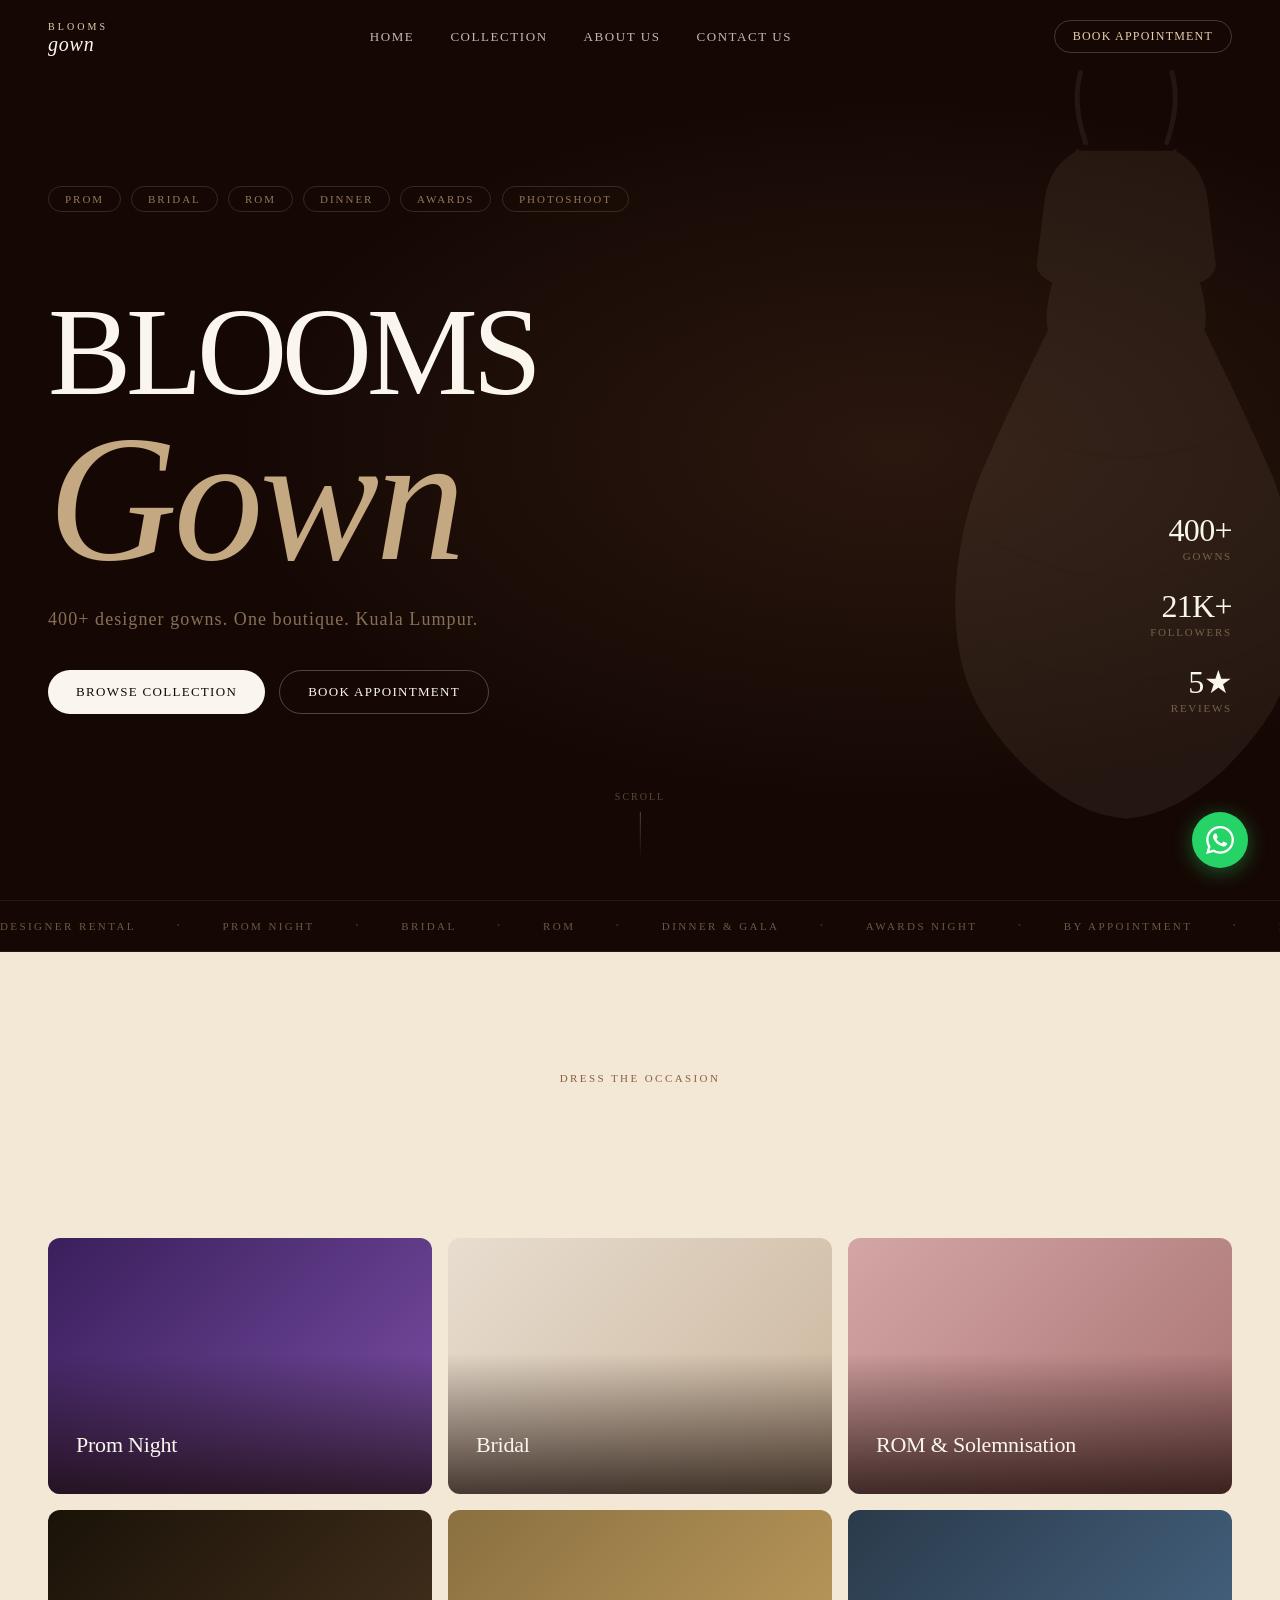
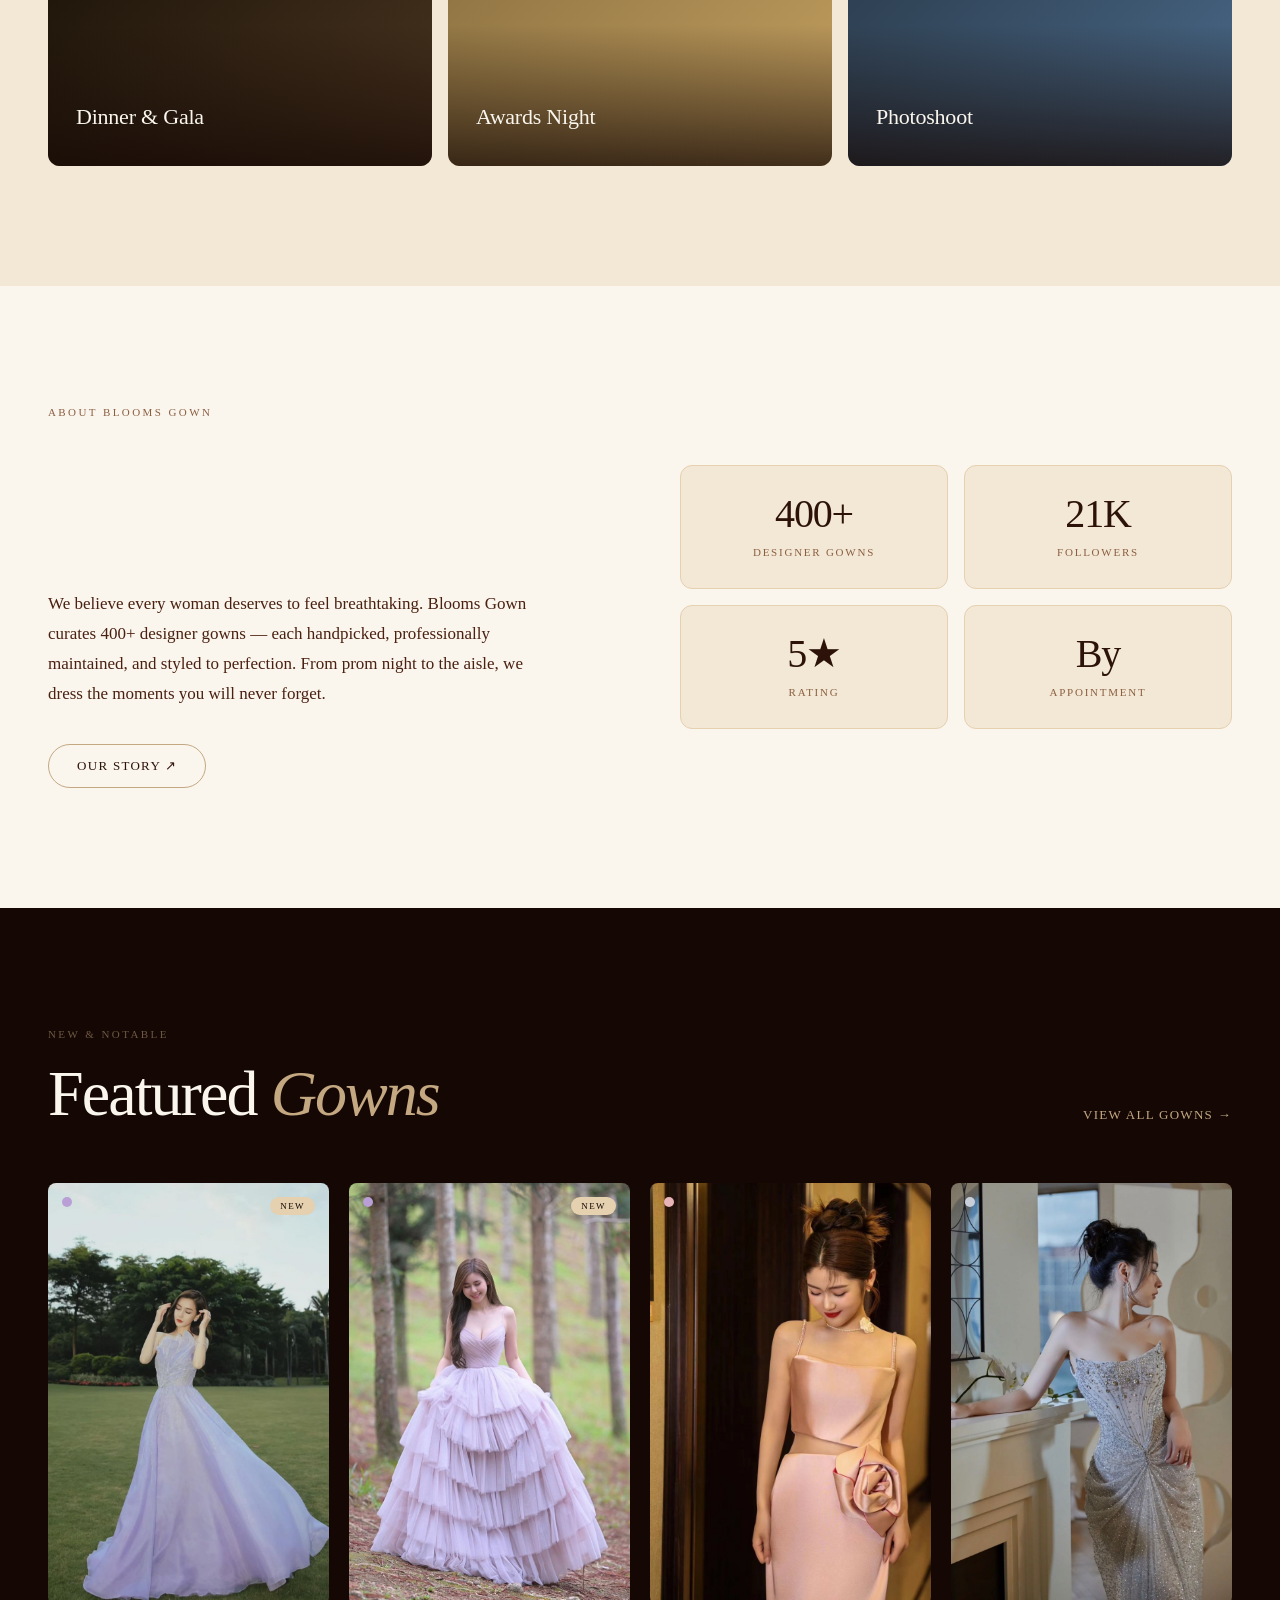
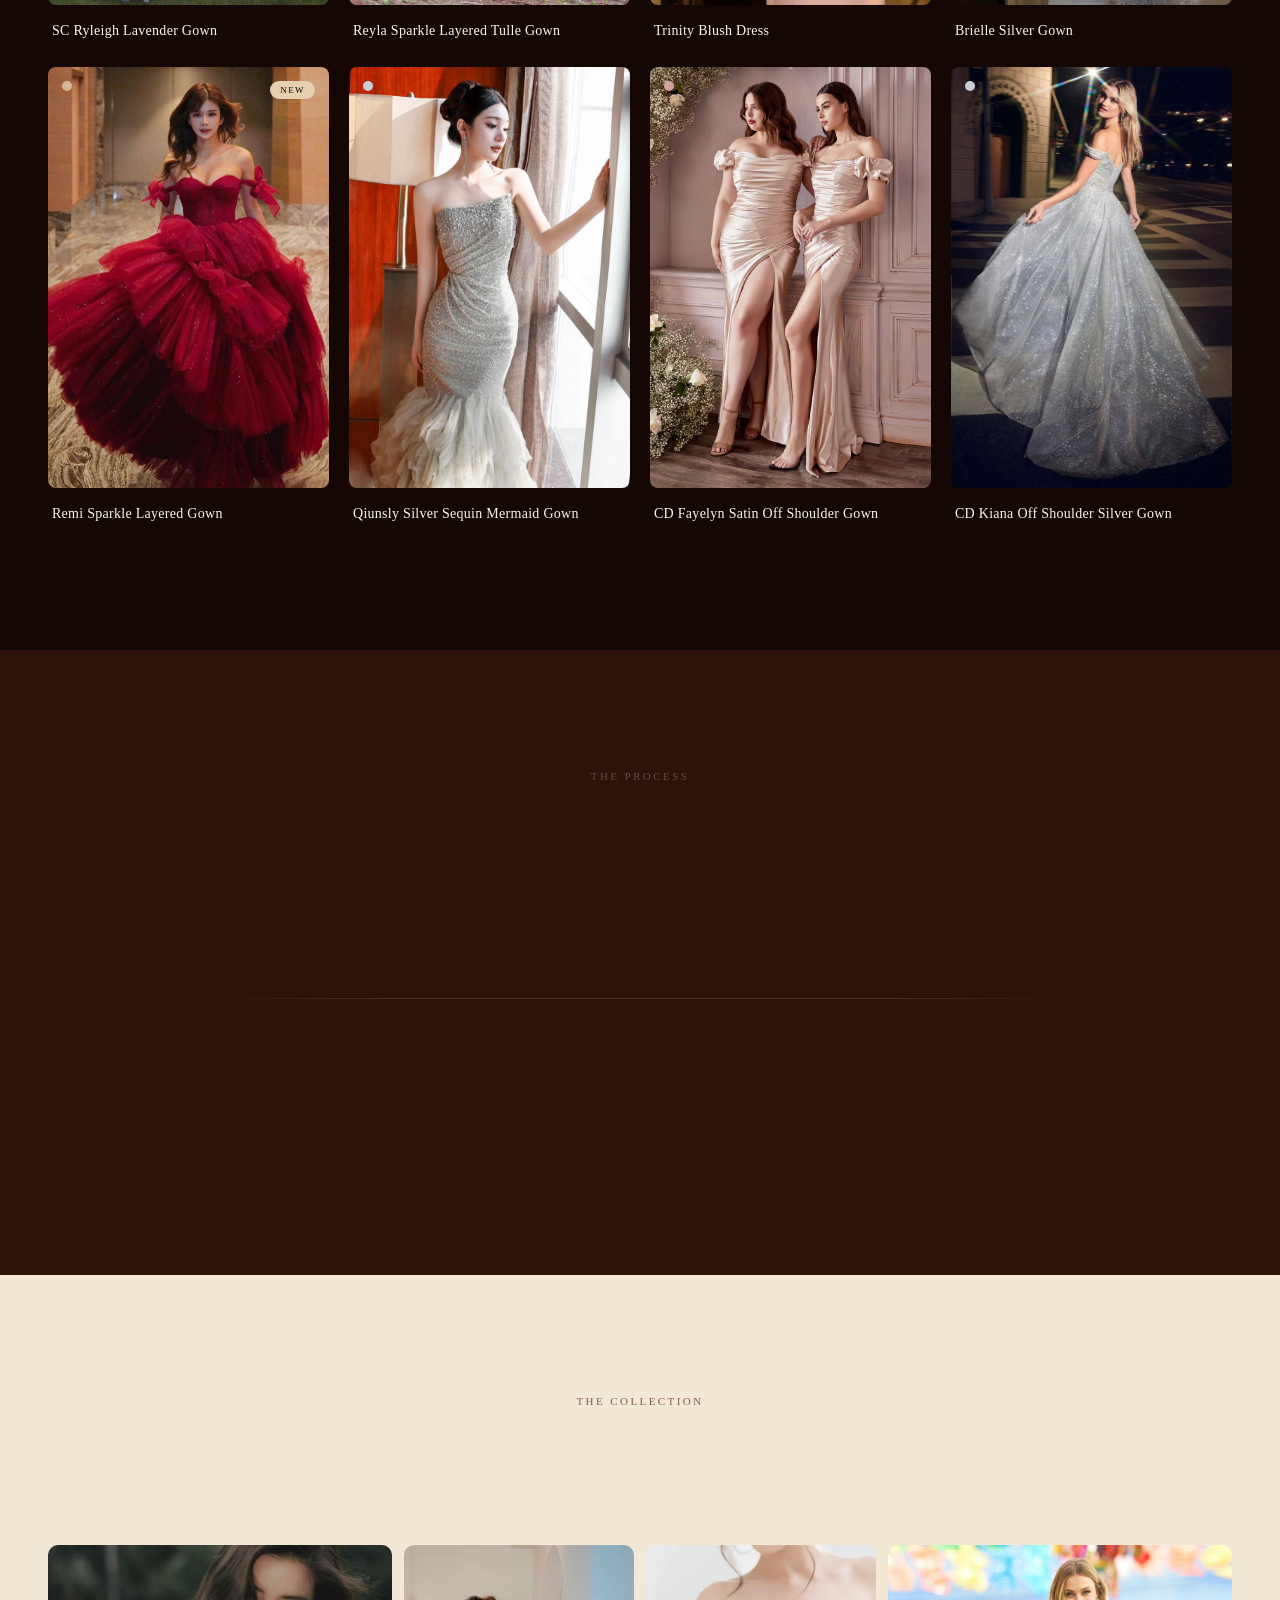
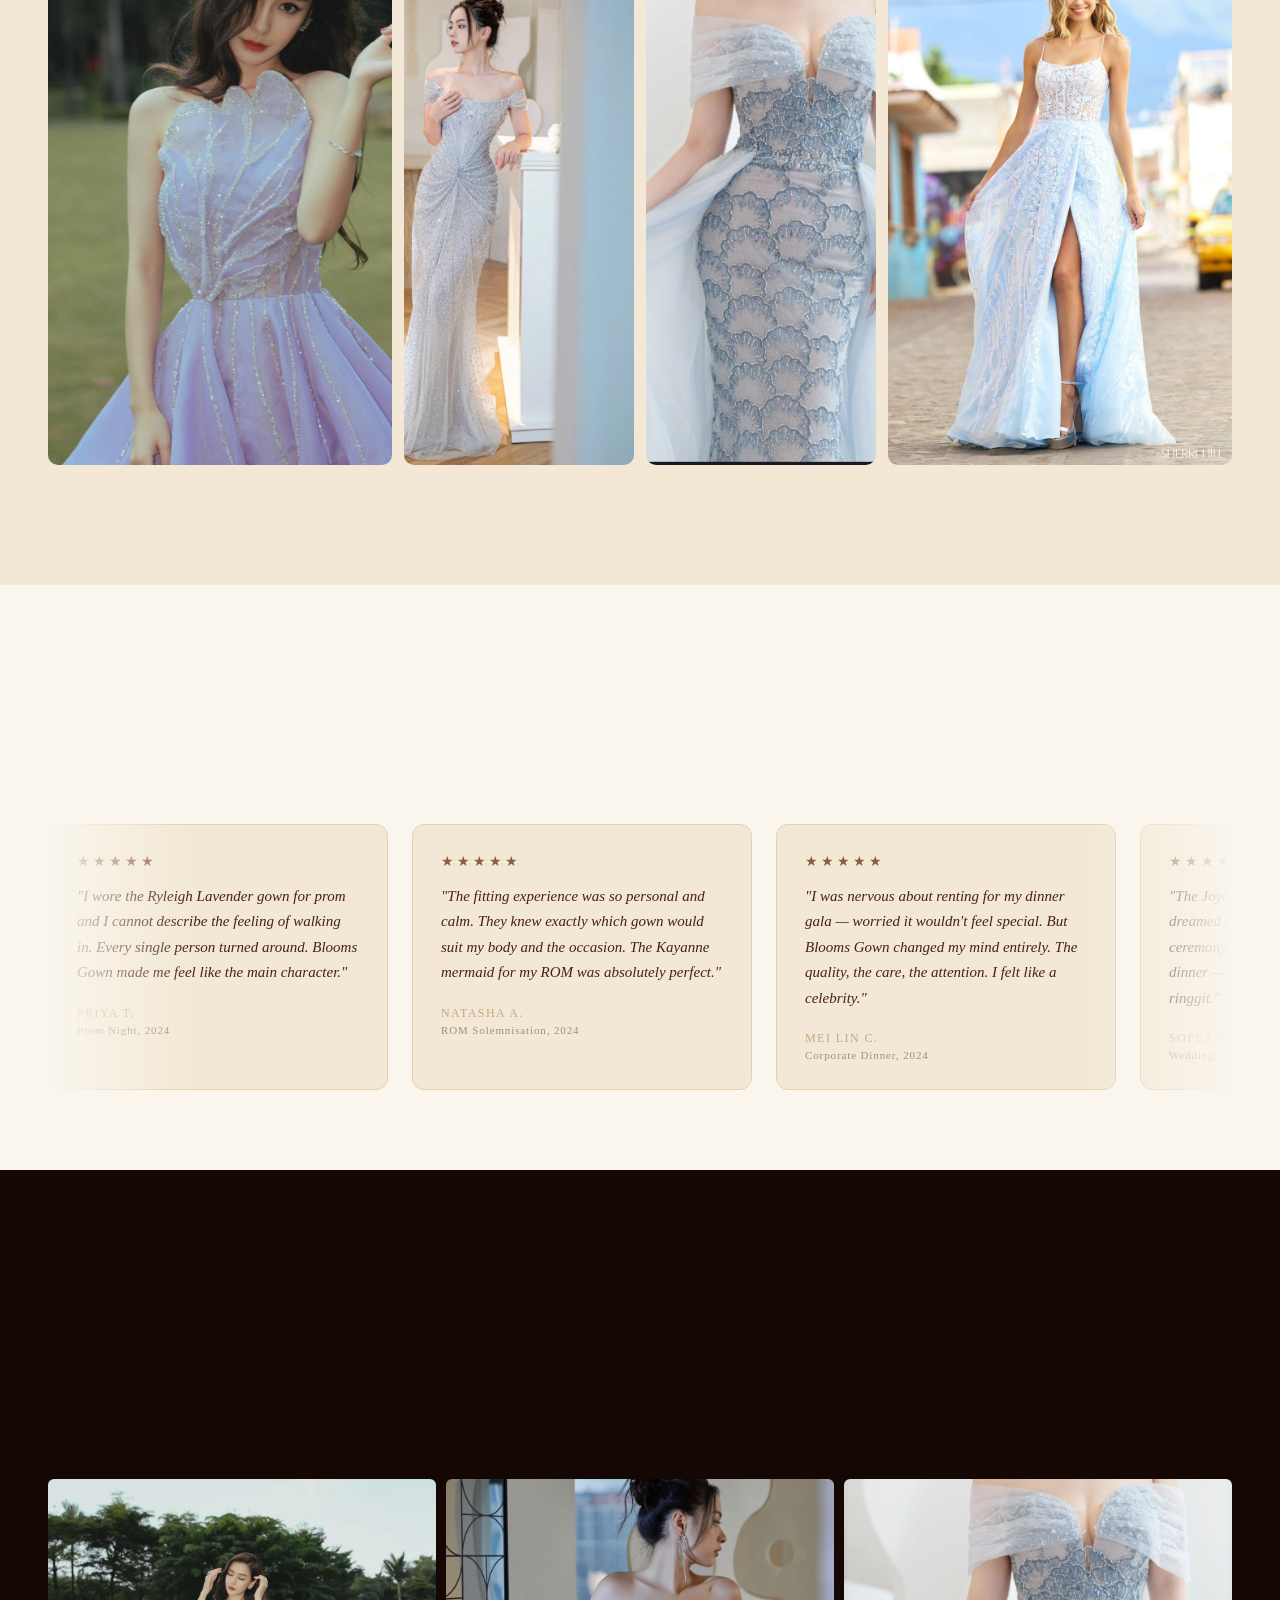
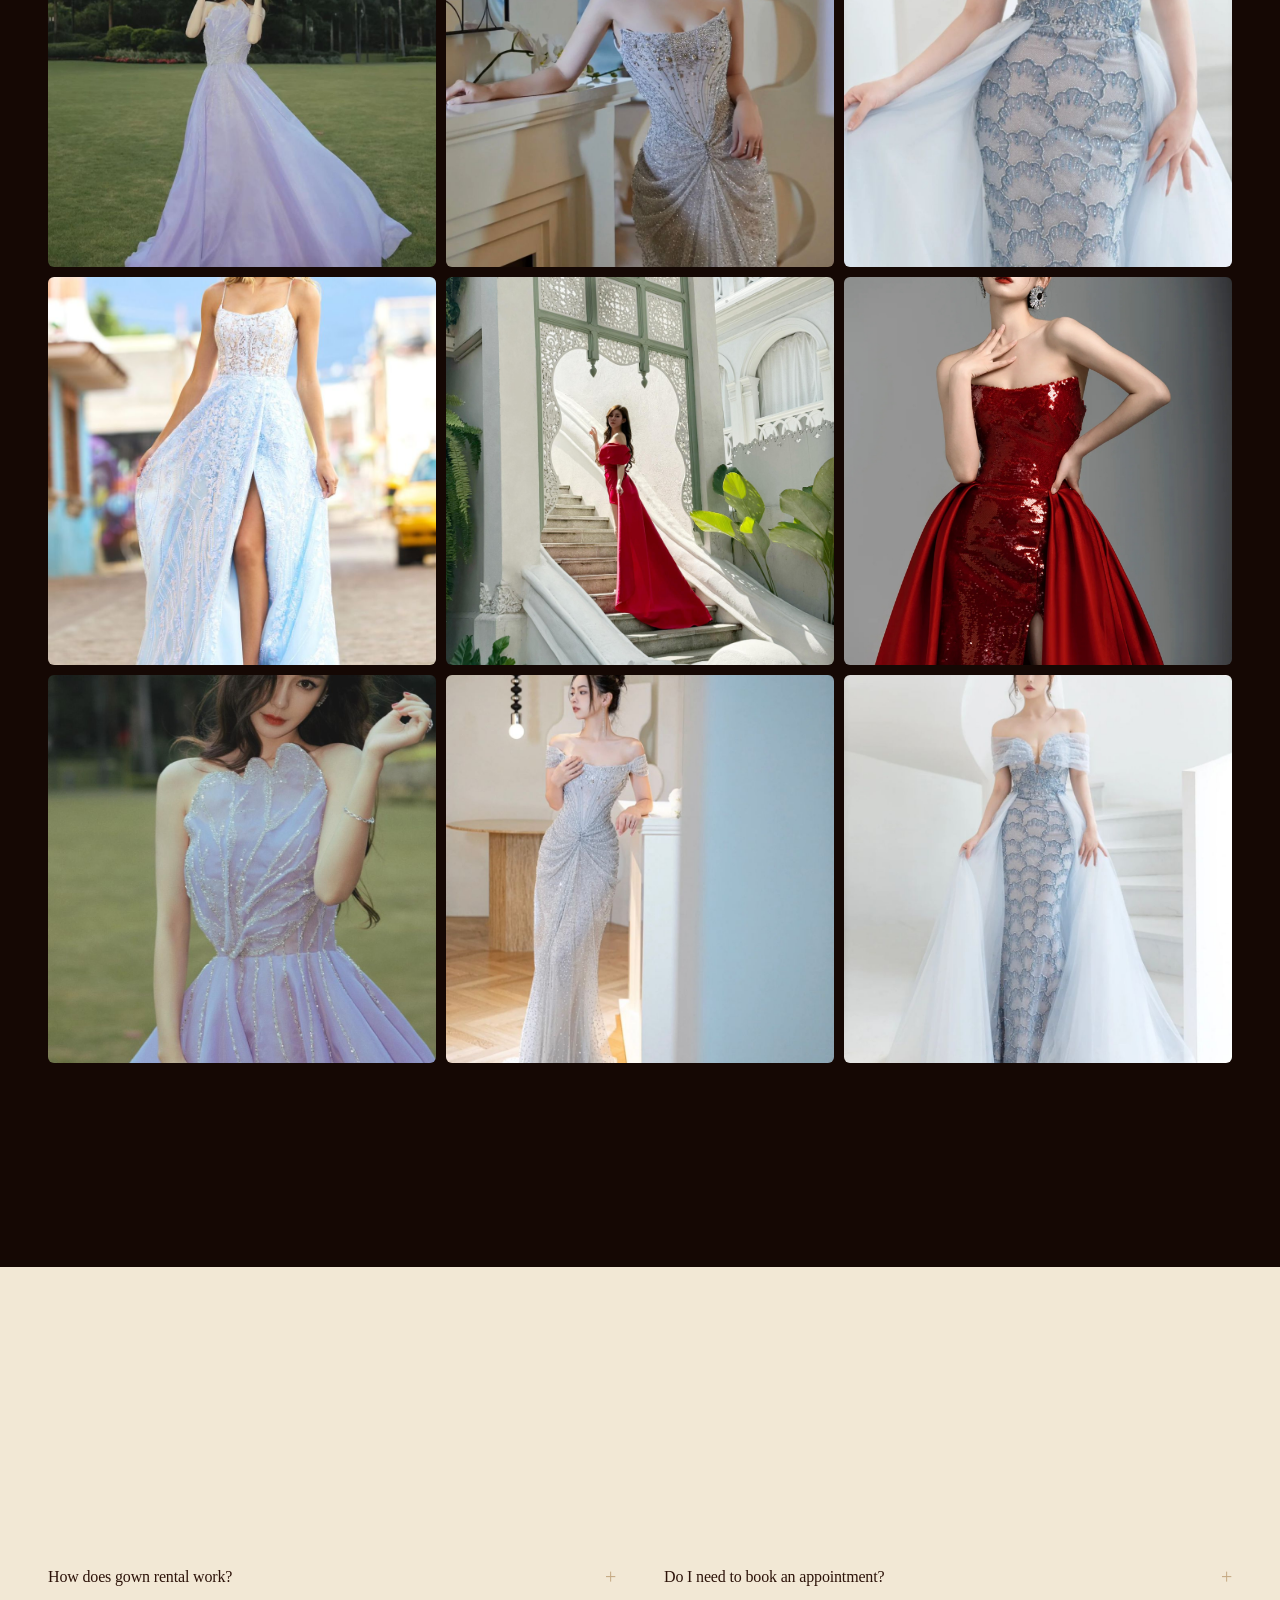
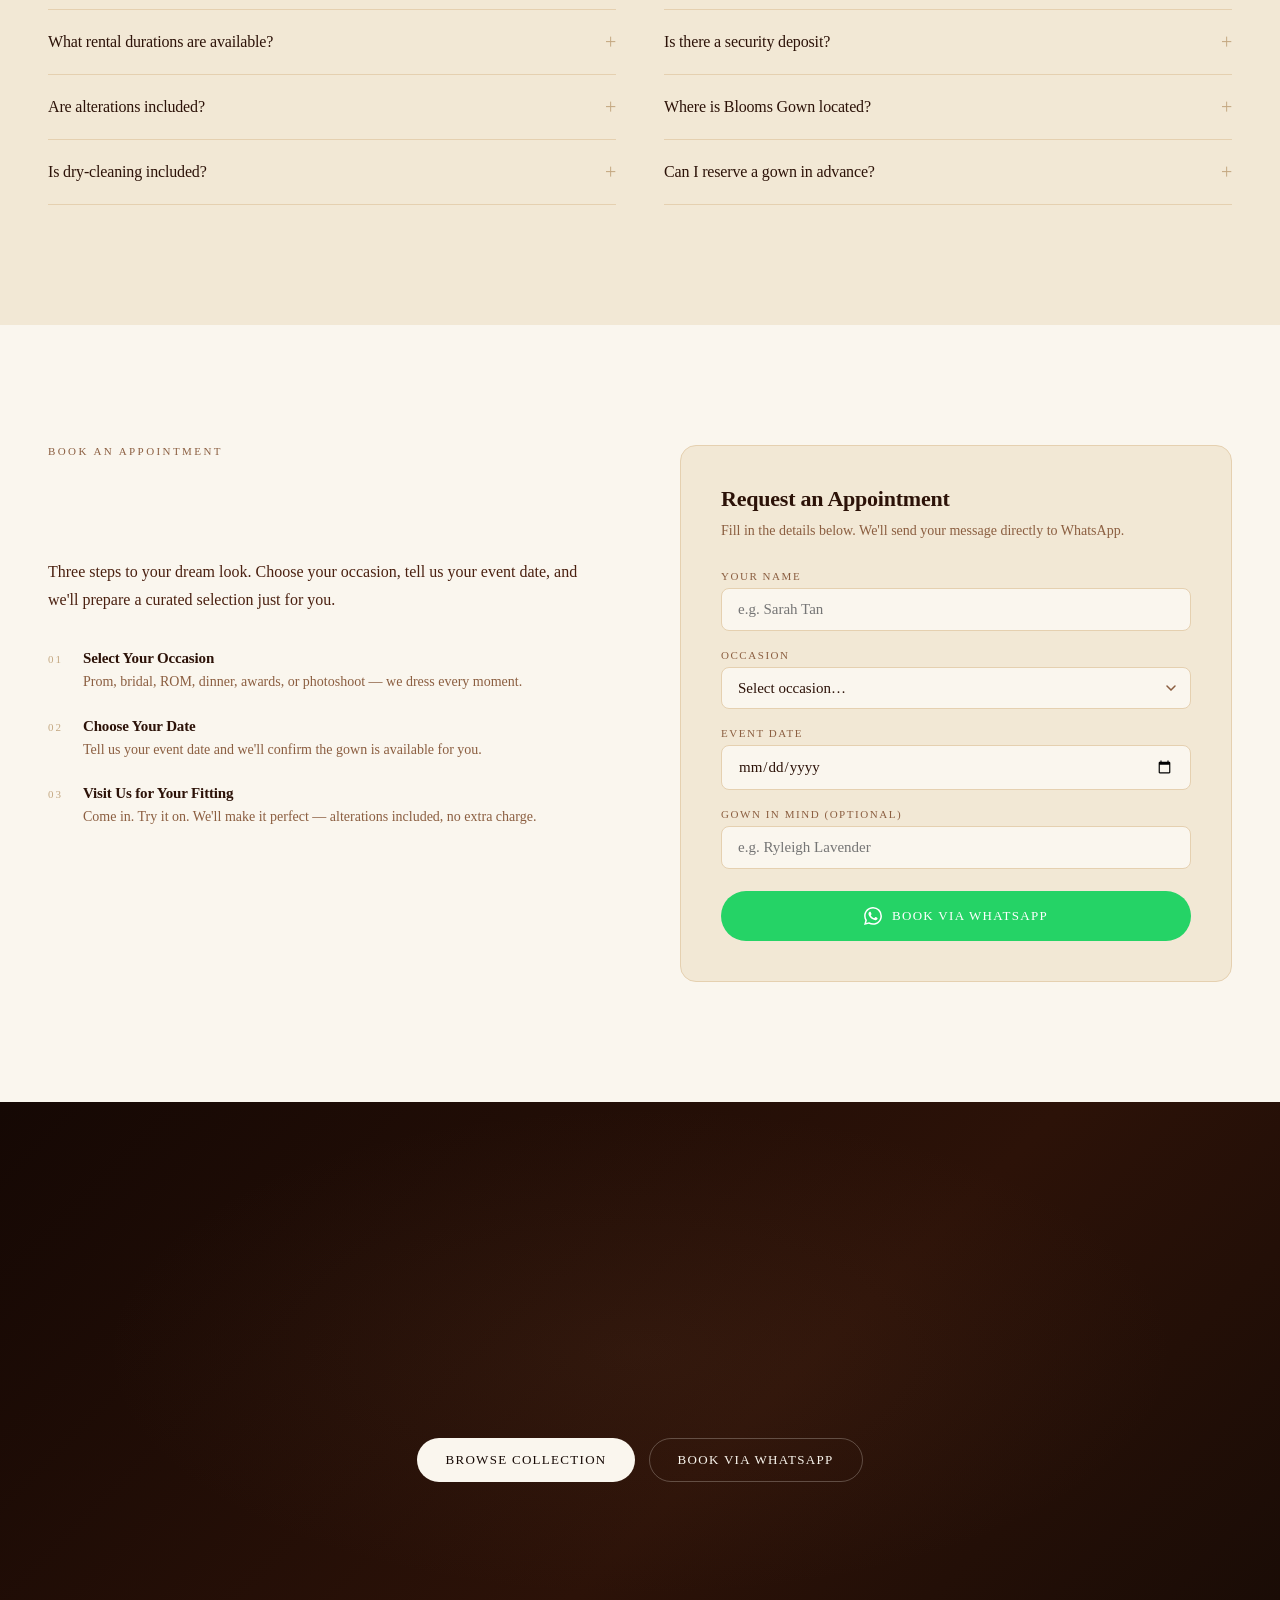
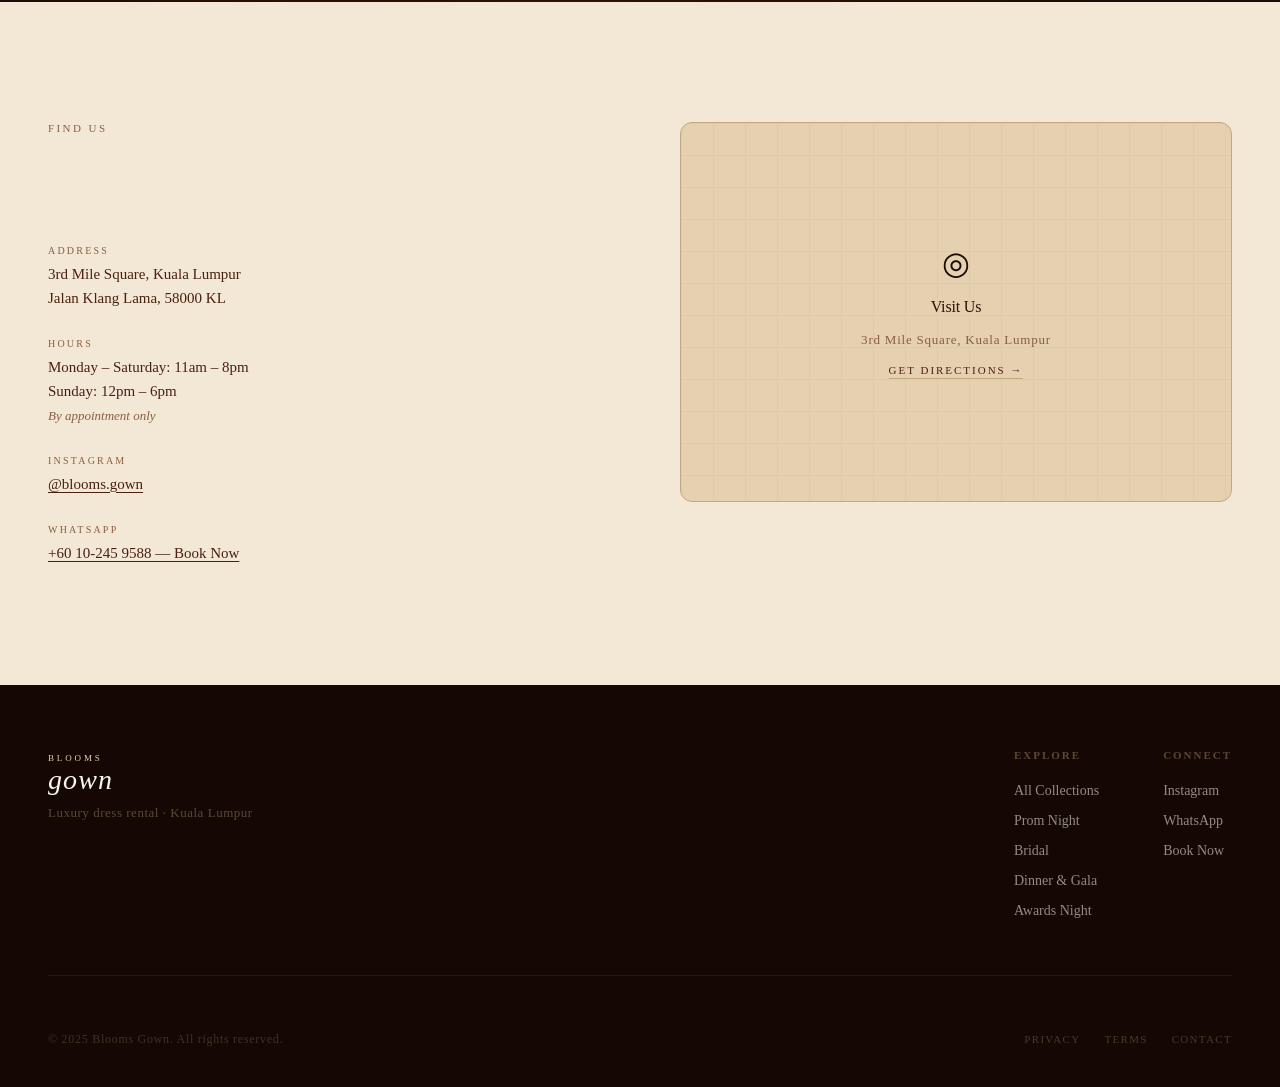
==== commit acbcf9e6: "feat: video hero, SVG gown, Instagram grid, FAQ, booking form, nav fix - Hero: replaced CSS gradient" ====
--- a/index.html
+++ b/index.html
@@ -110,19 +110,50 @@
     /* ═══════ HERO ═══════ */
     .hero {
       min-height: 100svh;
-      background: linear-gradient(165deg, #1e0d06 0%, #150804 40%, #0e0502 100%);
+      background: #150804;
       display: flex; flex-direction: column; justify-content: center;
       padding: 0 48px;
       position: relative; overflow: hidden;
     }
+    .hero-video {
+      position: absolute; inset: 0; width: 100%; height: 100%;
+      object-fit: cover; object-position: center;
+      opacity: 0.38; z-index: 0; pointer-events: none;
+    }
     .hero::before {
-      content: ''; position: absolute; inset: 0;
-      background: radial-gradient(ellipse 80% 60% at 70% 50%, rgba(139,94,64,0.12) 0%, transparent 65%),
-                  radial-gradient(ellipse 40% 80% at 20% 80%, rgba(196,168,130,0.06) 0%, transparent 60%);
+      content: ''; position: absolute; inset: 0; z-index: 1;
+      background: radial-gradient(ellipse 80% 60% at 70% 50%, rgba(139,94,64,0.18) 0%, transparent 65%),
+                  linear-gradient(to bottom, rgba(21,8,4,0.55) 0%, rgba(21,8,4,0.3) 50%, rgba(21,8,4,0.7) 100%);
       pointer-events: none;
     }
 
-    .hero-pills { display: flex; gap: 10px; flex-wrap: wrap; margin-bottom: 40px; position: relative; }
+    /* ═══════ SVG GOWN SILHOUETTE ═══════ */
+    .hero-gown-wrap {
+      position: absolute; right: -2vw; bottom: 0; z-index: 1;
+      width: clamp(260px, 28vw, 480px);
+      height: 100%;
+      display: flex; align-items: flex-end; justify-content: flex-end;
+      perspective: 900px;
+      pointer-events: none;
+    }
+    .hero-gown-svg {
+      width: 100%;
+      opacity: 0.07;
+      animation: gownFloat 7s ease-in-out infinite, gownRotate 12s ease-in-out infinite;
+      transform-origin: center bottom;
+      filter: blur(0.5px);
+    }
+    @keyframes gownFloat {
+      0%, 100% { transform: translateY(0) rotateY(0deg); }
+      33%       { transform: translateY(-18px) rotateY(4deg); }
+      66%       { transform: translateY(-8px) rotateY(-3deg); }
+    }
+    @keyframes gownRotate {
+      0%, 100% { transform: rotateY(0deg); }
+      50%       { transform: rotateY(8deg); }
+    }
+
+    .hero-pills { display: flex; gap: 10px; flex-wrap: wrap; margin-bottom: 40px; position: relative; z-index: 2; }
     .hero-pill {
       font-size: 11px; letter-spacing: 0.18em; text-transform: uppercase;
       color: rgba(196,168,130,0.7); border: 1px solid rgba(196,168,130,0.2);
@@ -138,7 +169,7 @@
     .hero-pill:nth-child(6){animation-delay:0.40s}
     @keyframes pillIn { to { opacity: 1; transform: translateY(0); } }
 
-    .hero-main { display: grid; grid-template-columns: 1fr auto; align-items: end; gap: 48px; }
+    .hero-main { display: grid; grid-template-columns: 1fr auto; align-items: end; gap: 48px; position: relative; z-index: 2; }
 
     .hero-title .line { overflow: hidden; display: block; }
     .hero-title .line-inner { display: block; transform: translateY(110%); animation: lineReveal 1s var(--ease-snap) forwards; }
@@ -176,7 +207,7 @@
     .hero-stat .stat-num { display: block; font-size: 32px; color: var(--ivory); letter-spacing: -0.02em; line-height: 1; }
     .hero-stat .stat-label { display: block; font-size: 11px; letter-spacing: 0.16em; text-transform: uppercase; color: rgba(196,168,130,0.5); margin-top: 4px; }
 
-    .hero-scroll { position: absolute; bottom: 40px; left: 50%; transform: translateX(-50%); display: flex; flex-direction: column; align-items: center; gap: 10px; opacity: 0; animation: fadeIn 1s var(--ease-snap) 1.4s forwards; }
+    .hero-scroll { position: absolute; bottom: 40px; left: 50%; transform: translateX(-50%); display: flex; flex-direction: column; align-items: center; gap: 10px; opacity: 0; animation: fadeIn 1s var(--ease-snap) 1.4s forwards; z-index: 2; }
     .hero-scroll span { font-size: 10px; letter-spacing: 0.2em; text-transform: uppercase; color: rgba(196,168,130,0.4); }
     .hero-scroll-line { width: 1px; height: 48px; background: linear-gradient(to bottom, rgba(196,168,130,0.4), transparent); animation: scrollPulse 2s ease-in-out infinite; }
     @keyframes scrollPulse { 0%,100%{opacity:.4;transform:scaleY(1)} 50%{opacity:1;transform:scaleY(0.6)} }
@@ -357,6 +388,88 @@
     .wa-float:hover { transform: scale(1.1) translateY(-2px); box-shadow: 0 8px 28px rgba(37,211,102,0.5); }
     .wa-float svg { width: 28px; height: 28px; fill: white; }
 
+    /* ═══════ INSTAGRAM FEED ═══════ */
+    .insta-section { background: var(--dark); }
+    .insta-header { text-align: center; margin-bottom: 56px; }
+    .insta-header .section-title { color: var(--ivory); }
+    .insta-header .eyebrow { color: rgba(196,168,130,0.5); }
+    .insta-sub { font-size: 16px; color: rgba(196,168,130,0.5); letter-spacing: 0.04em; margin-top: 12px; }
+    .insta-grid {
+      display: grid;
+      grid-template-columns: repeat(3, 1fr);
+      gap: 10px;
+    }
+    .insta-tile {
+      position: relative;
+      aspect-ratio: 1/1;
+      overflow: hidden;
+      border-radius: 6px;
+      background: var(--sub);
+    }
+    .insta-tile img { width: 100%; height: 100%; object-fit: cover; transition: transform 0.5s var(--ease-smooth); }
+    .insta-tile:hover img { transform: scale(1.06); }
+    .insta-overlay {
+      position: absolute; inset: 0;
+      background: rgba(21,8,4,0.5);
+      display: flex; align-items: center; justify-content: center;
+      opacity: 0; transition: opacity 0.3s var(--ease-smooth);
+    }
+    .insta-tile:hover .insta-overlay { opacity: 1; }
+    .insta-follow { text-align: center; margin-top: 40px; }
+
+    /* ═══════ FAQ ═══════ */
+    .faq-section { background: var(--cream); }
+    .faq-header { text-align: center; margin-bottom: 56px; }
+    .faq-grid { display: grid; grid-template-columns: 1fr 1fr; gap: 0 48px; align-items: start; }
+    .faq-item { border-bottom: 1px solid var(--sand); }
+    .faq-trigger {
+      width: 100%; text-align: left; padding: 22px 0;
+      font-family: var(--font); font-size: 16px; color: var(--head); letter-spacing: -0.01em;
+      display: flex; justify-content: space-between; align-items: center; gap: 12px;
+      cursor: pointer; background: none; border: none;
+      transition: color 0.2s;
+    }
+    .faq-trigger:hover { color: var(--accent); }
+    .faq-trigger[aria-expanded="true"] { color: var(--accent); }
+    .faq-icon { font-size: 20px; flex-shrink: 0; transition: transform 0.3s var(--ease-snap); line-height: 1; color: var(--taupe); }
+    .faq-trigger[aria-expanded="true"] .faq-icon { transform: rotate(45deg); }
+    .faq-body { max-height: 0; overflow: hidden; transition: max-height 0.4s var(--ease-snap); }
+    .faq-body p { padding: 0 0 22px; font-size: 15px; line-height: 1.75; color: var(--sub); }
+
+    /* ═══════ BOOKING ═══════ */
+    .booking-section { background: var(--ivory); }
+    .booking-inner { display: grid; grid-template-columns: 1fr 1fr; gap: 80px; align-items: start; }
+    .booking-heading { font-size: clamp(32px,4vw,52px); font-weight: 400; color: var(--head); letter-spacing: -0.02em; line-height: 1.2; margin-bottom: 20px; }
+    .booking-heading em { font-style: italic; color: var(--accent); }
+    .booking-body { font-size: 16px; line-height: 1.75; color: var(--sub); margin-bottom: 36px; }
+    .booking-steps { display: flex; flex-direction: column; gap: 24px; }
+    .bstep { display: flex; gap: 20px; align-items: flex-start; }
+    .bstep-num { font-size: 11px; letter-spacing: 0.18em; color: var(--taupe); padding-top: 3px; flex-shrink: 0; }
+    .bstep-title { font-size: 15px; color: var(--head); letter-spacing: -0.01em; margin-bottom: 4px; }
+    .bstep-desc { font-size: 14px; color: var(--accent); line-height: 1.6; }
+    .booking-form-card { background: var(--cream); border: 1px solid var(--sand); border-radius: 16px; padding: 40px; }
+    .booking-form-title { font-size: 22px; color: var(--head); letter-spacing: -0.01em; margin-bottom: 8px; }
+    .booking-form-sub { font-size: 14px; color: var(--accent); margin-bottom: 28px; line-height: 1.6; }
+    .booking-form { display: flex; flex-direction: column; gap: 18px; }
+    .form-row { display: flex; flex-direction: column; gap: 6px; }
+    .form-label { font-size: 11px; letter-spacing: 0.14em; text-transform: uppercase; color: var(--accent); }
+    .form-input {
+      font-family: var(--font); font-size: 15px; color: var(--head);
+      background: var(--ivory); border: 1px solid var(--sand); border-radius: 8px;
+      padding: 12px 16px; outline: none; transition: border-color 0.2s;
+      -webkit-appearance: none; appearance: none;
+    }
+    .form-input:focus { border-color: var(--taupe); }
+    .form-select { cursor: pointer; background-image: url("data:image/svg+xml,%3Csvg xmlns='http://www.w3.org/2000/svg' width='10' height='6' viewBox='0 0 10 6'%3E%3Cpath d='M1 1l4 4 4-4' stroke='%238B5E40' stroke-width='1.5' fill='none' stroke-linecap='round'/%3E%3C/svg%3E"); background-repeat: no-repeat; background-position: right 14px center; padding-right: 38px; }
+    .booking-submit {
+      font-family: var(--font); font-size: 13px; letter-spacing: 0.1em; text-transform: uppercase;
+      display: flex; align-items: center; justify-content: center; gap: 10px;
+      background: #25D366; color: white;
+      padding: 16px 28px; border-radius: 100px; border: none; cursor: pointer;
+      transition: all 0.3s var(--ease-smooth); margin-top: 4px;
+    }
+    .booking-submit:hover { background: #1ebe5a; transform: translateY(-2px); box-shadow: 0 8px 24px rgba(37,211,102,0.35); }
+
     /* ═══════ RESPONSIVE ═══════ */
     @media (max-width: 1024px) {
       .product-grid { grid-template-columns: repeat(2,1fr); }
@@ -369,12 +482,13 @@
       :root { --nav-h: 60px; }
       .nav { padding: 0 20px; }
       .nav-links, .nav-wa { display: none; }
-      .nav-burger { display: flex; }
+      .nav-burger { display: flex; min-height: 44px; min-width: 44px; align-items: center; justify-content: center; }
       .hero { padding: 0 20px; }
       .hero-main { grid-template-columns: 1fr; }
       .hero-stats { display: none; }
-      .section { padding: 80px 20px; }
-      .section-sm { padding: 60px 20px; }
+      .hero-gown-wrap { right: -8vw; width: clamp(200px,55vw,300px); opacity: 0.5; }
+      .section { padding: 72px 20px; }
+      .section-sm { padding: 56px 20px; }
       .occasions-grid { grid-template-columns: repeat(2,1fr); }
       .about-grid { grid-template-columns: 1fr; gap: 40px; }
       .about-stats { grid-template-columns: repeat(2,1fr); }
@@ -388,13 +502,19 @@
       .hero-ctas { flex-direction: column; align-items: flex-start; }
       .cta-banner-btns { flex-direction: column; align-items: center; }
       .cta-banner { padding: 80px 20px; }
+      .insta-grid { grid-template-columns: repeat(3,1fr); gap: 6px; }
+      .faq-grid { grid-template-columns: 1fr; }
+      .booking-inner { grid-template-columns: 1fr; gap: 40px; }
+      .booking-form-card { padding: 24px; }
     }
     @media (max-width: 480px) {
-      .hero-t1, .hero-t2 { font-size: clamp(64px,18vw,80px); }
+      .hero-t1, .hero-t2 { font-size: clamp(60px,17vw,76px); }
       .occasions-grid { grid-template-columns: 1fr 1fr; gap: 10px; }
       .product-grid { grid-template-columns: repeat(2,1fr); gap: 10px; }
       .how-steps { grid-template-columns: 1fr; }
       .mosaic { grid-template-columns: 1fr; }
+      .insta-grid { grid-template-columns: repeat(3,1fr); gap: 4px; }
+      .hero-gown-wrap { display: none; }
     }
   </style>
 </head>
@@ -407,10 +527,10 @@
       <span class="logo-gown">gown</span>
     </a>
     <ul class="nav-links">
-      <li><a href="collections.html">Collections</a></li>
-      <li><a href="collections.html?occasion=prom">Prom</a></li>
-      <li><a href="collections.html?occasion=bridal">Bridal</a></li>
-      <li><a href="collections.html?occasion=dinner">Dinner</a></li>
+      <li><a href="index.html">Home</a></li>
+      <li><a href="collections.html">Collection</a></li>
+      <li><a href="index.html#about">About Us</a></li>
+      <li><a href="index.html#contact">Contact Us</a></li>
     </ul>
     <div class="nav-actions">
       <a href="https://wa.link/bloomsgown" target="_blank" rel="noopener" class="nav-wa">Book Appointment</a>
@@ -423,12 +543,10 @@
   <!-- DRAWER -->
   <div class="drawer" id="drawer" role="dialog" aria-label="Navigation menu">
     <nav>
-      <a href="collections.html">Collections</a>
-      <a href="collections.html?occasion=prom">Prom Night</a>
-      <a href="collections.html?occasion=bridal">Bridal</a>
-      <a href="collections.html?occasion=dinner">Dinner &amp; Gala</a>
-      <a href="collections.html?occasion=awards">Awards Night</a>
-      <a href="https://wa.link/bloomsgown" target="_blank" rel="noopener">Book Appointment ↗</a>
+      <a href="index.html">Home</a>
+      <a href="collections.html">Collection</a>
+      <a href="index.html#about">About Us</a>
+      <a href="index.html#contact">Contact Us</a>
     </nav>
     <p class="drawer-footer">Blooms Gown · Kuala Lumpur</p>
   </div>
@@ -437,6 +555,31 @@
 
     <!-- HERO -->
     <section class="hero" aria-label="Hero">
+      <video class="hero-video" autoplay muted loop playsinline preload="auto" aria-hidden="true">
+        <source src="video/hero.mov" type="video/quicktime">
+        <source src="video/hero.mov" type="video/mp4">
+      </video>
+      <div class="hero-gown-wrap" aria-hidden="true">
+        <svg class="hero-gown-svg" viewBox="0 0 220 520" xmlns="http://www.w3.org/2000/svg" fill="var(--sand)">
+          <!-- Bodice -->
+          <path d="M80,60 C70,65 62,75 60,90 L55,130 C55,135 60,140 70,143 L90,148 L130,148 L150,143 C160,140 165,135 165,130 L160,90 C158,75 150,65 140,60 Z"/>
+          <!-- Neckline V -->
+          <path d="M80,60 L110,95 L140,60" fill="none" stroke="var(--sand)" stroke-width="2" stroke-linecap="round"/>
+          <!-- Straps -->
+          <path d="M85,55 C80,40 78,25 82,12" fill="none" stroke="var(--sand)" stroke-width="3" stroke-linecap="round"/>
+          <path d="M135,55 C140,40 142,25 138,12" fill="none" stroke="var(--sand)" stroke-width="3" stroke-linecap="round"/>
+          <!-- Waist transition -->
+          <path d="M65,140 C62,150 60,162 62,170 L68,175 L152,175 L158,170 C160,162 158,150 155,140"/>
+          <!-- Skirt ballgown flare -->
+          <path d="M62,170 C55,185 42,210 20,260 C5,300 2,340 8,370 C14,400 30,420 50,440 C70,458 88,468 110,470 C132,468 150,458 170,440 C190,420 206,400 212,370 C218,340 215,300 200,260 C178,210 165,185 158,170"/>
+          <!-- Skirt layering lines -->
+          <path d="M42,230 C70,245 90,248 110,248 C130,248 150,245 178,230" fill="none" stroke="rgba(196,168,130,0.4)" stroke-width="1.5"/>
+          <path d="M28,300 C60,318 85,322 110,322 C135,322 160,318 192,300" fill="none" stroke="rgba(196,168,130,0.4)" stroke-width="1.5"/>
+          <path d="M18,360 C55,380 82,385 110,385 C138,385 165,380 202,360" fill="none" stroke="rgba(196,168,130,0.4)" stroke-width="1.5"/>
+          <!-- Waist bow accent -->
+          <ellipse cx="110" cy="172" rx="18" ry="5" opacity="0.6"/>
+        </svg>
+      </div>
       <div class="hero-pills">
         <span class="hero-pill">Prom</span>
         <span class="hero-pill">Bridal</span>
@@ -539,7 +682,7 @@
     </section>
 
     <!-- ABOUT -->
-    <section class="section" aria-labelledby="about-heading">
+    <section class="section" id="about" aria-labelledby="about-heading">
       <div class="about-grid">
         <div>
           <span class="eyebrow fade-up">About Blooms Gown</span>
@@ -714,6 +857,195 @@
       </div>
     </section>
 
+    <!-- INSTAGRAM FEED -->
+    <section class="section insta-section" aria-labelledby="insta-heading">
+      <div class="insta-header">
+        <span class="eyebrow fade-up">@blooms.gown</span>
+        <h2 class="section-title reveal" id="insta-heading">Follow our <em>story.</em></h2>
+        <p class="insta-sub fade-up">Real moments. Real gowns. Real women.</p>
+      </div>
+      <div class="insta-grid">
+        <a href="https://instagram.com/blooms.gown" target="_blank" rel="noopener" class="insta-tile fade-up" aria-label="Instagram post 1">
+          <img src="images/ryleigh-lavender-1.jpg" alt="Ryleigh Lavender gown" loading="lazy">
+          <div class="insta-overlay"><svg viewBox="0 0 24 24" fill="white" width="22" height="22"><path d="M12 2.163c3.204 0 3.584.012 4.85.07 3.252.148 4.771 1.691 4.919 4.919.058 1.265.069 1.645.069 4.849 0 3.205-.012 3.584-.069 4.849-.149 3.225-1.664 4.771-4.919 4.919-1.266.058-1.644.07-4.85.07-3.204 0-3.584-.012-4.849-.07-3.26-.149-4.771-1.699-4.919-4.92-.058-1.265-.07-1.644-.07-4.849 0-3.204.013-3.583.07-4.849.149-3.227 1.664-4.771 4.919-4.919 1.266-.057 1.645-.069 4.849-.069zm0-2.163c-3.259 0-3.667.014-4.947.072-4.358.2-6.78 2.618-6.98 6.98-.059 1.281-.073 1.689-.073 4.948 0 3.259.014 3.668.072 4.948.2 4.358 2.618 6.78 6.98 6.98 1.281.058 1.689.072 4.948.072 3.259 0 3.668-.014 4.948-.072 4.354-.2 6.782-2.618 6.979-6.98.059-1.28.073-1.689.073-4.948 0-3.259-.014-3.667-.072-4.947-.196-4.354-2.617-6.78-6.979-6.98-1.281-.059-1.69-.073-4.949-.073zm0 5.838c-3.403 0-6.162 2.759-6.162 6.162s2.759 6.163 6.162 6.163 6.162-2.759 6.162-6.163c0-3.403-2.759-6.162-6.162-6.162zm0 10.162c-2.209 0-4-1.79-4-4 0-2.209 1.791-4 4-4s4 1.791 4 4c0 2.21-1.791 4-4 4zm6.406-11.845c-.796 0-1.441.645-1.441 1.44s.645 1.44 1.441 1.44c.795 0 1.439-.645 1.439-1.44s-.644-1.44-1.439-1.44z"/></svg></div>
+        </a>
+        <a href="https://instagram.com/blooms.gown" target="_blank" rel="noopener" class="insta-tile fade-up" style="transition-delay:.05s" aria-label="Instagram post 2">
+          <img src="images/brielle-silver-1.jpg" alt="Brielle Silver gown" loading="lazy">
+          <div class="insta-overlay"><svg viewBox="0 0 24 24" fill="white" width="22" height="22"><path d="M12 2.163c3.204 0 3.584.012 4.85.07 3.252.148 4.771 1.691 4.919 4.919.058 1.265.069 1.645.069 4.849 0 3.205-.012 3.584-.069 4.849-.149 3.225-1.664 4.771-4.919 4.919-1.266.058-1.644.07-4.85.07-3.204 0-3.584-.012-4.849-.07-3.26-.149-4.771-1.699-4.919-4.92-.058-1.265-.07-1.644-.07-4.849 0-3.204.013-3.583.07-4.849.149-3.227 1.664-4.771 4.919-4.919 1.266-.057 1.645-.069 4.849-.069zm0-2.163c-3.259 0-3.667.014-4.947.072-4.358.2-6.78 2.618-6.98 6.98-.059 1.281-.073 1.689-.073 4.948 0 3.259.014 3.668.072 4.948.2 4.358 2.618 6.78 6.98 6.98 1.281.058 1.689.072 4.948.072 3.259 0 3.668-.014 4.948-.072 4.354-.2 6.782-2.618 6.979-6.98.059-1.28.073-1.689.073-4.948 0-3.259-.014-3.667-.072-4.947-.196-4.354-2.617-6.78-6.979-6.98-1.281-.059-1.69-.073-4.949-.073zm0 5.838c-3.403 0-6.162 2.759-6.162 6.162s2.759 6.163 6.162 6.163 6.162-2.759 6.162-6.163c0-3.403-2.759-6.162-6.162-6.162zm0 10.162c-2.209 0-4-1.79-4-4 0-2.209 1.791-4 4-4s4 1.791 4 4c0 2.21-1.791 4-4 4zm6.406-11.845c-.796 0-1.441.645-1.441 1.44s.645 1.44 1.441 1.44c.795 0 1.439-.645 1.439-1.44s-.644-1.44-1.439-1.44z"/></svg></div>
+        </a>
+        <a href="https://instagram.com/blooms.gown" target="_blank" rel="noopener" class="insta-tile fade-up" style="transition-delay:.10s" aria-label="Instagram post 3">
+          <img src="images/kayanne-mermaid-1.jpg" alt="Kayanne Seashell gown" loading="lazy">
+          <div class="insta-overlay"><svg viewBox="0 0 24 24" fill="white" width="22" height="22"><path d="M12 2.163c3.204 0 3.584.012 4.85.07 3.252.148 4.771 1.691 4.919 4.919.058 1.265.069 1.645.069 4.849 0 3.205-.012 3.584-.069 4.849-.149 3.225-1.664 4.771-4.919 4.919-1.266.058-1.644.07-4.85.07-3.204 0-3.584-.012-4.849-.07-3.26-.149-4.771-1.699-4.919-4.92-.058-1.265-.07-1.644-.07-4.849 0-3.204.013-3.583.07-4.849.149-3.227 1.664-4.771 4.919-4.919 1.266-.057 1.645-.069 4.849-.069zm0-2.163c-3.259 0-3.667.014-4.947.072-4.358.2-6.78 2.618-6.98 6.98-.059 1.281-.073 1.689-.073 4.948 0 3.259.014 3.668.072 4.948.2 4.358 2.618 6.78 6.98 6.98 1.281.058 1.689.072 4.948.072 3.259 0 3.668-.014 4.948-.072 4.354-.2 6.782-2.618 6.979-6.98.059-1.28.073-1.689.073-4.948 0-3.259-.014-3.667-.072-4.947-.196-4.354-2.617-6.78-6.979-6.98-1.281-.059-1.69-.073-4.949-.073zm0 5.838c-3.403 0-6.162 2.759-6.162 6.162s2.759 6.163 6.162 6.163 6.162-2.759 6.162-6.163c0-3.403-2.759-6.162-6.162-6.162zm0 10.162c-2.209 0-4-1.79-4-4 0-2.209 1.791-4 4-4s4 1.791 4 4c0 2.21-1.791 4-4 4zm6.406-11.845c-.796 0-1.441.645-1.441 1.44s.645 1.44 1.441 1.44c.795 0 1.439-.645 1.439-1.44s-.644-1.44-1.439-1.44z"/></svg></div>
+        </a>
+        <a href="https://instagram.com/blooms.gown" target="_blank" rel="noopener" class="insta-tile fade-up" style="transition-delay:.15s" aria-label="Instagram post 4">
+          <img src="images/luna-slit-1.jpg" alt="Luna Embellished gown" loading="lazy">
+          <div class="insta-overlay"><svg viewBox="0 0 24 24" fill="white" width="22" height="22"><path d="M12 2.163c3.204 0 3.584.012 4.85.07 3.252.148 4.771 1.691 4.919 4.919.058 1.265.069 1.645.069 4.849 0 3.205-.012 3.584-.069 4.849-.149 3.225-1.664 4.771-4.919 4.919-1.266.058-1.644.07-4.85.07-3.204 0-3.584-.012-4.849-.07-3.26-.149-4.771-1.699-4.919-4.92-.058-1.265-.07-1.644-.07-4.849 0-3.204.013-3.583.07-4.849.149-3.227 1.664-4.771 4.919-4.919 1.266-.057 1.645-.069 4.849-.069zm0-2.163c-3.259 0-3.667.014-4.947.072-4.358.2-6.78 2.618-6.98 6.98-.059 1.281-.073 1.689-.073 4.948 0 3.259.014 3.668.072 4.948.2 4.358 2.618 6.78 6.98 6.98 1.281.058 1.689.072 4.948.072 3.259 0 3.668-.014 4.948-.072 4.354-.2 6.782-2.618 6.979-6.98.059-1.28.073-1.689.073-4.948 0-3.259-.014-3.667-.072-4.947-.196-4.354-2.617-6.78-6.979-6.98-1.281-.059-1.69-.073-4.949-.073zm0 5.838c-3.403 0-6.162 2.759-6.162 6.162s2.759 6.163 6.162 6.163 6.162-2.759 6.162-6.163c0-3.403-2.759-6.162-6.162-6.162zm0 10.162c-2.209 0-4-1.79-4-4 0-2.209 1.791-4 4-4s4 1.791 4 4c0 2.21-1.791 4-4 4zm6.406-11.845c-.796 0-1.441.645-1.441 1.44s.645 1.44 1.441 1.44c.795 0 1.439-.645 1.439-1.44s-.644-1.44-1.439-1.44z"/></svg></div>
+        </a>
+        <a href="https://instagram.com/blooms.gown" target="_blank" rel="noopener" class="insta-tile fade-up" style="transition-delay:.20s" aria-label="Instagram post 5">
+          <img src="images/azra-red-1.jpg" alt="Azra Red gown" loading="lazy">
+          <div class="insta-overlay"><svg viewBox="0 0 24 24" fill="white" width="22" height="22"><path d="M12 2.163c3.204 0 3.584.012 4.85.07 3.252.148 4.771 1.691 4.919 4.919.058 1.265.069 1.645.069 4.849 0 3.205-.012 3.584-.069 4.849-.149 3.225-1.664 4.771-4.919 4.919-1.266.058-1.644.07-4.85.07-3.204 0-3.584-.012-4.849-.07-3.26-.149-4.771-1.699-4.919-4.92-.058-1.265-.07-1.644-.07-4.849 0-3.204.013-3.583.07-4.849.149-3.227 1.664-4.771 4.919-4.919 1.266-.057 1.645-.069 4.849-.069zm0-2.163c-3.259 0-3.667.014-4.947.072-4.358.2-6.78 2.618-6.98 6.98-.059 1.281-.073 1.689-.073 4.948 0 3.259.014 3.668.072 4.948.2 4.358 2.618 6.78 6.98 6.98 1.281.058 1.689.072 4.948.072 3.259 0 3.668-.014 4.948-.072 4.354-.2 6.782-2.618 6.979-6.98.059-1.28.073-1.689.073-4.948 0-3.259-.014-3.667-.072-4.947-.196-4.354-2.617-6.78-6.979-6.98-1.281-.059-1.69-.073-4.949-.073zm0 5.838c-3.403 0-6.162 2.759-6.162 6.162s2.759 6.163 6.162 6.163 6.162-2.759 6.162-6.163c0-3.403-2.759-6.162-6.162-6.162zm0 10.162c-2.209 0-4-1.79-4-4 0-2.209 1.791-4 4-4s4 1.791 4 4c0 2.21-1.791 4-4 4zm6.406-11.845c-.796 0-1.441.645-1.441 1.44s.645 1.44 1.441 1.44c.795 0 1.439-.645 1.439-1.44s-.644-1.44-1.439-1.44z"/></svg></div>
+        </a>
+        <a href="https://instagram.com/blooms.gown" target="_blank" rel="noopener" class="insta-tile fade-up" style="transition-delay:.25s" aria-label="Instagram post 6">
+          <img src="images/joyce-overskirt-1.jpg" alt="Joyce Overskirt gown" loading="lazy">
+          <div class="insta-overlay"><svg viewBox="0 0 24 24" fill="white" width="22" height="22"><path d="M12 2.163c3.204 0 3.584.012 4.85.07 3.252.148 4.771 1.691 4.919 4.919.058 1.265.069 1.645.069 4.849 0 3.205-.012 3.584-.069 4.849-.149 3.225-1.664 4.771-4.919 4.919-1.266.058-1.644.07-4.85.07-3.204 0-3.584-.012-4.849-.07-3.26-.149-4.771-1.699-4.919-4.92-.058-1.265-.07-1.644-.07-4.849 0-3.204.013-3.583.07-4.849.149-3.227 1.664-4.771 4.919-4.919 1.266-.057 1.645-.069 4.849-.069zm0-2.163c-3.259 0-3.667.014-4.947.072-4.358.2-6.78 2.618-6.98 6.98-.059 1.281-.073 1.689-.073 4.948 0 3.259.014 3.668.072 4.948.2 4.358 2.618 6.78 6.98 6.98 1.281.058 1.689.072 4.948.072 3.259 0 3.668-.014 4.948-.072 4.354-.2 6.782-2.618 6.979-6.98.059-1.28.073-1.689.073-4.948 0-3.259-.014-3.667-.072-4.947-.196-4.354-2.617-6.78-6.979-6.98-1.281-.059-1.69-.073-4.949-.073zm0 5.838c-3.403 0-6.162 2.759-6.162 6.162s2.759 6.163 6.162 6.163 6.162-2.759 6.162-6.163c0-3.403-2.759-6.162-6.162-6.162zm0 10.162c-2.209 0-4-1.79-4-4 0-2.209 1.791-4 4-4s4 1.791 4 4c0 2.21-1.791 4-4 4zm6.406-11.845c-.796 0-1.441.645-1.441 1.44s.645 1.44 1.441 1.44c.795 0 1.439-.645 1.439-1.44s-.644-1.44-1.439-1.44z"/></svg></div>
+        </a>
+        <a href="https://instagram.com/blooms.gown" target="_blank" rel="noopener" class="insta-tile fade-up" style="transition-delay:.30s" aria-label="Instagram post 7">
+          <img src="images/ryleigh-lavender-2.jpg" alt="Ryleigh Lavender gown 2" loading="lazy">
+          <div class="insta-overlay"><svg viewBox="0 0 24 24" fill="white" width="22" height="22"><path d="M12 2.163c3.204 0 3.584.012 4.85.07 3.252.148 4.771 1.691 4.919 4.919.058 1.265.069 1.645.069 4.849 0 3.205-.012 3.584-.069 4.849-.149 3.225-1.664 4.771-4.919 4.919-1.266.058-1.644.07-4.85.07-3.204 0-3.584-.012-4.849-.07-3.26-.149-4.771-1.699-4.919-4.92-.058-1.265-.07-1.644-.07-4.849 0-3.204.013-3.583.07-4.849.149-3.227 1.664-4.771 4.919-4.919 1.266-.057 1.645-.069 4.849-.069zm0-2.163c-3.259 0-3.667.014-4.947.072-4.358.2-6.78 2.618-6.98 6.98-.059 1.281-.073 1.689-.073 4.948 0 3.259.014 3.668.072 4.948.2 4.358 2.618 6.78 6.98 6.98 1.281.058 1.689.072 4.948.072 3.259 0 3.668-.014 4.948-.072 4.354-.2 6.782-2.618 6.979-6.98.059-1.28.073-1.689.073-4.948 0-3.259-.014-3.667-.072-4.947-.196-4.354-2.617-6.78-6.979-6.98-1.281-.059-1.69-.073-4.949-.073zm0 5.838c-3.403 0-6.162 2.759-6.162 6.162s2.759 6.163 6.162 6.163 6.162-2.759 6.162-6.163c0-3.403-2.759-6.162-6.162-6.162zm0 10.162c-2.209 0-4-1.79-4-4 0-2.209 1.791-4 4-4s4 1.791 4 4c0 2.21-1.791 4-4 4zm6.406-11.845c-.796 0-1.441.645-1.441 1.44s.645 1.44 1.441 1.44c.795 0 1.439-.645 1.439-1.44s-.644-1.44-1.439-1.44z"/></svg></div>
+        </a>
+        <a href="https://instagram.com/blooms.gown" target="_blank" rel="noopener" class="insta-tile fade-up" style="transition-delay:.35s" aria-label="Instagram post 8">
+          <img src="images/brielle-silver-2.jpg" alt="Brielle Silver gown 2" loading="lazy">
+          <div class="insta-overlay"><svg viewBox="0 0 24 24" fill="white" width="22" height="22"><path d="M12 2.163c3.204 0 3.584.012 4.85.07 3.252.148 4.771 1.691 4.919 4.919.058 1.265.069 1.645.069 4.849 0 3.205-.012 3.584-.069 4.849-.149 3.225-1.664 4.771-4.919 4.919-1.266.058-1.644.07-4.85.07-3.204 0-3.584-.012-4.849-.07-3.26-.149-4.771-1.699-4.919-4.92-.058-1.265-.07-1.644-.07-4.849 0-3.204.013-3.583.07-4.849.149-3.227 1.664-4.771 4.919-4.919 1.266-.057 1.645-.069 4.849-.069zm0-2.163c-3.259 0-3.667.014-4.947.072-4.358.2-6.78 2.618-6.98 6.98-.059 1.281-.073 1.689-.073 4.948 0 3.259.014 3.668.072 4.948.2 4.358 2.618 6.78 6.98 6.98 1.281.058 1.689.072 4.948.072 3.259 0 3.668-.014 4.948-.072 4.354-.2 6.782-2.618 6.979-6.98.059-1.28.073-1.689.073-4.948 0-3.259-.014-3.667-.072-4.947-.196-4.354-2.617-6.78-6.979-6.98-1.281-.059-1.69-.073-4.949-.073zm0 5.838c-3.403 0-6.162 2.759-6.162 6.162s2.759 6.163 6.162 6.163 6.162-2.759 6.162-6.163c0-3.403-2.759-6.162-6.162-6.162zm0 10.162c-2.209 0-4-1.79-4-4 0-2.209 1.791-4 4-4s4 1.791 4 4c0 2.21-1.791 4-4 4zm6.406-11.845c-.796 0-1.441.645-1.441 1.44s.645 1.44 1.441 1.44c.795 0 1.439-.645 1.439-1.44s-.644-1.44-1.439-1.44z"/></svg></div>
+        </a>
+        <a href="https://instagram.com/blooms.gown" target="_blank" rel="noopener" class="insta-tile fade-up" style="transition-delay:.40s" aria-label="Instagram post 9">
+          <img src="images/kayanne-mermaid-2.jpg" alt="Kayanne Seashell gown 2" loading="lazy">
+          <div class="insta-overlay"><svg viewBox="0 0 24 24" fill="white" width="22" height="22"><path d="M12 2.163c3.204 0 3.584.012 4.85.07 3.252.148 4.771 1.691 4.919 4.919.058 1.265.069 1.645.069 4.849 0 3.205-.012 3.584-.069 4.849-.149 3.225-1.664 4.771-4.919 4.919-1.266.058-1.644.07-4.85.07-3.204 0-3.584-.012-4.849-.07-3.26-.149-4.771-1.699-4.919-4.92-.058-1.265-.07-1.644-.07-4.849 0-3.204.013-3.583.07-4.849.149-3.227 1.664-4.771 4.919-4.919 1.266-.057 1.645-.069 4.849-.069zm0-2.163c-3.259 0-3.667.014-4.947.072-4.358.2-6.78 2.618-6.98 6.98-.059 1.281-.073 1.689-.073 4.948 0 3.259.014 3.668.072 4.948.2 4.358 2.618 6.78 6.98 6.98 1.281.058 1.689.072 4.948.072 3.259 0 3.668-.014 4.948-.072 4.354-.2 6.782-2.618 6.979-6.98.059-1.28.073-1.689.073-4.948 0-3.259-.014-3.667-.072-4.947-.196-4.354-2.617-6.78-6.979-6.98-1.281-.059-1.69-.073-4.949-.073zm0 5.838c-3.403 0-6.162 2.759-6.162 6.162s2.759 6.163 6.162 6.163 6.162-2.759 6.162-6.163c0-3.403-2.759-6.162-6.162-6.162zm0 10.162c-2.209 0-4-1.79-4-4 0-2.209 1.791-4 4-4s4 1.791 4 4c0 2.21-1.791 4-4 4zm6.406-11.845c-.796 0-1.441.645-1.441 1.44s.645 1.44 1.441 1.44c.795 0 1.439-.645 1.439-1.44s-.644-1.44-1.439-1.44z"/></svg></div>
+        </a>
+      </div>
+      <div class="insta-follow fade-up">
+        <a href="https://instagram.com/blooms.gown" target="_blank" rel="noopener" class="btn-outline">Follow @blooms.gown &#8599;</a>
+      </div>
+    </section>
+
+    <!-- FAQ -->
+    <section class="section faq-section" aria-labelledby="faq-heading">
+      <div class="faq-header">
+        <span class="eyebrow fade-up">Got Questions?</span>
+        <h2 class="section-title reveal" id="faq-heading">Everything you need <em>to know.</em></h2>
+      </div>
+      <div class="faq-grid">
+        <div class="faq-acc">
+          <div class="faq-item">
+            <button class="faq-trigger" aria-expanded="false">
+              How does gown rental work?
+              <span class="faq-icon" aria-hidden="true">+</span>
+            </button>
+            <div class="faq-body"><p>Browse our collection online, choose your gown, and message us on WhatsApp to schedule a fitting appointment at our KL boutique. We hold the gown for you, fit it, make any alterations, and you collect it before your event. Return it after — we handle dry-cleaning.</p></div>
+          </div>
+          <div class="faq-item">
+            <button class="faq-trigger" aria-expanded="false">
+              What rental durations are available?
+              <span class="faq-icon" aria-hidden="true">+</span>
+            </button>
+            <div class="faq-body"><p>We offer 3-day, 5-day, and 7-day rental periods. The standard rental is 3 days, which is ideal for most events. Extended rentals are perfect for destination weddings or multi-day shoots. Pricing varies by duration — ask us on WhatsApp for a quote.</p></div>
+          </div>
+          <div class="faq-item">
+            <button class="faq-trigger" aria-expanded="false">
+              Are alterations included?
+              <span class="faq-icon" aria-hidden="true">+</span>
+            </button>
+            <div class="faq-body"><p>Yes — free in-store alterations are included with every rental. Our resident seamstress will ensure the gown fits your body perfectly during your fitting appointment. Minor adjustments such as hemming, side-taking, and strap adjustments are all covered.</p></div>
+          </div>
+          <div class="faq-item">
+            <button class="faq-trigger" aria-expanded="false">
+              Is dry-cleaning included?
+              <span class="faq-icon" aria-hidden="true">+</span>
+            </button>
+            <div class="faq-body"><p>Always. Every gown is professionally dry-cleaned between every rental. You never need to worry about returning a clean gown — just return it as it was worn. We handle everything.</p></div>
+          </div>
+        </div>
+        <div class="faq-acc">
+          <div class="faq-item">
+            <button class="faq-trigger" aria-expanded="false">
+              Do I need to book an appointment?
+              <span class="faq-icon" aria-hidden="true">+</span>
+            </button>
+            <div class="faq-body"><p>Yes, all fittings and collections are by appointment only. This ensures our full attention is on you. Walk-ins may be accommodated subject to availability, but we strongly recommend booking in advance — especially during prom and wedding seasons.</p></div>
+          </div>
+          <div class="faq-item">
+            <button class="faq-trigger" aria-expanded="false">
+              Is there a security deposit?
+              <span class="faq-icon" aria-hidden="true">+</span>
+            </button>
+            <div class="faq-body"><p>A refundable security deposit is required at the time of collection. The exact amount varies by gown. The deposit is returned in full upon the gown's safe return, provided there is no damage beyond normal wear.</p></div>
+          </div>
+          <div class="faq-item">
+            <button class="faq-trigger" aria-expanded="false">
+              Where is Blooms Gown located?
+              <span class="faq-icon" aria-hidden="true">+</span>
+            </button>
+            <div class="faq-body"><p>We are located at 3rd Mile Square, Jalan Klang Lama, 58000 Kuala Lumpur. We are open Monday to Saturday, 11am–8pm, and Sunday 12pm–6pm. All visits are by appointment — message us on WhatsApp to book your slot.</p></div>
+          </div>
+          <div class="faq-item">
+            <button class="faq-trigger" aria-expanded="false">
+              Can I reserve a gown in advance?
+              <span class="faq-icon" aria-hidden="true">+</span>
+            </button>
+            <div class="faq-body"><p>Absolutely. We recommend reserving your gown at least 2–3 weeks before your event, especially for peak seasons like prom (May–July) and wedding season. Message us the gown name and your event date to check availability and secure your booking.</p></div>
+          </div>
+        </div>
+      </div>
+    </section>
+
+    <!-- APPOINTMENT BOOKING -->
+    <section class="section booking-section" id="booking" aria-labelledby="booking-heading">
+      <div class="booking-inner">
+        <div class="booking-text">
+          <span class="eyebrow fade-up">Book an Appointment</span>
+          <h2 class="booking-heading reveal" id="booking-heading">Your perfect gown <em>awaits.</em></h2>
+          <p class="booking-body fade-up">Three steps to your dream look. Choose your occasion, tell us your event date, and we'll prepare a curated selection just for you.</p>
+          <div class="booking-steps">
+            <div class="bstep fade-up">
+              <span class="bstep-num">01</span>
+              <div>
+                <h4 class="bstep-title">Select Your Occasion</h4>
+                <p class="bstep-desc">Prom, bridal, ROM, dinner, awards, or photoshoot — we dress every moment.</p>
+              </div>
+            </div>
+            <div class="bstep fade-up" style="transition-delay:.08s">
+              <span class="bstep-num">02</span>
+              <div>
+                <h4 class="bstep-title">Choose Your Date</h4>
+                <p class="bstep-desc">Tell us your event date and we'll confirm the gown is available for you.</p>
+              </div>
+            </div>
+            <div class="bstep fade-up" style="transition-delay:.16s">
+              <span class="bstep-num">03</span>
+              <div>
+                <h4 class="bstep-title">Visit Us for Your Fitting</h4>
+                <p class="bstep-desc">Come in. Try it on. We'll make it perfect — alterations included, no extra charge.</p>
+              </div>
+            </div>
+          </div>
+        </div>
+        <div class="booking-form-card fade-up">
+          <h3 class="booking-form-title">Request an Appointment</h3>
+          <p class="booking-form-sub">Fill in the details below. We'll send your message directly to WhatsApp.</p>
+          <div class="booking-form" id="bookingForm">
+            <div class="form-row">
+              <label class="form-label" for="bName">Your Name</label>
+              <input class="form-input" id="bName" type="text" placeholder="e.g. Sarah Tan" autocomplete="name">
+            </div>
+            <div class="form-row">
+              <label class="form-label" for="bOccasion">Occasion</label>
+              <select class="form-input form-select" id="bOccasion">
+                <option value="">Select occasion…</option>
+                <option value="Prom Night">Prom Night</option>
+                <option value="Bridal">Bridal</option>
+                <option value="ROM &amp; Solemnisation">ROM &amp; Solemnisation</option>
+                <option value="Dinner &amp; Gala">Dinner &amp; Gala</option>
+                <option value="Awards Night">Awards Night</option>
+                <option value="Photoshoot">Photoshoot</option>
+                <option value="Other">Other</option>
+              </select>
+            </div>
+            <div class="form-row">
+              <label class="form-label" for="bDate">Event Date</label>
+              <input class="form-input" id="bDate" type="date">
+            </div>
+            <div class="form-row">
+              <label class="form-label" for="bGown">Gown in Mind (optional)</label>
+              <input class="form-input" id="bGown" type="text" placeholder="e.g. Ryleigh Lavender">
+            </div>
+            <button class="booking-submit" id="bookingSubmit" type="button">
+              <svg viewBox="0 0 24 24" fill="currentColor" width="18" height="18" aria-hidden="true"><path d="M17.472 14.382c-.297-.149-1.758-.867-2.03-.967-.273-.099-.471-.148-.67.15-.197.297-.767.966-.94 1.164-.173.199-.347.223-.644.075-.297-.15-1.255-.463-2.39-1.475-.883-.788-1.48-1.761-1.653-2.059-.173-.297-.018-.458.13-.606.134-.133.298-.347.446-.52.149-.174.198-.298.298-.497.099-.198.05-.371-.025-.52-.075-.149-.669-1.612-.916-2.207-.242-.579-.487-.5-.669-.51-.173-.008-.371-.01-.57-.01-.198 0-.52.074-.792.372-.272.297-1.04 1.016-1.04 2.479 0 1.462 1.065 2.875 1.213 3.074.149.198 2.096 3.2 5.077 4.487.709.306 1.262.489 1.694.625.712.227 1.36.195 1.871.118.571-.085 1.758-.719 2.006-1.413.248-.694.248-1.289.173-1.413-.074-.124-.272-.198-.57-.347m-5.421 7.403h-.004a9.87 9.87 0 01-5.031-1.378l-.361-.214-3.741.982.998-3.648-.235-.374a9.86 9.86 0 01-1.51-5.26c.001-5.45 4.436-9.884 9.888-9.884 2.64 0 5.122 1.03 6.988 2.898a9.825 9.825 0 012.893 6.994c-.003 5.45-4.437 9.884-9.885 9.884m8.413-18.297A11.815 11.815 0 0012.05 0C5.495 0 .16 5.335.157 11.892c0 2.096.547 4.142 1.588 5.945L.057 24l6.305-1.654a11.882 11.882 0 005.683 1.448h.005c6.554 0 11.89-5.335 11.893-11.893a11.821 11.821 0 00-3.48-8.413z"/></svg>
+              Book via WhatsApp
+            </button>
+          </div>
+        </div>
+      </div>
+    </section>
+
     <!-- CTA BANNER -->
     <section class="cta-banner" aria-labelledby="cta-heading">
       <h2 class="cta-banner-title reveal" id="cta-heading">The gown that makes <em>tonight</em> unforgettable.</h2>
@@ -724,7 +1056,7 @@
     </section>
 
     <!-- CONTACT -->
-    <section class="section contact" aria-labelledby="contact-heading">
+    <section class="section contact" id="contact" aria-labelledby="contact-heading">
       <div class="contact-grid">
         <div>
           <span class="eyebrow fade-up">Find Us</span>
@@ -850,7 +1182,6 @@
         '</div>' +
         '<div class="card-meta">' +
           '<p class="card-name">' + p.name + '</p>' +
-          '<div class="card-tags"><span class="card-tag">' + p.silhouette + '</span><span class="card-tag">·</span><span class="card-tag">' + occ + '</span></div>' +
         '</div>';
       return a;
     }
@@ -870,6 +1201,44 @@
     }, { threshold: 0.1, rootMargin: '0px 0px -40px 0px' });
 
     document.querySelectorAll('.reveal, .fade-up, .product-card').forEach(el => observer.observe(el));
+
+    // ── FAQ ACCORDION ──
+    document.querySelectorAll('.faq-trigger').forEach(trigger => {
+      trigger.addEventListener('click', () => {
+        const isOpen = trigger.getAttribute('aria-expanded') === 'true';
+        // Close all
+        document.querySelectorAll('.faq-trigger').forEach(t => {
+          t.setAttribute('aria-expanded', 'false');
+          t.nextElementSibling.style.maxHeight = '0';
+        });
+        // Open this one if it was closed
+        if (!isOpen) {
+          trigger.setAttribute('aria-expanded', 'true');
+          const body = trigger.nextElementSibling;
+          body.style.maxHeight = body.scrollHeight + 'px';
+        }
+      });
+    });
+
+    // ── BOOKING FORM → WHATSAPP ──
+    document.getElementById('bookingSubmit').addEventListener('click', () => {
+      const name = document.getElementById('bName').value.trim();
+      const occasion = document.getElementById('bOccasion').value;
+      const date = document.getElementById('bDate').value;
+      const gown = document.getElementById('bGown').value.trim();
+
+      let msg = 'Hi Blooms Gown! I\'d like to book a fitting appointment.';
+      if (name) msg += '\n\nName: ' + name;
+      if (occasion) msg += '\nOccasion: ' + occasion;
+      if (date) {
+        const d = new Date(date);
+        msg += '\nEvent Date: ' + d.toLocaleDateString('en-MY', { day: 'numeric', month: 'long', year: 'numeric' });
+      }
+      if (gown) msg += '\nGown of Interest: ' + gown;
+      msg += '\n\nThank you!';
+
+      window.open('https://wa.me/60102459588?text=' + encodeURIComponent(msg), '_blank', 'noopener');
+    });
   </script>
 </body>
 </html>
